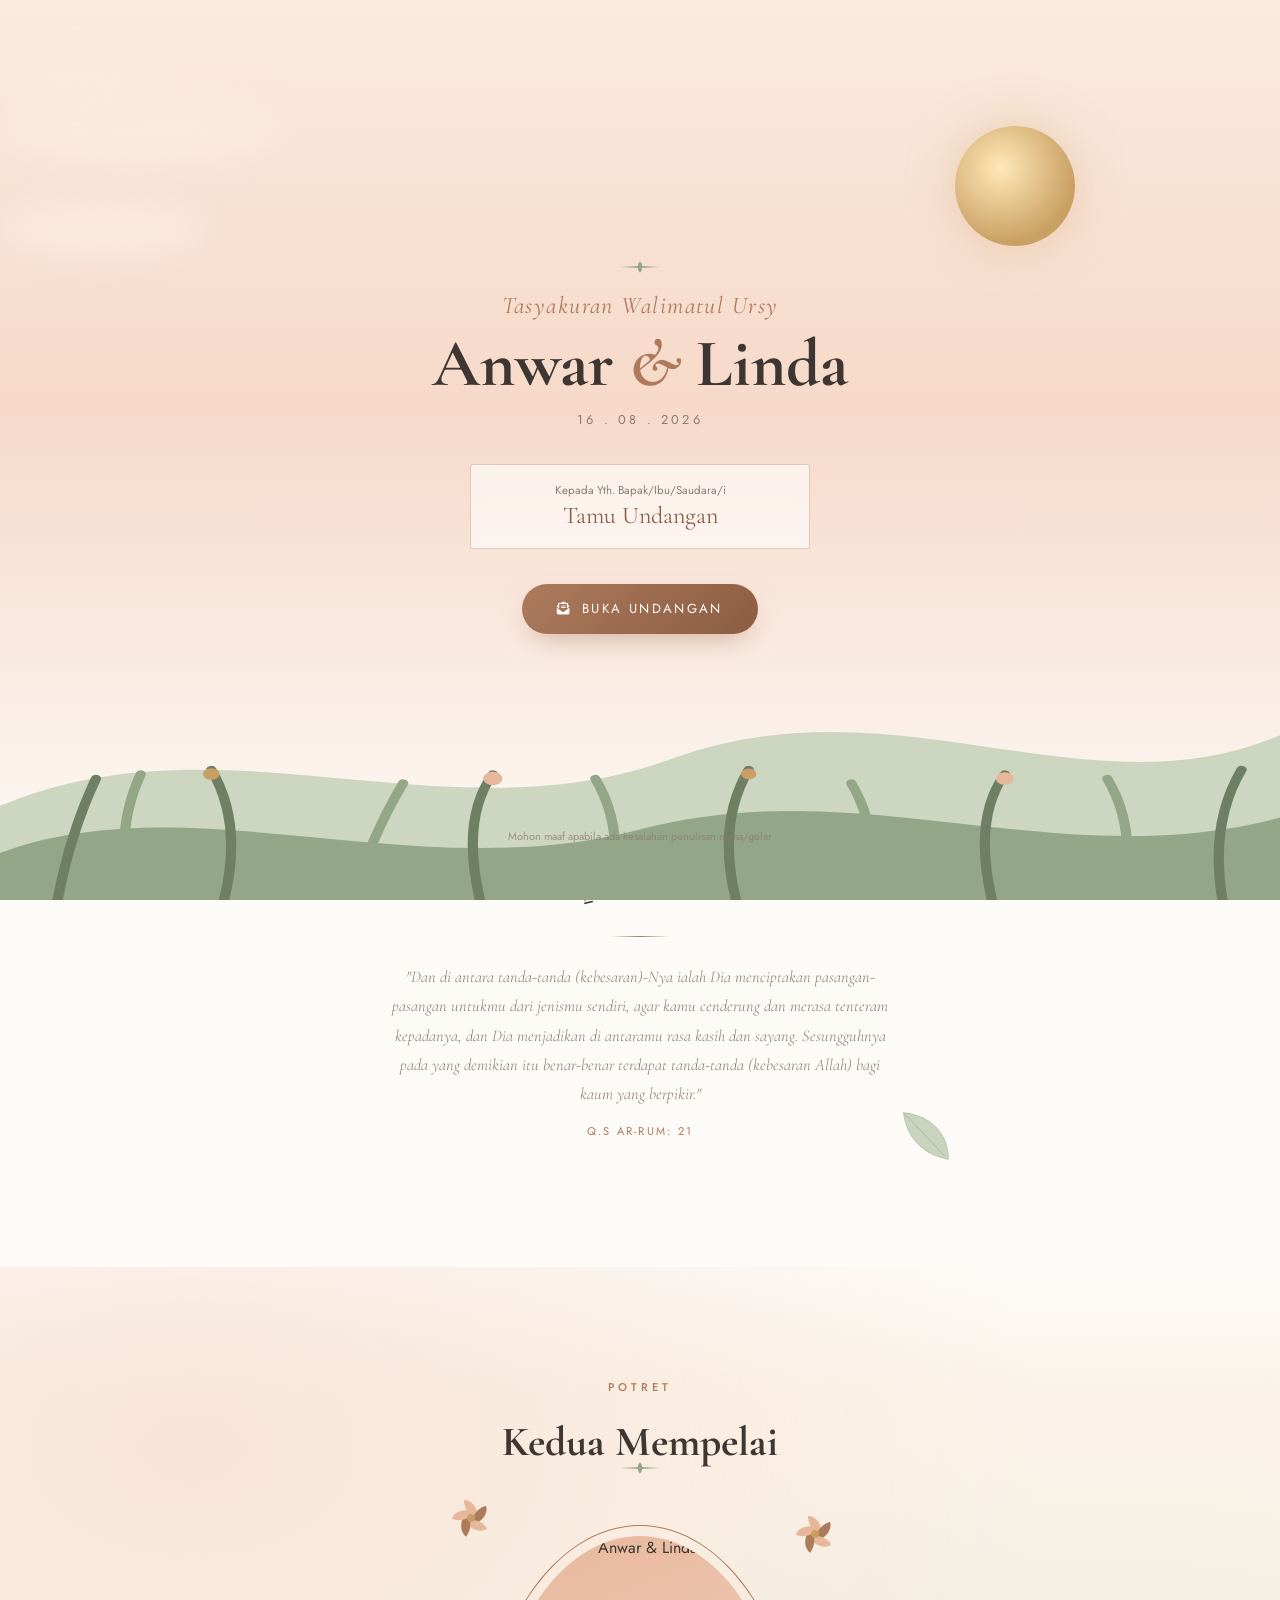
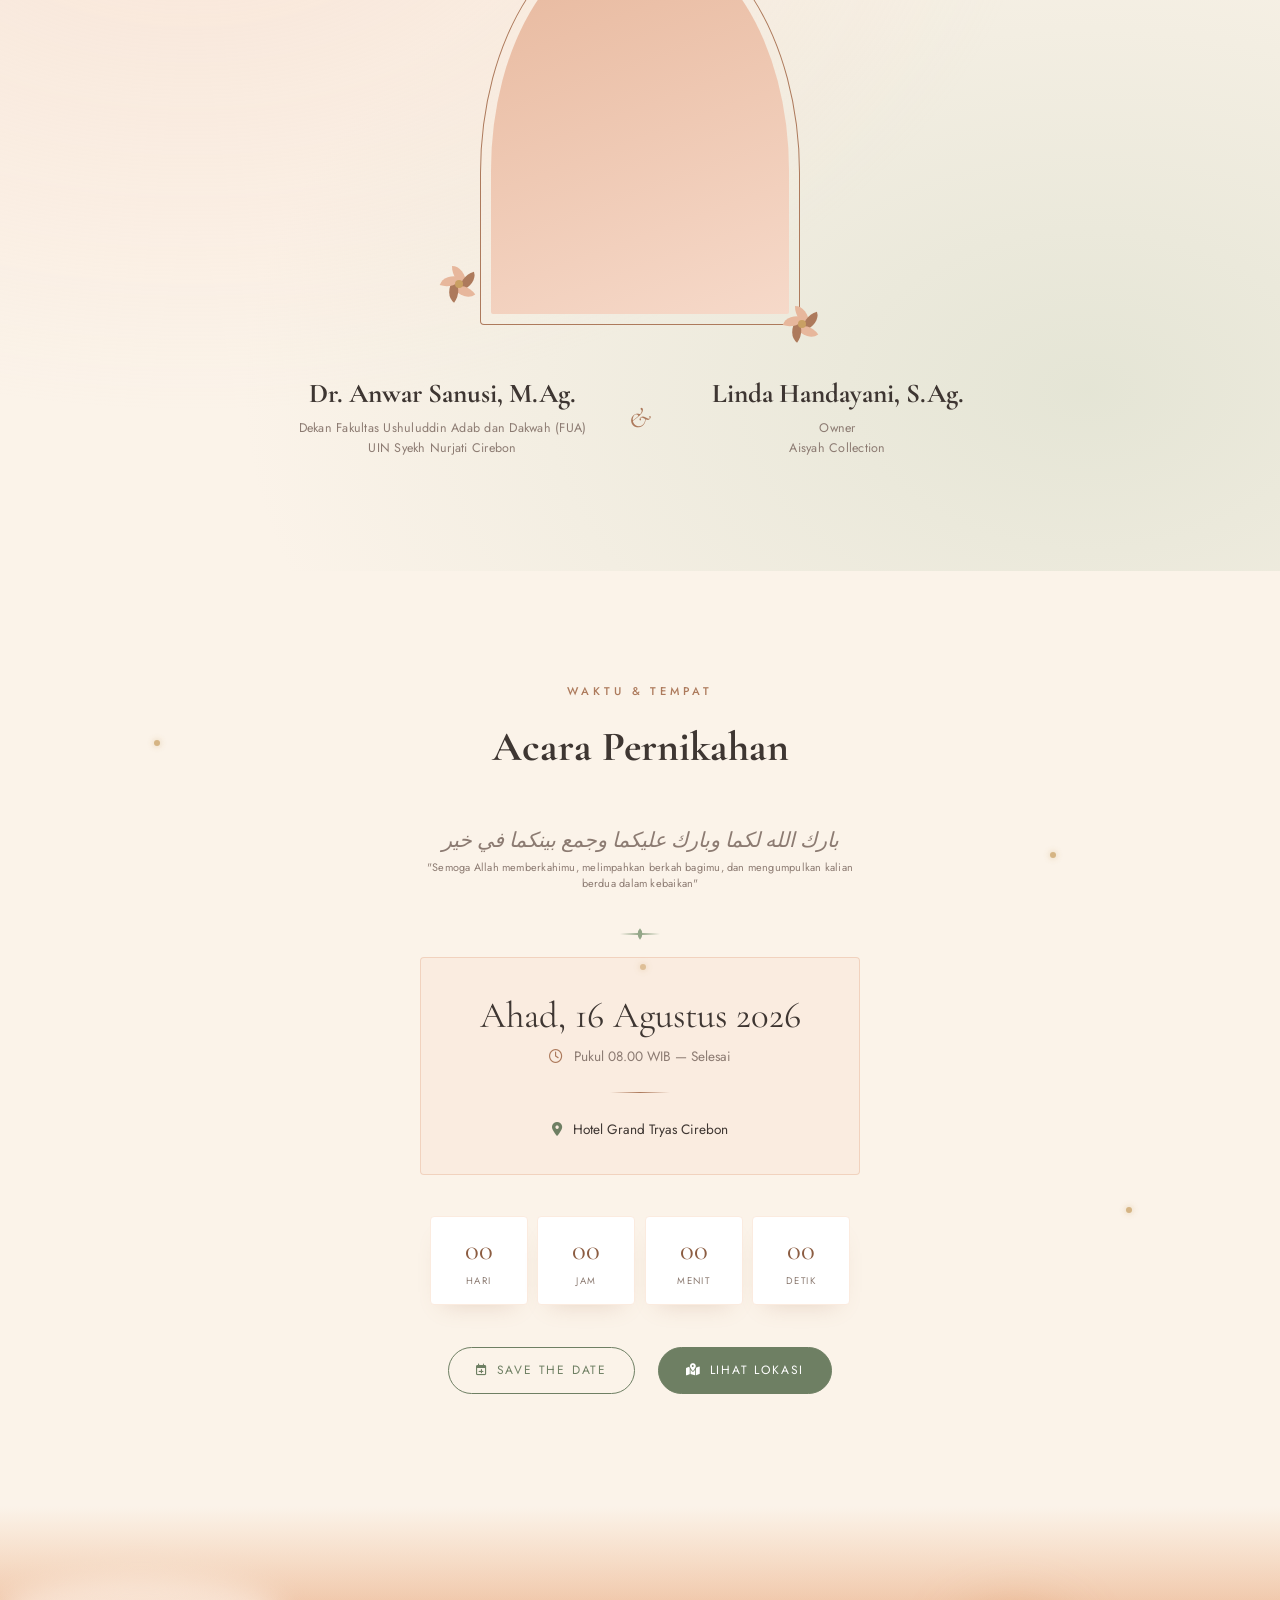
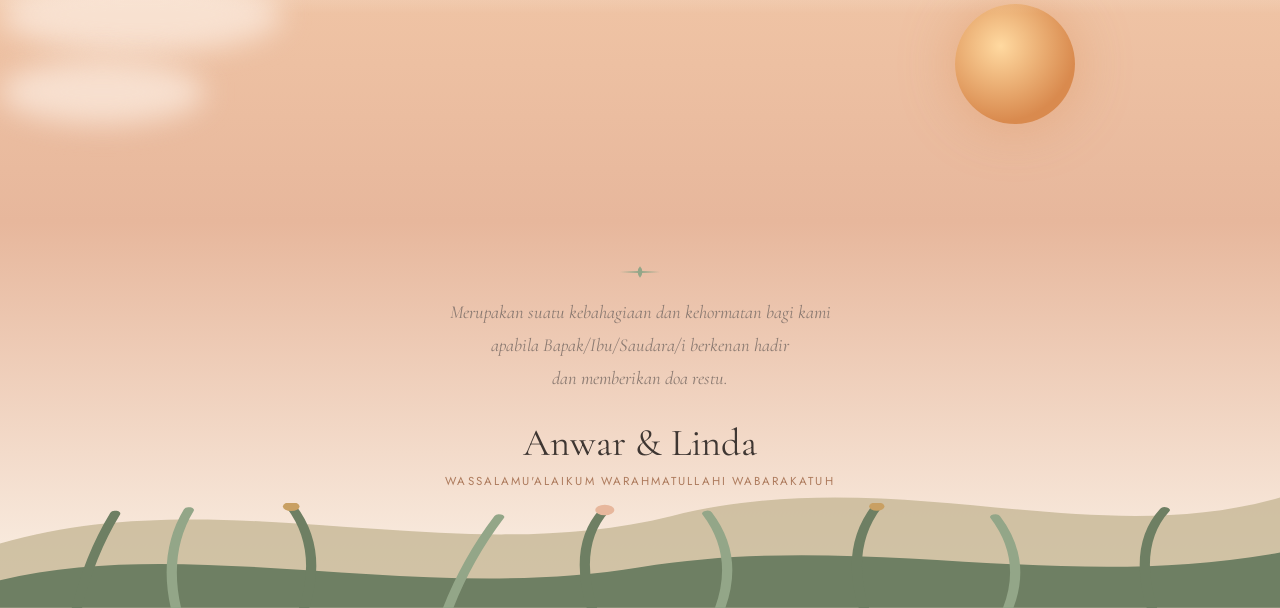
==== index.html @ a3f2a39c "Update footer credit text for copyright notice" ====
<!DOCTYPE html>
<html lang="id">

<head>
  <meta charset="UTF-8">
  <meta name="viewport" content="width=device-width, initial-scale=1.0, maximum-scale=1.0, user-scalable=no">
  <meta name="description" content="Undangan Tasyakuran Walimatul Ursy Anwar & Linda — A Living Watercolor Storybook">
  <title>Tasyakuran Walimatul Ursy — Anwar & Linda</title>

  <!-- FontAwesome -->
  <link rel="stylesheet" href="https://cdnjs.cloudflare.com/ajax/libs/font-awesome/6.5.1/css/all.min.css">
  <link rel="stylesheet" href="/src/style.css">
</head>

<body class="locked">

  <!-- Layer 0 — fixed watercolor paper texture, sits above everything as a soft grain -->
  <div class="paper-texture" aria-hidden="true"></div>

  <!-- Floating petals / leaves / pollen — populated by JS -->
  <div id="particleField" class="particle-field" aria-hidden="true"></div>

  <!-- Background music: ganti src dengan file musik milik Anda sendiri (bebas royalti) -->
  <audio id="bgMusic" loop preload="none">
    <source src="song.mp3" type="audio/mpeg">
  </audio>

  <!-- =============================== -->
  <!-- COVER — The Cinematic Entry      -->
  <!-- =============================== -->
  <div id="cover" class="cover">

    <div class="meadow meadow--cover" aria-hidden="true">
      <div class="sky"></div>
      <div class="cloud cloud-1"></div>
      <div class="cloud cloud-2"></div>
      <div class="cloud cloud-3"></div>
      <div class="sun"></div>

      <svg class="hills" viewBox="0 0 400 130" preserveAspectRatio="none">
        <path class="hill hill-back" d="M0,90 C70,50 140,105 210,70 C280,35 340,95 400,60 L400,130 L0,130 Z" />
        <path class="hill hill-front" d="M0,110 C60,80 130,125 200,100 C270,75 330,120 400,95 L400,130 L0,130 Z" />
      </svg>

      <svg class="grass" viewBox="0 0 400 60" preserveAspectRatio="none">
        <path class="blade blade-a" d="M18,60 Q22,30 30,6" />
        <path class="blade blade-b" d="M40,60 Q36,28 44,4" />
        <path class="blade blade-a" d="M70,60 Q76,26 66,2" />
        <path class="blade blade-b" d="M110,60 Q116,32 126,8" />
        <path class="blade blade-a" d="M150,60 Q144,24 154,4" />
        <path class="blade blade-b" d="M190,60 Q196,30 186,6" />
        <path class="blade blade-a" d="M230,60 Q224,26 234,2" />
        <path class="blade blade-b" d="M270,60 Q276,32 266,8" />
        <path class="blade blade-a" d="M310,60 Q304,24 314,4" />
        <path class="blade blade-b" d="M350,60 Q356,30 346,6" />
        <path class="blade blade-a" d="M382,60 Q378,26 388,2" />
        <circle class="bud bud-gold" cx="66" cy="4" r="2.6" />
        <circle class="bud bud-peach" cx="154" cy="6" r="3" />
        <circle class="bud bud-gold" cx="234" cy="4" r="2.4" />
        <circle class="bud bud-peach" cx="314" cy="6" r="2.8" />
      </svg>
    </div>

    <div class="cover-content">
      <div class="leaf-divider" data-reveal="fade"></div>
      <p class="pre-title pre-title--hero" data-reveal="fade">Tasyakuran Walimatul Ursy</p>

      <h1 class="cover-title" data-reveal="fade">Anwar <span>&amp;</span> Linda</h1>
      <p class="cover-date" data-reveal="fade">16 . 08 . 2026</p>

      <div class="guest-card" data-reveal="fade">
        <p class="guest-label">Kepada Yth. Bapak/Ibu/Saudara/i</p>
        <p id="guestName" class="guest-name">Tamu Undangan</p>
      </div>

      <button id="openBtn" class="btn-open" data-reveal="fade">
        <i class="fa-solid fa-envelope-open-text"></i> Buka Undangan
      </button>
    </div>

    <p class="cover-footnote">Mohon maaf apabila ada kesalahan penulisan nama/gelar</p>
  </div>

  <!-- =============================== -->
  <!-- MAIN CONTENT                    -->
  <!-- =============================== -->
  <main id="mainContent">

    <!-- Small re-intro hero once opened -->
    <section class="hero-intro">
      <div class="hero-intro__inner">
        <p class="greeting" data-reveal="fade">Assalamu'alaikum Warahmatullahi Wabarakatuh</p>
        <h2 class="hero-intro__title" data-reveal="fade" style="transition-delay:.15s">Dengan penuh syukur kepada
          Allah SWT, kami mengundang Anda</h2>
      </div>
    </section>

    <!-- =============================== -->
    <!-- QUOTE SECTION                   -->
    <!-- =============================== -->
    <section class="section section--quote">

      <div class="quote-frame">
        <svg class="leaf-corner leaf-corner--left" data-reveal="leaf" viewBox="0 0 60 60">
          <path d="M4,56 C4,30 20,8 54,4 C50,32 34,50 4,56 Z" />
          <path class="leaf-vein" d="M8,52 C24,36 38,20 52,6" />
        </svg>

        <i class="fa-solid fa-mosque quote-icon" data-reveal="fade"></i>

        <p class="quote-arabic" data-reveal="fade" dir="rtl" lang="ar">
          وَمِنْ اٰيٰتِهٖ اَنْ خَلَقَ لَكُمْ مِّنْ اَنْفُسِكُمْ اَزْوَاجًا لِّتَسْكُنُوْا اِلَيْهَا وَجَعَلَ بَيْنَكُمْ
          مَّوَدَّةً وَرَحْمَةً ۗ اِنَّ فِيْ ذٰلِكَ لَاٰيٰتٍ لِّقَوْمٍ يَّتَفَكَّرُوْنَ
        </p>

        <div class="hairline" data-reveal="fade" style="transition-delay:.1s"></div>

        <p class="quote-translation" data-reveal="fade" style="transition-delay:.2s">
          "Dan di antara tanda-tanda (kebesaran)-Nya ialah Dia menciptakan pasangan-pasangan untukmu dari jenismu
          sendiri, agar kamu cenderung dan merasa tenteram kepadanya, dan Dia menjadikan di antaramu rasa kasih dan
          sayang. Sesungguhnya pada yang demikian itu benar-benar terdapat tanda-tanda (kebesaran Allah) bagi kaum yang
          berpikir."
        </p>
        <p class="quote-ref" data-reveal="fade" style="transition-delay:.3s">Q.S Ar-Rum: 21</p>

        <svg class="leaf-corner leaf-corner--right" data-reveal="leaf" viewBox="0 0 60 60">
          <path d="M56,56 C56,30 40,8 6,4 C10,32 26,50 56,56 Z" />
          <path class="leaf-vein" d="M52,52 C36,36 22,20 8,6" />
        </svg>
      </div>
    </section>

    <!-- =============================== -->
    <!-- COUPLE SECTION                  -->
    <!-- =============================== -->
    <section class="section section--couple">
      <div class="watercolor-wash" aria-hidden="true"></div>

      <div class="section-head" data-reveal="fade">
        <p class="eyebrow eyebrow--dark">POTRET</p>
        <h2 class="section-title">Kedua Mempelai</h2>
        <div class="leaf-divider" data-reveal="fade"></div>
      </div>

      <div class="arch-photo-wrap">
        <div class="flower flower--tl" data-reveal="bloom" style="transition-delay:.05s">
          <span class="petal p1"></span><span class="petal p2"></span><span class="petal p3"></span><span
            class="petal p4"></span><span class="petal p5"></span><span class="flower-core"></span>
        </div>
        <div class="flower flower--tr" data-reveal="bloom" style="transition-delay:.2s">
          <span class="petal p1"></span><span class="petal p2"></span><span class="petal p3"></span><span
            class="petal p4"></span><span class="petal p5"></span><span class="flower-core"></span>
        </div>
        <div class="flower flower--bl" data-reveal="bloom" style="transition-delay:.35s">
          <span class="petal p1"></span><span class="petal p2"></span><span class="petal p3"></span><span
            class="petal p4"></span><span class="petal p5"></span><span class="flower-core"></span>
        </div>
        <div class="flower flower--br" data-reveal="bloom" style="transition-delay:.5s">
          <span class="petal p1"></span><span class="petal p2"></span><span class="petal p3"></span><span
            class="petal p4"></span><span class="petal p5"></span><span class="flower-core"></span>
        </div>

        <div class="arch-frame" data-reveal="photo">
          <div class="arch-photo"> <img src="/couple.jpg" alt="Anwar & Linda"> </div>
        </div>
      </div>

      <div class="couple-names">
        <div class="couple-names__person" data-reveal="slide-left">
          <h3>Dr. Anwar Sanusi, M.Ag.</h3>
          <p>Dekan Fakultas Ushuluddin Adab dan Dakwah (FUA)<br>UIN Syekh Nurjati Cirebon</p>
        </div>
        <div class="couple-names__and" data-reveal="fade" style="transition-delay:.15s">&amp;</div>
        <div class="couple-names__person" data-reveal="slide-right">
          <h3>Linda Handayani, S.Ag.</h3>
          <p>Owner<br>Aisyah Collection</p>
        </div>
      </div>
    </section>

    <!-- =============================== -->
    <!-- EVENT SECTION                   -->
    <!-- =============================== -->
    <section class="section section--event">
      <div class="pollen-field" aria-hidden="true">
        <span class="pollen-dot pd-1" data-reveal="pollen" style="transition-delay:.05s"></span>
        <span class="pollen-dot pd-2" data-reveal="pollen" style="transition-delay:.2s"></span>
        <span class="pollen-dot pd-3" data-reveal="pollen" style="transition-delay:.35s"></span>
        <span class="pollen-dot pd-4" data-reveal="pollen" style="transition-delay:.5s"></span>
        <span class="pollen-dot pd-5" data-reveal="pollen" style="transition-delay:.65s"></span>
      </div>

      <div class="section-head" data-reveal="fade">
        <p class="eyebrow eyebrow--dark">Waktu &amp; Tempat</p>
        <h2 class="section-title">Acara Pernikahan</h2>
      </div>

      <p class="doa" data-reveal="fade" dir="rtl" lang="ar">بارك الله لكما وبارك عليكما وجمع بينكما في خير</p>
      <p class="doa-translation" data-reveal="fade" style="transition-delay:.1s">"Semoga Allah memberkahimu,
        melimpahkan berkah bagimu, dan mengumpulkan kalian berdua dalam kebaikan"</p>

      <div class="leaf-divider" data-reveal="fade"></div>

      <div class="event-card" data-reveal="fade">
        <p class="event-date">Ahad, 16 Agustus 2026</p>
        <p class="event-day"><i class="fa-regular fa-clock"></i> Pukul 08.00 WIB — Selesai</p>
        <div class="hairline"></div>
        <p class="event-location"><i class="fa-solid fa-location-dot"></i> Hotel Grand Tryas Cirebon</p>
      </div>

      <div class="countdown">
        <div class="count-box" data-reveal="fade" style="transition-delay:0s">
          <p id="cd-days">00</p><span>Hari</span>
        </div>
        <div class="count-box" data-reveal="fade" style="transition-delay:.15s">
          <p id="cd-hours">00</p><span>Jam</span>
        </div>
        <div class="count-box" data-reveal="fade" style="transition-delay:.3s">
          <p id="cd-minutes">00</p><span>Menit</span>
        </div>
        <div class="count-box" data-reveal="fade" style="transition-delay:.45s">
          <p id="cd-seconds">00</p><span>Detik</span>
        </div>
      </div>

      <div class="event-actions">
        <a id="calendarBtn" href="#" target="_blank" rel="noopener" class="btn btn--outline" data-reveal="fade">
          <i class="fa-regular fa-calendar-plus"></i> Save the Date
        </a>
        <a id="mapsBtn" href="#" target="_blank" rel="noopener" class="btn btn--solid" data-reveal="fade"
          style="transition-delay:.15s">
          <i class="fa-solid fa-map-location-dot"></i> Lihat Lokasi
        </a>
      </div>
    </section>

  </main>

  <!-- =============================== -->
  <!-- FOOTER — Closing Meadow          -->
  <!-- =============================== -->
  <footer id="footerMeadow" class="footer-meadow">
    <div class="footer-blend" aria-hidden="true"></div>
    <div class="meadow meadow--footer" aria-hidden="true">
      <div class="sky"></div>
      <div class="cloud cloud-1"></div>
      <div class="cloud cloud-2"></div>
      <div class="sun"></div>

      <svg class="hills" viewBox="0 0 400 130" preserveAspectRatio="none">
        <path class="hill hill-back" d="M0,95 C70,60 140,110 210,80 C280,50 340,100 400,70 L400,130 L0,130 Z" />
        <path class="hill hill-front" d="M0,115 C60,90 130,128 200,108 C270,88 330,122 400,100 L400,130 L0,130 Z" />
      </svg>

      <svg class="grass" viewBox="0 0 400 60" preserveAspectRatio="none">
        <path class="blade blade-a" d="M24,60 Q28,30 36,6" />
        <path class="blade blade-b" d="M55,60 Q51,28 59,4" />
        <path class="blade blade-a" d="M95,60 Q101,26 91,2" />
        <path class="blade blade-b" d="M140,60 Q146,32 156,8" />
        <path class="blade blade-a" d="M185,60 Q179,24 189,4" />
        <path class="blade blade-b" d="M225,60 Q231,30 221,6" />
        <path class="blade blade-a" d="M270,60 Q264,26 274,2" />
        <path class="blade blade-b" d="M315,60 Q321,32 311,8" />
        <path class="blade blade-a" d="M360,60 Q354,24 364,4" />
        <circle class="bud bud-gold" cx="91" cy="2" r="2.6" />
        <circle class="bud bud-peach" cx="189" cy="4" r="3" />
        <circle class="bud bud-gold" cx="274" cy="2" r="2.4" />
      </svg>
    </div>

    <div class="footer-content">
      <div class="leaf-divider" data-reveal="fade"></div>
      <p class="footer-blessing" data-reveal="fade" style="transition-delay:.1s">
        Merupakan suatu kebahagiaan dan kehormatan bagi kami<br class="br-desktop">apabila Bapak/Ibu/Saudara/i
        berkenan hadir<br class="br-desktop">dan memberikan doa restu.
      </p>
      <p class="footer-names" data-reveal="fade" style="transition-delay:.2s">Anwar &amp; Linda</p>
      <p class="footer-salam" data-reveal="fade" style="transition-delay:.3s">Wassalamu'alaikum Warahmatullahi
        Wabarakatuh</p>
      <p class="footer-credit" data-reveal="fade" style="transition-delay:.4s">Copyright © 2026 de Giverny. All Right Reserved</p>
    </div>
  </footer>

  <script type="module" src="/src/main.js"></script>
</body>

</html>
---- src/style.css ----
@import url("https://fonts.googleapis.com/css2?family=Cormorant+Garamond:ital,wght@0,400;0,500;0,600;1,400&family=Jost:wght@300;400;500;600&display=swap");

:root {
  --color-offwhite: #FDFBF8;
  --color-cream: #FBF3E9;
  --color-peach: #F6D9C9;
  --color-peachlight: #FBEBDF;
  --color-peachdark: #E7B79C;
  --color-sage: #93A688;
  --color-sagelight: #C3D0B8;
  --color-sagedark: #6E7F63;
  --color-charcoal: #3E3632;
  --color-warmgrey: #8C7B72;
  --color-gold: #C9A063;
  --color-rosegold: #AD7A5C;
  --color-rosegolddark: #8C5D42;
  --font-serif: "Cormorant Garamond", serif;
  --font-sans: "Jost", sans-serif;
}

/* =========================================================
   BASE
   ========================================================= */
*, *::before, *::after { box-sizing: border-box; }
html { scroll-behavior: smooth; }
body {
  margin: 0;
  background: var(--color-offwhite);
  color: var(--color-charcoal);
  font-family: 'Jost', sans-serif;
  overflow-x: hidden;
  width: 100%;
}
img, svg { max-width: 100%; }
body.locked { height: 100vh; overflow: hidden; }
::selection { background: var(--color-peachdark); color: var(--color-charcoal); }

.font-serif-title,
.cover-title, .section-title, .quote-translation, .couple-names h3,
.footer-blessing, .footer-names, .event-date {
  font-family: 'Cormorant Garamond', serif;
}

/* =========================================================
   LAYER 0 — fixed watercolor paper grain
   ========================================================= */
.paper-texture {
  position: fixed;
  inset: 0;
  z-index: 40;
  pointer-events: none;
  opacity: 0.045;
  mix-blend-mode: multiply;
  background-image: url("data:image/svg+xml,%3Csvg xmlns='http://www.w3.org/2000/svg' width='220' height='220'%3E%3Cfilter id='n'%3E%3CfeTurbulence type='fractalNoise' baseFrequency='0.85' numOctaves='3' stitchTiles='stitch'/%3E%3C/filter%3E%3Crect width='100%25' height='100%25' filter='url(%23n)'/%3E%3C/svg%3E");
}

/* =========================================================
   FLOATING PETALS / LEAVES / POLLEN
   ========================================================= */
.particle-field {
  position: fixed;
  inset: 0;
  z-index: 30;
  pointer-events: none;
  overflow: hidden;
}
.particle {
  position: absolute;
  top: 0;
  left: var(--start-x, 50vw);
  width: var(--particle-size, 10px);
  height: var(--particle-size, 10px);
  animation: fall-drift var(--fall-duration, 16s) linear forwards;
  will-change: transform, opacity;
}
.particle--petal {
  background: linear-gradient(135deg, var(--color-peach), var(--color-peachdark));
  border-radius: 0 100% 0 100%;
}
.particle--leaf {
  background: linear-gradient(135deg, var(--color-sagelight), var(--color-sage));
  border-radius: 0 100% 0 100%;
  transform: rotate(45deg);
}
.particle--pollen {
  background: var(--color-gold);
  border-radius: 50%;
  box-shadow: 0 0 4px rgba(201, 160, 99, 0.6);
}
@keyframes fall-drift {
  0%   { transform: translate(0, -8vh) rotate(0deg); opacity: 0; }
  12%  { opacity: var(--particle-opacity, 0.5); }
  50%  { transform: translate(var(--sway, 40px), 52vh) rotate(var(--rotate-mid, 90deg)); }
  88%  { opacity: var(--particle-opacity, 0.5); }
  100% { transform: translate(calc(var(--sway, 40px) * -1), 112vh) rotate(var(--rotate-end, 200deg)); opacity: 0; }
}

/* =========================================================
   MEADOW SCENE (shared by cover + footer)
   ========================================================= */
.meadow {
  position: absolute;
  inset: 0;
  overflow: hidden;
  z-index: 0;
}
.meadow .sky {
  position: absolute;
  inset: 0;
  background: linear-gradient(to bottom, var(--color-peachlight) 0%, var(--color-peach) 45%, var(--color-offwhite) 100%);
}
.meadow--footer .sky {
  background: linear-gradient(to bottom, #F3C9A8 0%, var(--color-peachdark) 45%, var(--color-cream) 100%);
}

.meadow .sun {
  position: absolute;
  top: 14%;
  right: 16%;
  width: clamp(64px, 12vw, 120px);
  height: clamp(64px, 12vw, 120px);
  border-radius: 50%;
  background: radial-gradient(circle at 38% 35%, #FFE9B8, var(--color-gold) 70%);
  box-shadow: 0 0 50px rgba(201, 160, 99, 0.35);
  animation: breathe 8s ease-in-out infinite;
}
.meadow--footer .sun {
  background: radial-gradient(circle at 38% 35%, #FFD9A0, #D98A4E 70%);
  box-shadow: 0 0 55px rgba(217, 138, 78, 0.4);
}
@keyframes breathe {
  0%, 100% { transform: scale(1); }
  50%      { transform: scale(1.03); }
}

.cloud {
  position: absolute;
  border-radius: 50%;
  background: rgba(251, 235, 223, 0.75);
  filter: blur(14px);
}
.cloud-1 { top: 10%;  width: 22vw; height: 6vw; min-width: 140px; min-height: 40px; animation: drift-cloud 75s linear infinite; }
.cloud-2 { top: 22%;  width: 16vw; height: 5vw; min-width: 110px; min-height: 32px; animation: drift-cloud 95s linear infinite; animation-delay: -25s; }
.cloud-3 { top: 6%;   width: 12vw; height: 4vw; min-width: 90px;  min-height: 26px; animation: drift-cloud 60s linear infinite; animation-delay: -12s; }
@keyframes drift-cloud {
  from { transform: translateX(-15vw); }
  to   { transform: translateX(115vw); }
}

.meadow .hills {
  position: absolute;
  bottom: 0;
  left: 0;
  width: 100%;
  height: 34%;
}
.hill-back  { fill: var(--color-sagelight); opacity: 0.85; }
.hill-front { fill: var(--color-sage); }
.meadow--footer .hill-back  { fill: #C7B896; opacity: 0.8; }
.meadow--footer .hill-front { fill: var(--color-sagedark); }

.meadow .grass {
  position: absolute;
  bottom: 0;
  left: 0;
  width: 100%;
  height: 15%;
}
.blade {
  fill: none;
  stroke-width: 3.2;
  stroke-linecap: round;
  transform-box: fill-box;
  transform-origin: bottom center;
  animation: sway 5.5s ease-in-out infinite;
}
.blade-a { stroke: var(--color-sagedark); animation-duration: 5.2s; }
.blade-b { stroke: var(--color-sage); animation-duration: 6.4s; animation-delay: -1.4s; }
.blade:nth-of-type(3n)  { animation-duration: 5.8s; animation-delay: -0.6s; }
.blade:nth-of-type(4n)  { animation-duration: 6.8s; animation-delay: -2.2s; }
@keyframes sway {
  0%, 100% { transform: rotate(-3deg); }
  50%      { transform: rotate(3deg); }
}
.bud { transform-box: fill-box; transform-origin: center; animation: breathe 6s ease-in-out infinite; }
.bud-gold  { fill: var(--color-gold); }
.bud-peach { fill: var(--color-peachdark); }

/* =========================================================
   COVER — cinematic entry
   ========================================================= */
.cover {
  position: fixed;
  inset: 0;
  z-index: 60;
  display: flex;
  flex-direction: column;
  align-items: center;
  justify-content: center;
  text-align: center;
  padding: 6vh 6vw;
  transition: opacity 1.6s cubic-bezier(.22,.61,.36,1);
  overflow: hidden;
}
.cover--closing { opacity: 0; }
.cover--hidden  { display: none; }

.cover-content {
  position: relative;
  z-index: 1;
  max-width: 440px;
  width: 100%;
}
.eyebrow {
  letter-spacing: 0.35em;
  font-size: 0.7rem;
  text-transform: uppercase;
  color: var(--color-rosegold);
  margin: 0 0 1.4rem;
  font-weight: 500;
}
.eyebrow--dark { color: var(--color-rosegold); }

.leaf-divider {
  width: 40px;
  height: 2px;
  margin: 0 auto 1.4rem;
  background: linear-gradient(to right, transparent, var(--color-sage), transparent);
  position: relative;
}
.leaf-divider::before {
  content: '';
  position: absolute;
  left: 50%;
  top: 50%;
  width: 8px;
  height: 8px;
  transform: translate(-50%, -50%) rotate(45deg);
  background: var(--color-sage);
  border-radius: 0 100% 0 100%;
}

.pre-title {
  font-family: 'Cormorant Garamond', serif;
  font-style: italic;
  color: var(--color-warmgrey);
  font-size: clamp(1rem, 2.4vw, 1.15rem);
  margin: 0 0 0.4rem;
}
.pre-title--hero {
  font-size: clamp(1.15rem, 4vw, 1.5rem);
  letter-spacing: 0.06em;
  color: var(--color-rosegold);
  margin: 0 0 0.6rem;
}
.cover-title {
  font-size: clamp(2.6rem, 9vw, 4.2rem);
  line-height: 1.05;
  color: var(--color-charcoal);
  margin: 0 0 0.3rem;
}
.cover-title span { color: var(--color-rosegold); font-style: italic; }
.cover-date {
  color: var(--color-warmgrey);
  font-size: 0.8rem;
  letter-spacing: 0.25em;
  margin: 0.6rem 0 2.2rem;
}

.guest-card {
  background: rgba(255, 255, 255, 0.6);
  backdrop-filter: blur(6px);
  border: 1px solid rgba(173, 122, 92, 0.35);
  border-radius: 3px;
  padding: 1.1rem 1.4rem;
  margin: 0 auto 2.2rem;
  max-width: 340px;
}
.guest-label { font-size: 0.72rem; color: var(--color-warmgrey); margin: 0 0 0.2rem; }
.guest-name  { font-family: 'Cormorant Garamond', serif; font-size: 1.5rem; color: var(--color-rosegolddark); margin: 0; word-break: break-word; }

.btn-open {
  font-family: 'Jost', sans-serif;
  display: inline-flex;
  align-items: center;
  gap: 0.6rem;
  background: linear-gradient(135deg, var(--color-rosegold), var(--color-rosegolddark));
  color: #fff;
  border: none;
  border-radius: 999px;
  font-size: 0.82rem;
  letter-spacing: 0.18em;
  text-transform: uppercase;
  padding: 0.95rem 2.2rem;
  cursor: pointer;
  box-shadow: 0 12px 28px -10px rgba(173, 122, 92, 0.55);
  transition: letter-spacing 0.4s ease, transform 0.4s ease, box-shadow 0.4s ease;
}
.btn-open:hover { letter-spacing: 0.26em; transform: translateY(-2px); box-shadow: 0 16px 32px -10px rgba(173, 122, 92, 0.6); }

.cover-footnote {
  position: absolute;
  bottom: 5%;
  left: 6vw;
  right: 6vw;
  font-size: 0.68rem;
  color: var(--color-warmgrey);
  opacity: 0.75;
  z-index: 1;
}

/* =========================================================
   HERO INTRO — bridges the cover meadow into the story below
   ========================================================= */
.hero-intro {
  position: relative;
  width: 100%;
  min-height: clamp(52vh, 60vh, 70vh);
  display: flex;
  align-items: center;
  justify-content: center;
  text-align: center;
  padding: clamp(3.5rem, 12vw, 6rem) 6vw;
  background: linear-gradient(to bottom, var(--color-peach) 0%, var(--color-peachlight) 35%, var(--color-offwhite) 100%);
}
.hero-intro__inner { max-width: 640px; width: 100%; }
.hero-intro__title {
  font-family: 'Cormorant Garamond', serif;
  font-size: clamp(1.6rem, 6vw, 2.8rem);
  line-height: 1.4;
  color: var(--color-charcoal);
  margin: 0;
}

/* =========================================================
   MAIN CONTENT / SHARED SECTION RULES
   ========================================================= */
.main-content { position: relative; z-index: 1; }
.section {
  position: relative;
  width: 100%;
  padding: clamp(3.5rem, 9vw, 7rem) 6vw;
  overflow: hidden;
}

.hairline {
  height: 1px;
  width: 60px;
  margin: 1.6rem auto;
  background: linear-gradient(to right, transparent, var(--color-rosegold), transparent);
}

.section-head { text-align: center; margin-bottom: clamp(2.5rem, 6vw, 3.5rem); }
.section-title { font-size: clamp(2rem, 5vw, 2.6rem); color: var(--color-charcoal); margin: 0.3rem 0 0; }

/* =========================================================
   QUOTE SECTION
   ========================================================= */
.section--quote { background: var(--color-offwhite); text-align: center; }
.greeting {
  letter-spacing: 0.3em;
  text-transform: uppercase;
  font-size: 0.7rem;
  color: var(--color-rosegold);
  margin-bottom: 2.4rem;
}
.quote-frame { position: relative; max-width: 620px; margin: 0 auto; padding: 1rem clamp(0.75rem, 5vw, 2.2rem); }
.leaf-corner { position: absolute; width: clamp(38px, 11vw, 54px); height: clamp(38px, 11vw, 54px); fill: var(--color-sagelight); stroke: var(--color-sage); stroke-width: 0.6; opacity: 0.9; }
.leaf-corner--left  { top: -8px;  left: -2px;  transform-origin: bottom left; }
.leaf-corner--right { bottom: -8px; right: -2px; transform-origin: top right; transform: rotate(180deg); }
.leaf-vein { fill: none; stroke: var(--color-sagedark); stroke-width: 0.8; opacity: 0.5; }

.quote-icon { color: var(--color-rosegold); font-size: 1.4rem; margin-bottom: 1.8rem; display: block; }
.quote-arabic { font-family: 'Cormorant Garamond', serif; font-size: clamp(1.3rem, 3.6vw, 1.9rem); line-height: 2.1; color: var(--color-charcoal); margin: 0 0 1.6rem; }
.quote-translation { font-style: italic; font-weight: 300; font-size: clamp(0.9rem, 2vw, 1.02rem); line-height: 1.8; color: var(--color-warmgrey); margin: 0 0 0.8rem; }
.quote-ref { font-size: 0.7rem; letter-spacing: 0.2em; text-transform: uppercase; color: var(--color-rosegold); margin: 0; }

/* =========================================================
   COUPLE SECTION
   ========================================================= */
.section--couple {
  background: linear-gradient(to bottom, var(--color-offwhite) 0%, var(--color-cream) 14%, var(--color-cream) 100%);
  text-align: center;
}
.watercolor-wash {
  position: absolute;
  inset: 0;
  background:
    radial-gradient(ellipse at 15% 20%, rgba(246, 217, 201, 0.55), transparent 55%),
    radial-gradient(ellipse at 85% 80%, rgba(195, 208, 184, 0.4), transparent 55%);
  pointer-events: none;
}

.arch-photo-wrap {
  position: relative;
  width: 100%;
  max-width: 320px;
  margin: 0 auto 3.2rem;
}
.arch-frame {
  position: relative;
  z-index: 1;
  width: 100%;
  aspect-ratio: 4 / 5;
  border: 1px solid var(--color-rosegold);
  border-radius: 50% 50% 4px 4px / 62% 62% 4px 4px;
  padding: 10px;
  opacity: 0;
  transform: scale(0.96);
  transition: opacity 1.7s ease, transform 2.1s cubic-bezier(.22,.61,.36,1);
}
.arch-frame.visible { opacity: 1; transform: scale(1); }
.arch-photo {
  width: 100%;
  height: 100%;
  border-radius: 50% 50% 2px 2px / 62% 62% 2px 2px;
  background: linear-gradient(160deg, var(--color-peachdark), var(--color-peach));
  display: flex;
  align-items: center;
  justify-content: center;
  overflow: hidden;
}
.arch-photo img { width: 100%; height: 100%; object-fit: cover; }
.arch-photo i { color: rgba(255,255,255,0.85); font-size: 2.6rem; }

/* Blooming flowers around the arch */
.flower { position: absolute; width: 34px; height: 34px; z-index: 2; opacity: 0; transform: scale(0) rotate(-20deg); transition: opacity 1.4s ease, transform 1.6s cubic-bezier(.34,1.2,.4,1); }
.flower.visible { opacity: 1; transform: scale(1) rotate(0deg); }
.flower--tl { top: -6%;  left: -8%; }
.flower--tr { top: -2%;  right: -10%; }
.flower--bl { bottom: 6%; left: -12%; }
.flower--br { bottom: -4%; right: -6%; }
.petal {
  position: absolute;
  top: 50%; left: 50%;
  width: 14px; height: 18px;
  margin: -9px 0 0 -7px;
  background: var(--color-peachdark);
  border-radius: 0 100% 0 100%;
  transform-origin: center;
}
.petal.p1 { transform: rotate(0deg)   translateY(-9px); }
.petal.p2 { transform: rotate(72deg)  translateY(-9px); background: var(--color-rosegold); }
.petal.p3 { transform: rotate(144deg) translateY(-9px); }
.petal.p4 { transform: rotate(216deg) translateY(-9px); background: var(--color-rosegold); }
.petal.p5 { transform: rotate(288deg) translateY(-9px); }
.flower-core { position: absolute; top: 50%; left: 50%; width: 8px; height: 8px; margin: -4px 0 0 -4px; background: var(--color-gold); border-radius: 50%; z-index: 1; }

.couple-names {
  display: grid;
  grid-template-columns: 1fr;
  gap: 1.4rem;
  max-width: 720px;
  margin: 0 auto;
  align-items: center;
}
.couple-names__and { font-family: 'Cormorant Garamond', serif; font-style: italic; font-size: 1.8rem; color: var(--color-rosegold); }
.couple-names__person h3 { font-size: clamp(1.25rem, 5vw, 1.7rem); color: var(--color-charcoal); margin: 0 0 0.5rem; line-height: 1.3; }
.couple-names__person p { font-size: 0.78rem; color: var(--color-warmgrey); line-height: 1.6; margin: 0; letter-spacing: 0.02em; }

/* =========================================================
   EVENT SECTION
   ========================================================= */
.section--event { background: var(--color-cream); text-align: center; }
.pollen-field { position: absolute; inset: 0; pointer-events: none; }
.pollen-dot {
  position: absolute;
  width: 6px; height: 6px;
  border-radius: 50%;
  background: var(--color-gold);
  box-shadow: 0 0 6px rgba(201,160,99,0.7);
  opacity: 0;
  transform: scale(0.4);
  transition: opacity 1.7s ease, transform 1.9s ease;
  animation: pollen-float 6s ease-in-out infinite;
}
.pollen-dot.visible { opacity: 0.75; transform: scale(1); }
.pd-1 { top: 18%; left: 12%; animation-duration: 7s; }
.pd-2 { top: 30%; left: 82%; animation-duration: 8.4s; animation-delay: -2s; }
.pd-3 { top: 55%; left: 20%; animation-duration: 6.6s; animation-delay: -1s; }
.pd-4 { top: 68%; left: 88%; animation-duration: 7.8s; animation-delay: -3s; }
.pd-5 { top: 42%; left: 50%; animation-duration: 9s; animation-delay: -4s; }
@keyframes pollen-float {
  0%, 100% { translate: 0 0; }
  50%      { translate: 0 -14px; }
}

.doa { font-family: 'Cormorant Garamond', serif; font-style: italic; font-size: clamp(1.1rem, 2.6vw, 1.3rem); color: var(--color-warmgrey); margin: 0 0 0.4rem; position: relative; z-index: 1; }
.doa-translation { font-size: 0.68rem; color: var(--color-warmgrey); opacity: 0.85; letter-spacing: 0.02em; max-width: 440px; margin: 0 auto 2.6rem; position: relative; z-index: 1; }

.event-card {
  position: relative;
  z-index: 1;
  max-width: 440px;
  margin: 0 auto 2.6rem;
  background: rgba(246, 217, 201, 0.28);
  border: 1px solid rgba(231, 183, 156, 0.5);
  border-radius: 4px;
  padding: 2.2rem 1.6rem;
}
.event-date { font-size: clamp(1.6rem, 6vw, 2.3rem); color: var(--color-charcoal); margin: 0 0 0.5rem; }
.event-day { font-size: 0.85rem; color: var(--color-warmgrey); margin: 0 0 1.2rem; }
.event-day i { color: var(--color-rosegold); margin-right: 0.4rem; }
.event-location { font-size: 0.85rem; color: var(--color-charcoal); margin: 1.2rem 0 0; }
.event-location i { color: var(--color-sagedark); margin-right: 0.4rem; }

.countdown {
  position: relative;
  z-index: 1;
  display: grid;
  grid-template-columns: repeat(4, 1fr);
  gap: 0.6rem;
  max-width: 420px;
  margin: 0 auto 2.6rem;
}
.count-box {
  background: #fff;
  border: 1px solid var(--color-peachlight);
  border-radius: 4px;
  padding: 0.9rem 0.3rem;
  box-shadow: 0 12px 24px -14px rgba(173, 122, 92, 0.3);
}
.count-box p { font-family: 'Cormorant Garamond', serif; font-size: clamp(1.3rem, 4vw, 1.8rem); color: var(--color-rosegolddark); margin: 0; }
.count-box span { font-size: 0.6rem; letter-spacing: 0.15em; text-transform: uppercase; color: var(--color-warmgrey); }

.event-actions { position: relative; z-index: 1; display: flex; flex-wrap: wrap; justify-content: center; gap: 1rem; }
.btn {
  display: inline-flex;
  align-items: center;
  gap: 0.5rem;
  font-size: 0.75rem;
  letter-spacing: 0.15em;
  text-transform: uppercase;
  text-decoration: none;
  padding: 0.85rem 1.7rem;
  border-radius: 999px;
  transition: transform 0.35s ease, box-shadow 0.35s ease, background 0.35s ease, color 0.35s ease;
}
.btn--outline { border: 1px solid var(--color-sagedark); color: var(--color-sagedark); background: transparent; }
.btn--outline:hover { background: var(--color-sagedark); color: #fff; }
.btn--solid { background: var(--color-sagedark); color: #fff; border: 1px solid var(--color-sagedark); }
.btn--solid:hover { background: var(--color-sage); border-color: var(--color-sage); transform: translateY(-2px); }

/* =========================================================
   FOOTER — closing meadow (sunset tone)
   ========================================================= */
.footer-meadow {
  position: relative;
  min-height: clamp(64vh, 78vh, 82vh);
  display: flex;
  align-items: flex-end;
  justify-content: center;
  text-align: center;
  padding: 8vh 6vw 8vh;
  overflow: hidden;
}
.footer-blend {
  position: absolute;
  top: 0; left: 0; right: 0;
  height: clamp(50px, 12vh, 110px);
  background: linear-gradient(to bottom, var(--color-cream) 0%, rgba(251, 243, 233, 0) 100%);
  z-index: 1;
  pointer-events: none;
}
.footer-content { position: relative; z-index: 2; max-width: 480px; }
.footer-blessing { font-family: 'Cormorant Garamond', serif; font-style: italic; color: var(--color-warmgrey); font-size: clamp(1rem, 2.4vw, 1.15rem); line-height: 1.8; margin: 0 0 1.6rem; }
.footer-names { font-size: clamp(1.9rem, 5vw, 2.4rem); color: var(--color-charcoal); margin: 0 0 0.4rem; }
.footer-salam { font-size: 0.72rem; letter-spacing: 0.18em; text-transform: uppercase; color: var(--color-rosegold); margin: 0 0 2rem; }
.footer-credit { font-size: 0.65rem; color: var(--color-warmgrey); opacity: 0.7; margin: 0; }

.br-desktop { display: none; }

/* =========================================================
   SCROLL-REVEAL STATES (Intersection Observer driven)
   ========================================================= */
[data-reveal="fade"] {
  opacity: 0;
  transform: translateY(32px) scale(0.97);
  transition: opacity 1.5s cubic-bezier(.22,.61,.36,1), transform 1.6s cubic-bezier(.22,.61,.36,1);
}
[data-reveal="fade"].visible { opacity: 1; transform: translateY(0) scale(1); }

[data-reveal="leaf"] {
  opacity: 0;
  transform: scale(0.35) rotate(-10deg);
  transition: opacity 1.6s ease, transform 1.9s cubic-bezier(.16,.84,.44,1);
}
[data-reveal="leaf"].visible { opacity: 0.9; transform: scale(1) rotate(0deg); }

[data-reveal="slide-left"] {
  opacity: 0;
  transform: translateX(-42px);
  transition: opacity 1.6s cubic-bezier(.22,.61,.36,1), transform 1.7s cubic-bezier(.22,.61,.36,1);
}
[data-reveal="slide-left"].visible { opacity: 1; transform: translateX(0); }

[data-reveal="slide-right"] {
  opacity: 0;
  transform: translateX(42px);
  transition: opacity 1.6s cubic-bezier(.22,.61,.36,1), transform 1.7s cubic-bezier(.22,.61,.36,1);
}
[data-reveal="slide-right"].visible { opacity: 1; transform: translateX(0); }

[data-reveal="bloom"] { /* handled by .flower base + .visible above */ }
[data-reveal="photo"] { /* handled by .arch-frame base + .visible above */ }
[data-reveal="pollen"] { /* handled by .pollen-dot base + .visible above */ }

/* Inside the cover, content is visible immediately (no scroll needed) */
.cover [data-reveal="fade"] {
  opacity: 0;
  transform: translateY(16px);
  transition: opacity 1.2s ease, transform 1.2s ease;
  animation: cover-in 1.2s ease forwards;
}
.cover .leaf-divider[data-reveal]   { animation-delay: 0.15s; }
.cover .pre-title[data-reveal]      { animation-delay: 0.35s; }
.cover .cover-title[data-reveal]    { animation-delay: 0.55s; }
.cover .cover-date[data-reveal]     { animation-delay: 0.75s; }
.cover .guest-card[data-reveal]     { animation-delay: 0.95s; }
.cover .btn-open[data-reveal]       { animation-delay: 1.15s; }
@keyframes cover-in {
  from { opacity: 0; transform: translateY(16px); }
  to   { opacity: 1; transform: translateY(0); }
}

/* =========================================================
   REDUCED MOTION — turn the living scene into a calm still one
   ========================================================= */
.reduced-motion .particle-field,
.reduced-motion .cloud,
.reduced-motion .sun,
.reduced-motion .blade,
.reduced-motion .bud,
.reduced-motion .pollen-dot {
  animation: none !important;
}
.reduced-motion [data-reveal] { transition-duration: 0.3s !important; }

/* =========================================================
   RESPONSIVE — tablet & up
   ========================================================= */
@media (min-width: 640px) {
  .couple-names { grid-template-columns: 1fr auto 1fr; gap: 1.5rem; }
  .br-desktop { display: inline; }
  .event-actions { gap: 1.4rem; }
}

@media (min-width: 1024px) {
  .section { padding-left: 10vw; padding-right: 10vw; }
  .quote-frame { padding: 1rem 3.5rem; }
}

/* =========================================================
   SMALL PHONES — tighten spacing so every section fits cleanly
   ========================================================= */
@media (max-width: 420px) {
  .cover-content { max-width: 100%; }
  .guest-card { padding: 0.9rem 1.1rem; max-width: 300px; }
  .btn-open { padding: 0.85rem 1.7rem; font-size: 0.76rem; }

  .hero-intro { padding: 3rem 6vw; min-height: 50vh; }

  .section { padding-top: 3rem; padding-bottom: 3rem; }
  .quote-frame { padding: 0.5rem 0.4rem; }
  .quote-arabic { line-height: 1.9; }

  .arch-photo-wrap { max-width: 250px; }
  .flower { width: 26px; height: 26px; }
  .couple-names { gap: 1.1rem; }

  .event-card { padding: 1.7rem 1.2rem; }
  .countdown { gap: 0.4rem; }
  .count-box { padding: 0.7rem 0.15rem; }
  .event-actions { gap: 0.8rem; }
  .btn { padding: 0.75rem 1.3rem; font-size: 0.68rem; }

  .footer-meadow { min-height: 58vh; padding: 6vh 6vw 6vh; }
  .footer-blessing { font-size: 0.95rem; margin-bottom: 1.2rem; }
}

/* Guard against overlap on very short mobile viewports */
@media (max-height: 640px) {
  .cover-footnote { position: static; margin-top: 2rem; }
  .cover { padding-top: 4vh; padding-bottom: 4vh; }
}

@media (max-height: 560px) {
  .hero-intro { min-height: auto; padding: 3.5rem 6vw; }
  .footer-meadow { min-height: 60vh; }
}
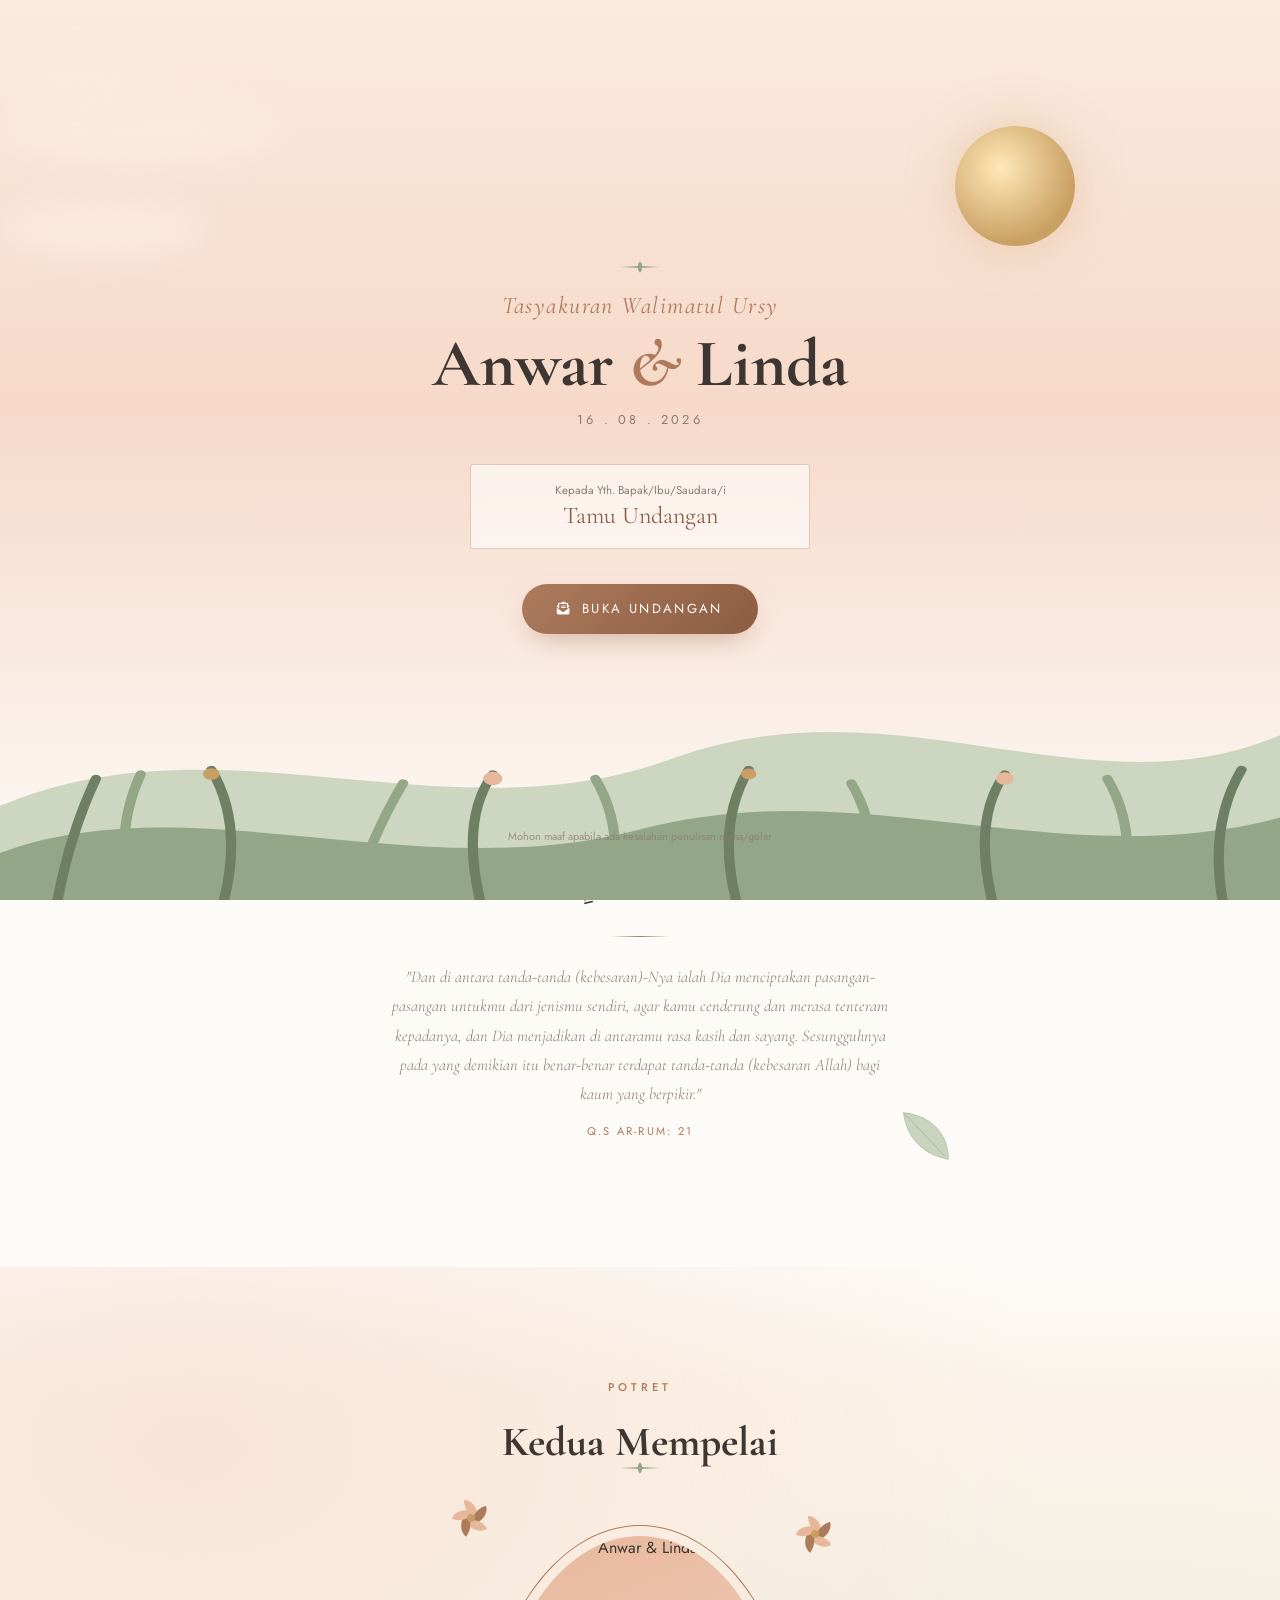
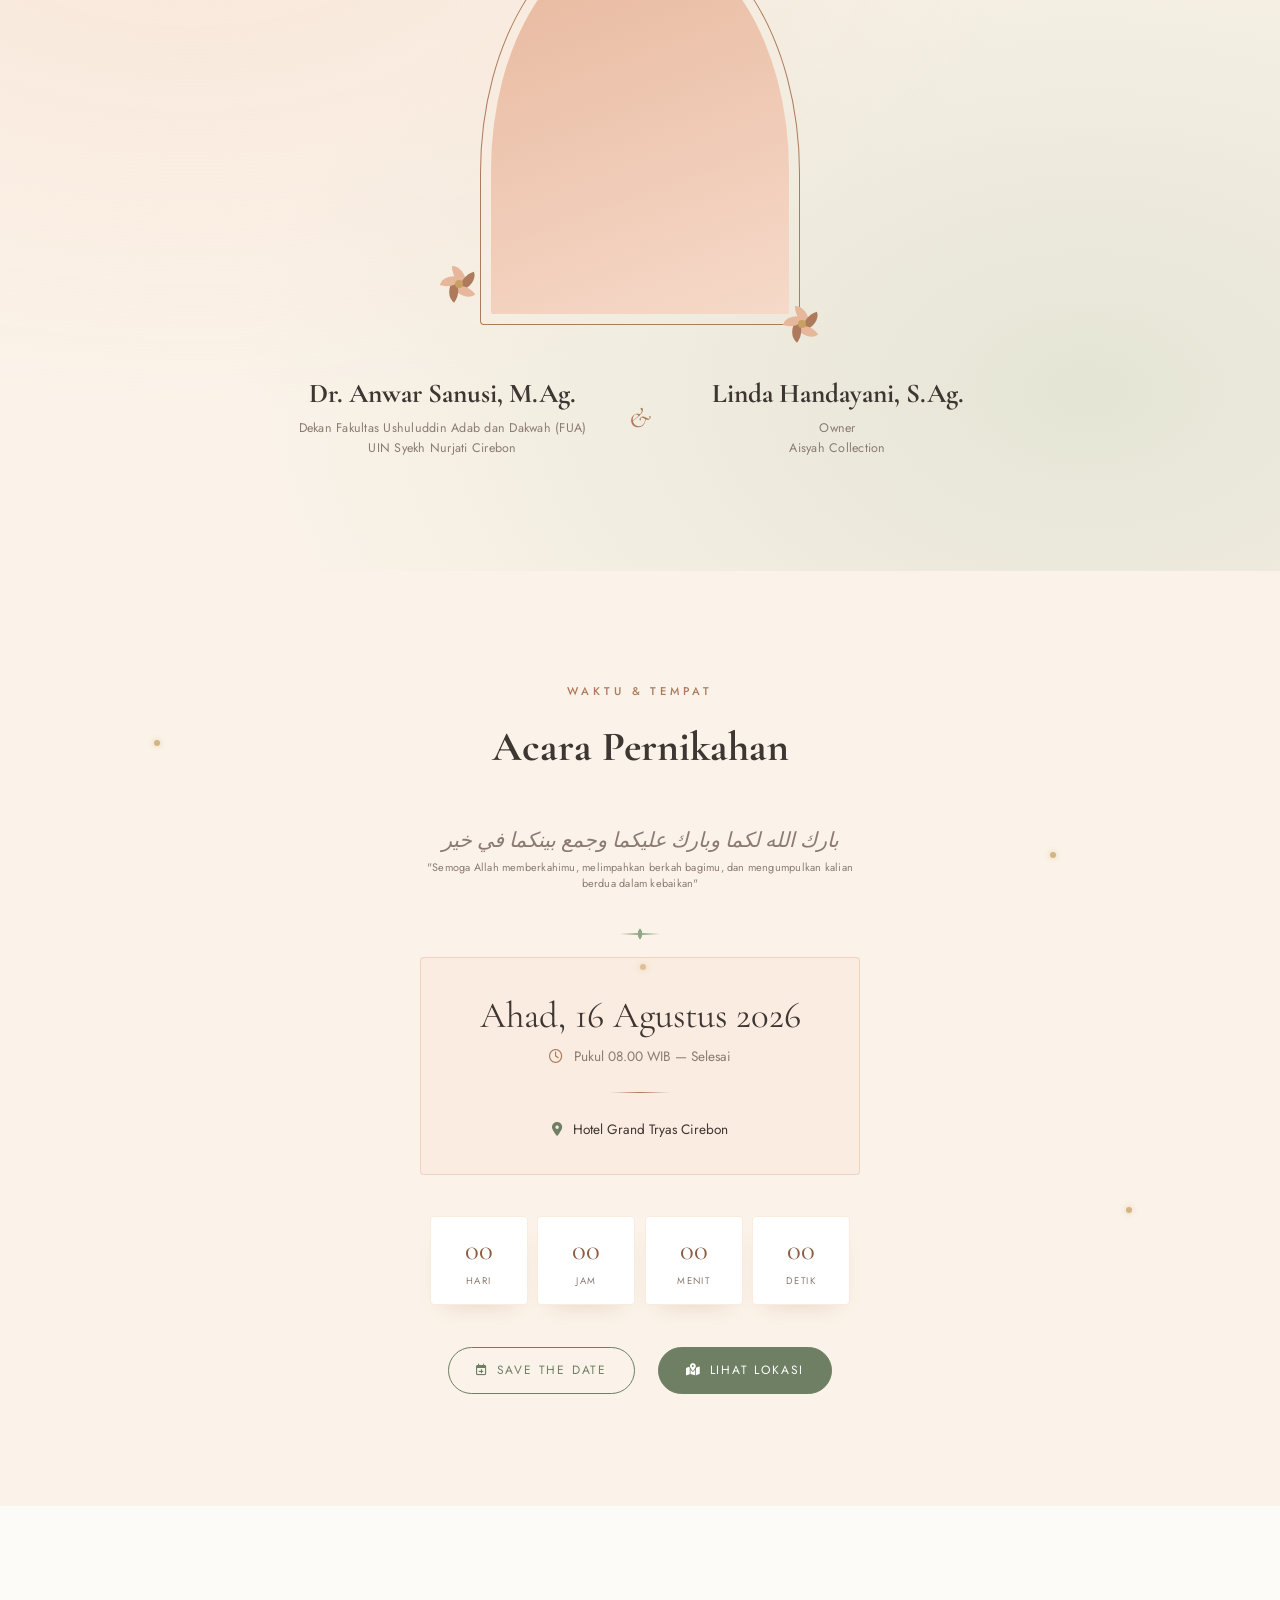
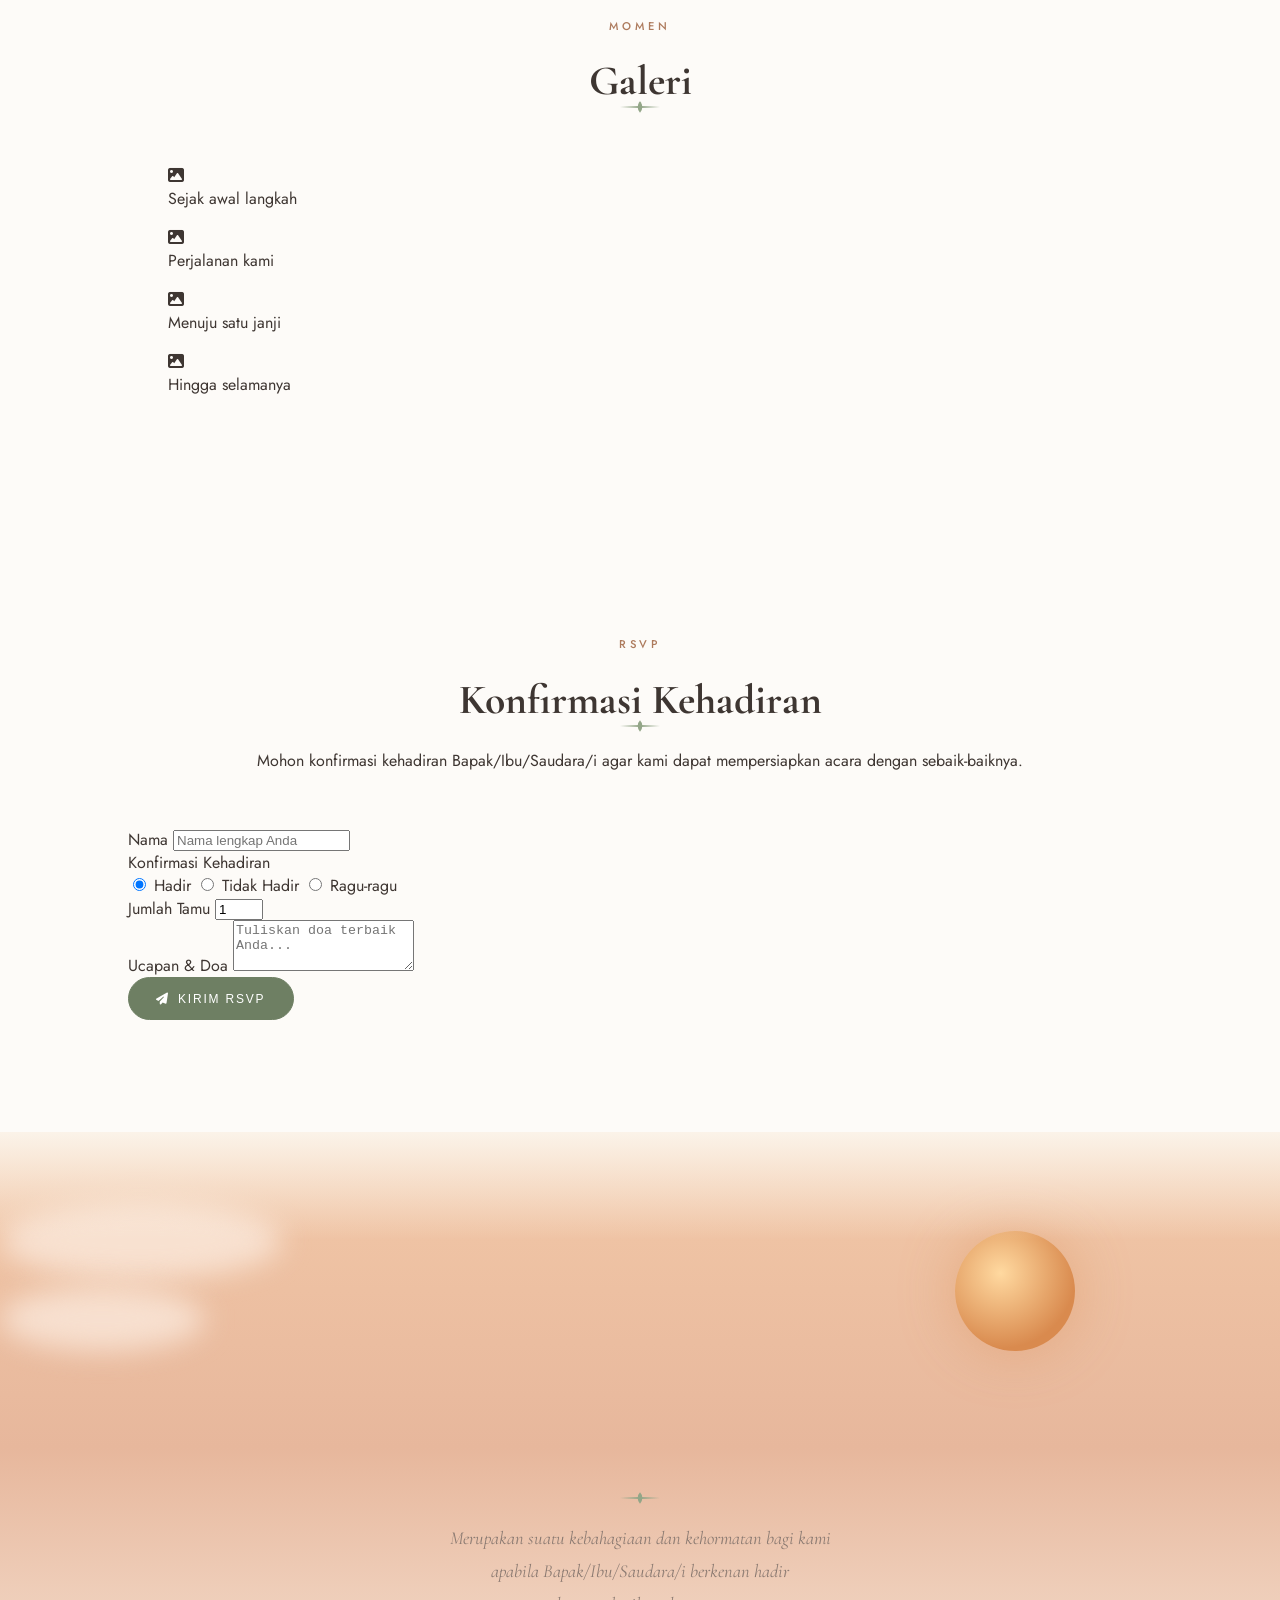
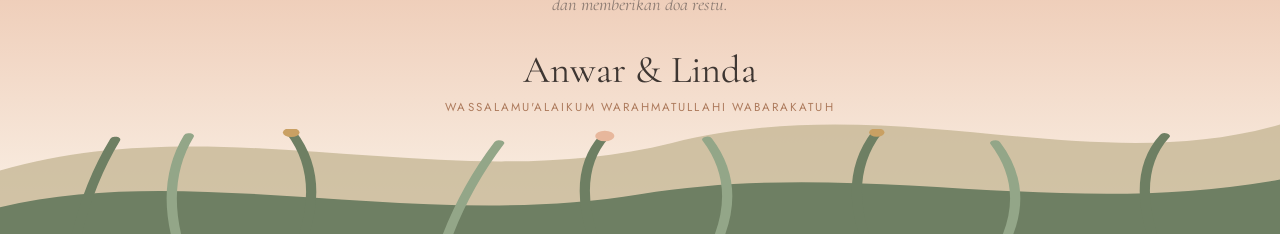
==== commit e4f4ccc1: "Add gallery and RSVP sections to index.html Added a gallery section with polaroid images and an RSVP" ====
--- a/index.html
+++ b/index.html
@@ -234,6 +234,97 @@
       </div>
     </section>
 
+    <!-- =============================== -->
+    <!-- GALLERY SECTION (Polaroid)      -->
+    <!-- =============================== -->
+    <section class="section section--gallery">
+      <div class="section-head" data-reveal="fade">
+        <p class="eyebrow eyebrow--dark">Momen</p>
+        <h2 class="section-title">Galeri</h2>
+        <div class="leaf-divider" data-reveal="fade"></div>
+      </div>
+
+      <div class="polaroid-grid">
+        <!-- Ganti <i class="fa-solid fa-image"></i> pada tiap .polaroid-photo dengan <img src="/galeri-1.jpg" alt="..."> -->
+        <figure class="polaroid" style="--rot:-5deg" data-reveal="polaroid">
+          <div class="polaroid-photo"><i class="fa-solid fa-image"></i></div>
+          <figcaption>Sejak awal langkah</figcaption>
+        </figure>
+        <figure class="polaroid" style="--rot:3deg" data-reveal="polaroid">
+          <div class="polaroid-photo"><i class="fa-solid fa-image"></i></div>
+          <figcaption>Perjalanan kami</figcaption>
+        </figure>
+        <figure class="polaroid" style="--rot:-2deg" data-reveal="polaroid">
+          <div class="polaroid-photo"><i class="fa-solid fa-image"></i></div>
+          <figcaption>Menuju satu janji</figcaption>
+        </figure>
+        <figure class="polaroid" style="--rot:5deg" data-reveal="polaroid">
+          <div class="polaroid-photo"><i class="fa-solid fa-image"></i></div>
+          <figcaption>Hingga selamanya</figcaption>
+        </figure>
+      </div>
+    </section>
+
+    <!-- =============================== -->
+    <!-- RSVP SECTION                    -->
+    <!-- =============================== -->
+    <section class="section section--rsvp">
+      <div class="rsvp-wash" aria-hidden="true"></div>
+
+      <div class="section-head" data-reveal="fade">
+        <p class="eyebrow eyebrow--dark">RSVP</p>
+        <h2 class="section-title">Konfirmasi Kehadiran</h2>
+        <div class="leaf-divider" data-reveal="fade"></div>
+        <p class="rsvp-intro" data-reveal="fade" style="transition-delay:.1s">
+          Mohon konfirmasi kehadiran Bapak/Ibu/Saudara/i agar kami dapat mempersiapkan acara dengan sebaik-baiknya.
+        </p>
+      </div>
+
+      <form id="rsvpForm" class="rsvp-form" data-reveal="fade" style="transition-delay:.15s">
+        <div class="form-row">
+          <label for="rsvpNama">Nama</label>
+          <input type="text" id="rsvpNama" name="nama" required placeholder="Nama lengkap Anda">
+        </div>
+
+        <div class="form-row">
+          <label>Konfirmasi Kehadiran</label>
+          <div class="radio-group">
+            <label class="radio-pill">
+              <input type="radio" name="kehadiran" value="Hadir" checked>
+              <span>Hadir</span>
+            </label>
+            <label class="radio-pill">
+              <input type="radio" name="kehadiran" value="Tidak Hadir">
+              <span>Tidak Hadir</span>
+            </label>
+            <label class="radio-pill">
+              <input type="radio" name="kehadiran" value="Ragu-ragu">
+              <span>Ragu-ragu</span>
+            </label>
+          </div>
+        </div>
+
+        <div class="form-row">
+          <label for="rsvpJumlah">Jumlah Tamu</label>
+          <input type="number" id="rsvpJumlah" name="jumlah" min="1" max="10" value="1">
+        </div>
+
+        <div class="form-row">
+          <label for="rsvpPesan">Ucapan &amp; Doa</label>
+          <textarea id="rsvpPesan" name="pesan" rows="3" placeholder="Tuliskan doa terbaik Anda..."></textarea>
+        </div>
+
+        <button type="submit" class="btn btn--solid btn--rsvp" id="rsvpSubmitBtn">
+          <i class="fa-solid fa-paper-plane"></i> <span class="btn-label">Kirim RSVP</span>
+        </button>
+      </form>
+
+      <div id="rsvpSuccess" class="rsvp-success" hidden data-reveal="fade">
+        <i class="fa-solid fa-circle-check"></i>
+        <p>Terima kasih, <strong id="rsvpSuccessName"></strong>! RSVP Anda telah kami terima dengan penuh syukur.</p>
+      </div>
+    </section>
+
   </main>
 
   <!-- =============================== -->
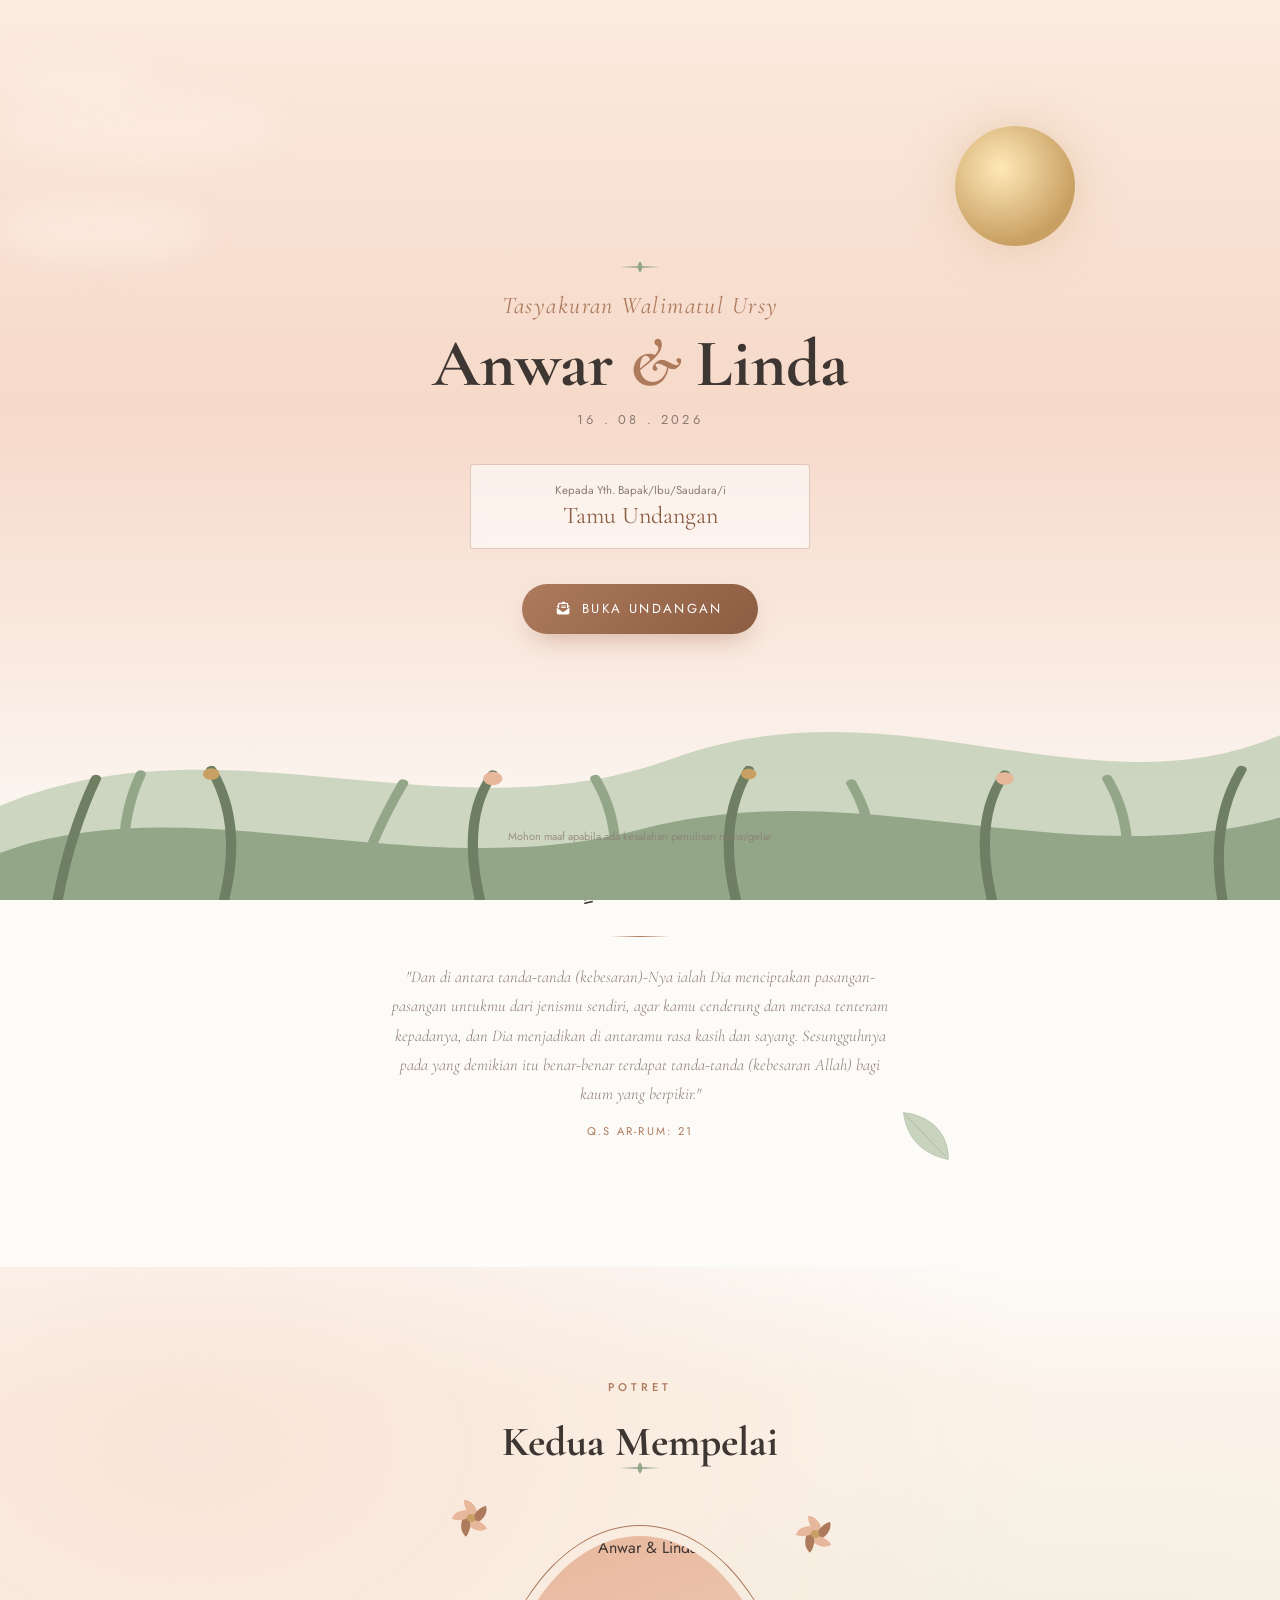
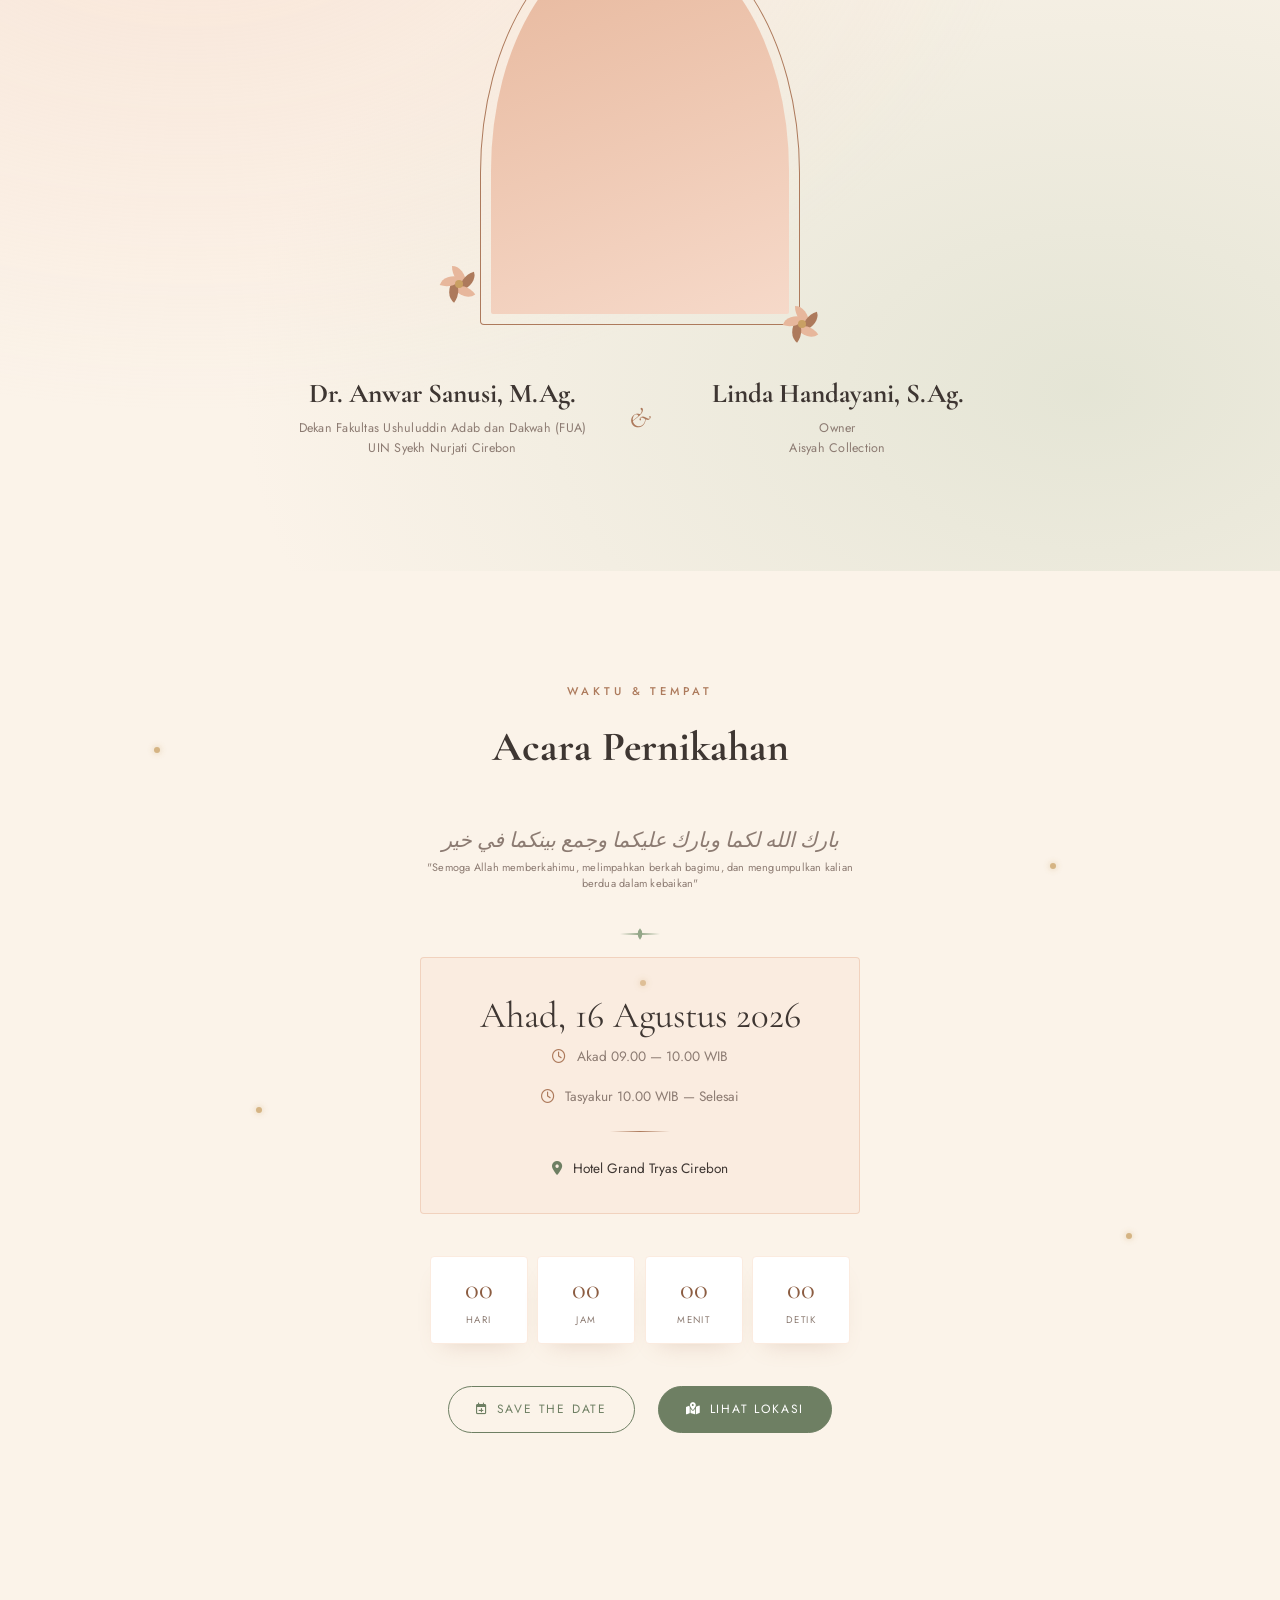
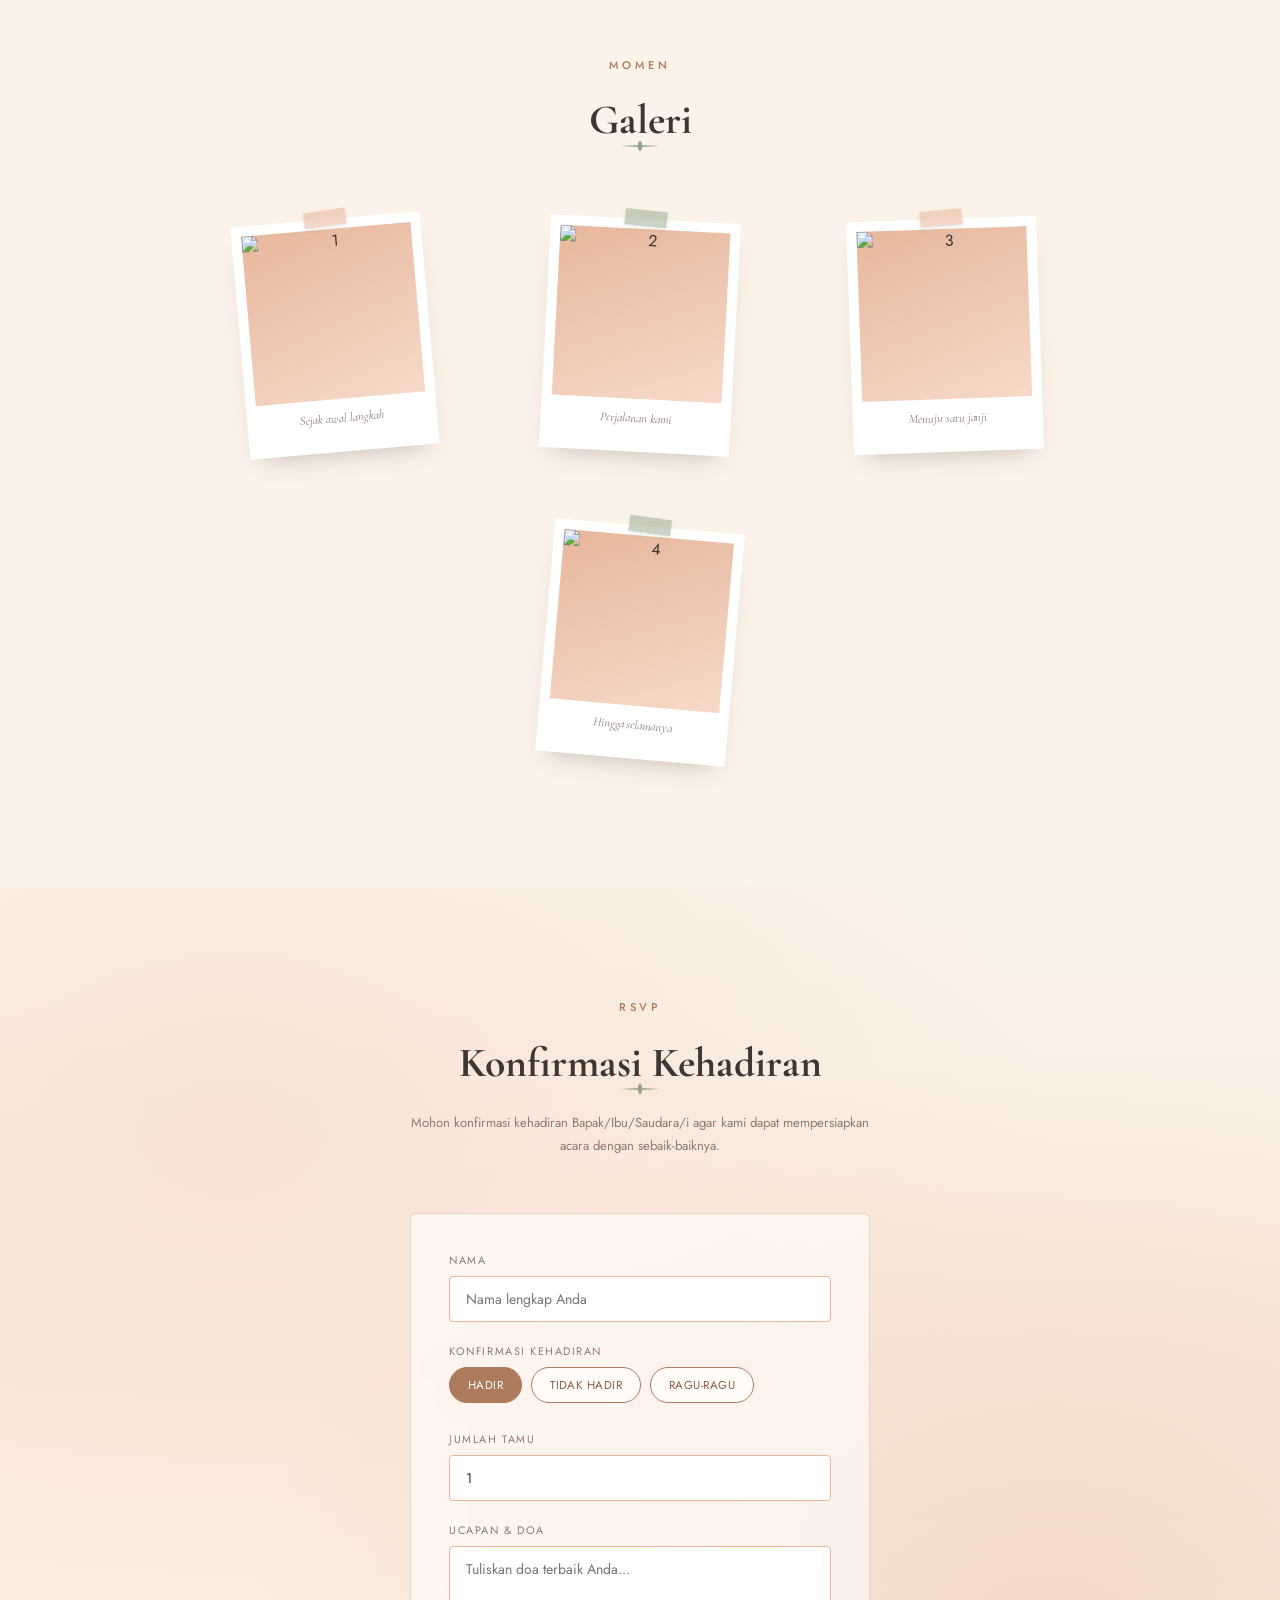
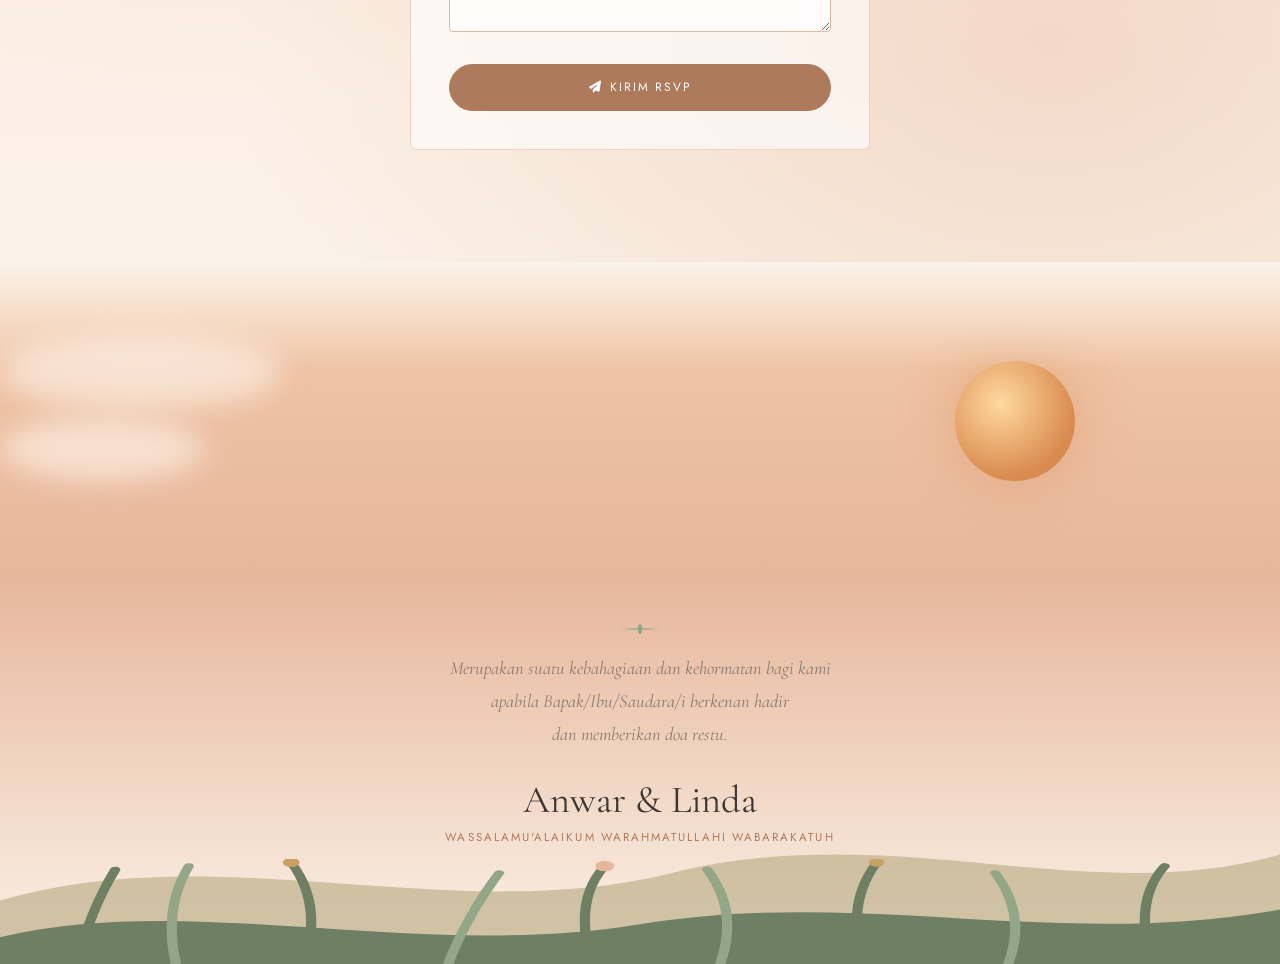
==== commit c097588e: "Update event details and meta information" ====
--- a/index.html
+++ b/index.html
@@ -4,8 +4,8 @@
 <head>
   <meta charset="UTF-8">
   <meta name="viewport" content="width=device-width, initial-scale=1.0, maximum-scale=1.0, user-scalable=no">
-  <meta name="description" content="Undangan Tasyakuran Walimatul Ursy Anwar & Linda — A Living Watercolor Storybook">
-  <title>Tasyakuran Walimatul Ursy — Anwar & Linda</title>
+  <meta name="description" content="Undangan Walimatul Ursy Anwar & Linda">
+  <title>Walimatul Ursy — Anwar & Linda</title>
 
   <!-- FontAwesome -->
   <link rel="stylesheet" href="https://cdnjs.cloudflare.com/ajax/libs/font-awesome/6.5.1/css/all.min.css">
@@ -91,7 +91,7 @@
       <div class="hero-intro__inner">
         <p class="greeting" data-reveal="fade">Assalamu'alaikum Warahmatullahi Wabarakatuh</p>
         <h2 class="hero-intro__title" data-reveal="fade" style="transition-delay:.15s">Dengan penuh syukur kepada
-          Allah SWT, kami mengundang Anda</h2>
+          Allah SWT, kami mengundang Anda pada Walimatul Ursy kami</h2>
       </div>
     </section>
 
@@ -203,7 +203,8 @@
 
       <div class="event-card" data-reveal="fade">
         <p class="event-date">Ahad, 16 Agustus 2026</p>
-        <p class="event-day"><i class="fa-regular fa-clock"></i> Pukul 08.00 WIB — Selesai</p>
+        <p class="event-day"><i class="fa-regular fa-clock"></i> Akad 09.00 — 10.00 WIB</p>
+        <p class="event-day"><i class="fa-regular fa-clock"></i> Tasyakur 10.00 WIB — Selesai</p>
         <div class="hairline"></div>
         <p class="event-location"><i class="fa-solid fa-location-dot"></i> Hotel Grand Tryas Cirebon</p>
       </div>
@@ -247,19 +248,19 @@
       <div class="polaroid-grid">
         <!-- Ganti <i class="fa-solid fa-image"></i> pada tiap .polaroid-photo dengan <img src="/galeri-1.jpg" alt="..."> -->
         <figure class="polaroid" style="--rot:-5deg" data-reveal="polaroid">
-          <div class="polaroid-photo"><i class="fa-solid fa-image"></i></div>
+          <div class="polaroid-photo"><img src="/galeri-1.jpg" alt="1"></i></div>
           <figcaption>Sejak awal langkah</figcaption>
         </figure>
         <figure class="polaroid" style="--rot:3deg" data-reveal="polaroid">
-          <div class="polaroid-photo"><i class="fa-solid fa-image"></i></div>
+          <div class="polaroid-photo"><img src="/galeri-2.jpg" alt="2"></i></div>
           <figcaption>Perjalanan kami</figcaption>
         </figure>
         <figure class="polaroid" style="--rot:-2deg" data-reveal="polaroid">
-          <div class="polaroid-photo"><i class="fa-solid fa-image"></i></div>
+          <div class="polaroid-photo"><img src="/galeri-3.jpg" alt="3"></i></div>
           <figcaption>Menuju satu janji</figcaption>
         </figure>
         <figure class="polaroid" style="--rot:5deg" data-reveal="polaroid">
-          <div class="polaroid-photo"><i class="fa-solid fa-image"></i></div>
+          <div class="polaroid-photo"><img src="/galeri-4.jpg" alt="4"></i></div>
           <figcaption>Hingga selamanya</figcaption>
         </figure>
       </div>
@@ -362,7 +363,7 @@
     <div class="footer-content">
       <div class="leaf-divider" data-reveal="fade"></div>
       <p class="footer-blessing" data-reveal="fade" style="transition-delay:.1s">
-        Merupakan suatu kebahagiaan dan kehormatan bagi kami<br class="br-desktop">apabila Bapak/Ibu/Saudara/i
+        Merupakan suatu kebahagiaan dan kehormatan bagi kami<br class="br-desktop"> apabila Bapak/Ibu/Saudara/i
         berkenan hadir<br class="br-desktop">dan memberikan doa restu.
       </p>
       <p class="footer-names" data-reveal="fade" style="transition-delay:.2s">Anwar &amp; Linda</p>
--- a/src/style.css
+++ b/src/style.css
@@ -534,12 +534,198 @@
   text-decoration: none;
   padding: 0.85rem 1.7rem;
   border-radius: 999px;
+  border: none;
+  cursor: pointer;
+  font-family: 'Jost', sans-serif;
   transition: transform 0.35s ease, box-shadow 0.35s ease, background 0.35s ease, color 0.35s ease;
 }
 .btn--outline { border: 1px solid var(--color-sagedark); color: var(--color-sagedark); background: transparent; }
 .btn--outline:hover { background: var(--color-sagedark); color: #fff; }
 .btn--solid { background: var(--color-sagedark); color: #fff; border: 1px solid var(--color-sagedark); }
 .btn--solid:hover { background: var(--color-sage); border-color: var(--color-sage); transform: translateY(-2px); }
+.btn:disabled { opacity: 0.7; cursor: default; transform: none; }
+
+/* =========================================================
+   GALLERY SECTION — polaroid scatter
+   ========================================================= */
+.section--gallery { background: var(--color-cream); text-align: center; }
+
+.polaroid-grid {
+  display: flex;
+  flex-wrap: wrap;
+  justify-content: center;
+  align-items: flex-start;
+  gap: clamp(1.6rem, 5vw, 2.6rem) clamp(1.2rem, 4vw, 2.2rem);
+  max-width: 900px;
+  margin: 0 auto;
+  padding: 0 0.5rem;
+}
+
+.polaroid {
+  position: relative;
+  background: #fff;
+  padding: 10px 10px 26px;
+  width: clamp(130px, 30vw, 190px);
+  box-shadow: 0 14px 26px -14px rgba(62, 54, 50, 0.3);
+  transition: box-shadow 0.4s ease;
+}
+.polaroid::before {
+  content: '';
+  position: absolute;
+  top: -9px;
+  left: 50%;
+  width: 42px;
+  height: 16px;
+  background: rgba(231, 183, 156, 0.55);
+  box-shadow: 0 2px 4px rgba(62, 54, 50, 0.1);
+  transform: translateX(-50%) rotate(-3deg);
+}
+.polaroid:nth-child(even)::before {
+  background: rgba(147, 166, 136, 0.5);
+  transform: translateX(-50%) rotate(3deg);
+}
+.polaroid:hover { box-shadow: 0 20px 34px -16px rgba(62, 54, 50, 0.38); }
+
+.polaroid-photo {
+  width: 100%;
+  aspect-ratio: 1 / 1;
+  background: linear-gradient(160deg, var(--color-peachdark), var(--color-peach));
+  display: flex;
+  align-items: center;
+  justify-content: center;
+  overflow: hidden;
+  transition: transform 0.5s cubic-bezier(.22,.61,.36,1);
+}
+.polaroid:hover .polaroid-photo { transform: scale(1.045); }
+.polaroid-photo img { width: 100%; height: 100%; object-fit: cover; display: block; }
+.polaroid-photo i { color: rgba(255, 255, 255, 0.85); font-size: 1.8rem; }
+
+.polaroid figcaption {
+  font-family: 'Cormorant Garamond', serif;
+  font-style: italic;
+  font-size: 0.78rem;
+  text-align: center;
+  color: var(--color-warmgrey);
+  margin-top: 0.7rem;
+}
+
+/* =========================================================
+   RSVP SECTION
+   ========================================================= */
+.section--rsvp {
+  background: linear-gradient(to bottom, var(--color-cream) 0%, var(--color-peachlight) 50%, var(--color-cream) 100%);
+  text-align: center;
+}
+.rsvp-wash {
+  position: absolute;
+  inset: 0;
+  pointer-events: none;
+  background:
+    radial-gradient(ellipse at 18% 25%, rgba(246, 217, 201, 0.55), transparent 55%),
+    radial-gradient(ellipse at 82% 78%, rgba(231, 183, 156, 0.4), transparent 55%);
+}
+.rsvp-intro {
+  position: relative;
+  z-index: 1;
+  max-width: 460px;
+  margin: 1rem auto 0;
+  font-size: 0.82rem;
+  color: var(--color-warmgrey);
+  line-height: 1.7;
+}
+
+.rsvp-form {
+  position: relative;
+  z-index: 1;
+  max-width: 460px;
+  margin: 0 auto;
+  background: rgba(255, 255, 255, 0.6);
+  backdrop-filter: blur(4px);
+  border: 1px solid rgba(231, 183, 156, 0.55);
+  border-radius: 6px;
+  padding: clamp(1.6rem, 5vw, 2.4rem);
+  text-align: left;
+}
+.form-row { margin-bottom: 1.3rem; }
+.form-row:last-of-type { margin-bottom: 1.6rem; }
+.form-row label {
+  display: block;
+  font-size: 0.68rem;
+  letter-spacing: 0.14em;
+  text-transform: uppercase;
+  color: var(--color-warmgrey);
+  margin-bottom: 0.5rem;
+}
+.rsvp-form input[type="text"],
+.rsvp-form input[type="number"],
+.rsvp-form textarea {
+  width: 100%;
+  font-family: 'Jost', sans-serif;
+  font-size: 0.88rem;
+  color: var(--color-charcoal);
+  background: rgba(255, 255, 255, 0.85);
+  border: 1px solid var(--color-peachdark);
+  border-radius: 4px;
+  padding: 0.75rem 1rem;
+  transition: border-color 0.3s ease, box-shadow 0.3s ease;
+}
+.rsvp-form textarea { resize: vertical; min-height: 84px; }
+.rsvp-form input:focus,
+.rsvp-form textarea:focus {
+  outline: none;
+  border-color: var(--color-rosegold);
+  box-shadow: 0 0 0 3px rgba(173, 122, 92, 0.14);
+}
+
+.radio-group { display: flex; flex-wrap: wrap; gap: 0.6rem; }
+.radio-pill { position: relative; display: inline-flex; cursor: pointer; }
+.radio-pill input {
+  position: absolute;
+  inset: 0;
+  opacity: 0;
+  margin: 0;
+  cursor: pointer;
+}
+.radio-pill span {
+  display: inline-block;
+  padding: 0.55rem 1.1rem;
+  border: 1px solid var(--color-rosegold);
+  border-radius: 999px;
+  font-size: 0.72rem;
+  letter-spacing: 0.04em;
+  color: var(--color-rosegolddark);
+  background: rgba(255, 255, 255, 0.65);
+  transition: background 0.3s ease, color 0.3s ease, border-color 0.3s ease;
+}
+.radio-pill input:checked + span {
+  background: var(--color-rosegold);
+  color: #fff;
+  border-color: var(--color-rosegold);
+}
+.radio-pill input:focus-visible + span { box-shadow: 0 0 0 3px rgba(173, 122, 92, 0.25); }
+
+.btn--rsvp {
+  width: 100%;
+  justify-content: center;
+  background: var(--color-rosegold);
+  border-color: var(--color-rosegold);
+}
+.btn--rsvp:hover:not(:disabled) { background: var(--color-rosegolddark); border-color: var(--color-rosegolddark); transform: translateY(-2px); }
+.btn--rsvp.is-loading { opacity: 0.85; }
+
+.rsvp-success {
+  position: relative;
+  z-index: 1;
+  max-width: 420px;
+  margin: 0 auto;
+  padding: clamp(1.8rem, 5vw, 2.4rem);
+  background: rgba(255, 255, 255, 0.65);
+  border: 1px solid rgba(173, 122, 92, 0.35);
+  border-radius: 6px;
+}
+.rsvp-success i { color: var(--color-rosegold); font-size: 1.8rem; margin-bottom: 0.8rem; display: block; }
+.rsvp-success p { font-size: 0.9rem; color: var(--color-charcoal); line-height: 1.7; margin: 0; }
+.rsvp-success strong { color: var(--color-rosegolddark); }
 
 /* =========================================================
    FOOTER — closing meadow (sunset tone)
@@ -600,6 +786,13 @@
   transition: opacity 1.6s cubic-bezier(.22,.61,.36,1), transform 1.7s cubic-bezier(.22,.61,.36,1);
 }
 [data-reveal="slide-right"].visible { opacity: 1; transform: translateX(0); }
+
+[data-reveal="polaroid"] {
+  opacity: 0;
+  transform: translateY(34px) rotate(var(--rot, 0deg)) scale(0.88);
+  transition: opacity 1.4s cubic-bezier(.22,.61,.36,1), transform 1.6s cubic-bezier(.22,.61,.36,1);
+}
+[data-reveal="polaroid"].visible { opacity: 1; transform: translateY(0) rotate(var(--rot, 0deg)) scale(1); }
 
 [data-reveal="bloom"] { /* handled by .flower base + .visible above */ }
 [data-reveal="photo"] { /* handled by .arch-frame base + .visible above */ }
@@ -674,6 +867,13 @@
   .event-actions { gap: 0.8rem; }
   .btn { padding: 0.75rem 1.3rem; font-size: 0.68rem; }
 
+  .polaroid-grid { gap: 1.4rem 1rem; }
+  .polaroid { width: clamp(120px, 40vw, 160px); }
+
+  .rsvp-form { padding: 1.4rem; }
+  .radio-group { gap: 0.45rem; }
+  .radio-pill span { padding: 0.5rem 0.9rem; font-size: 0.68rem; }
+
   .footer-meadow { min-height: 58vh; padding: 6vh 6vw 6vh; }
   .footer-blessing { font-size: 0.95rem; margin-bottom: 1.2rem; }
 }
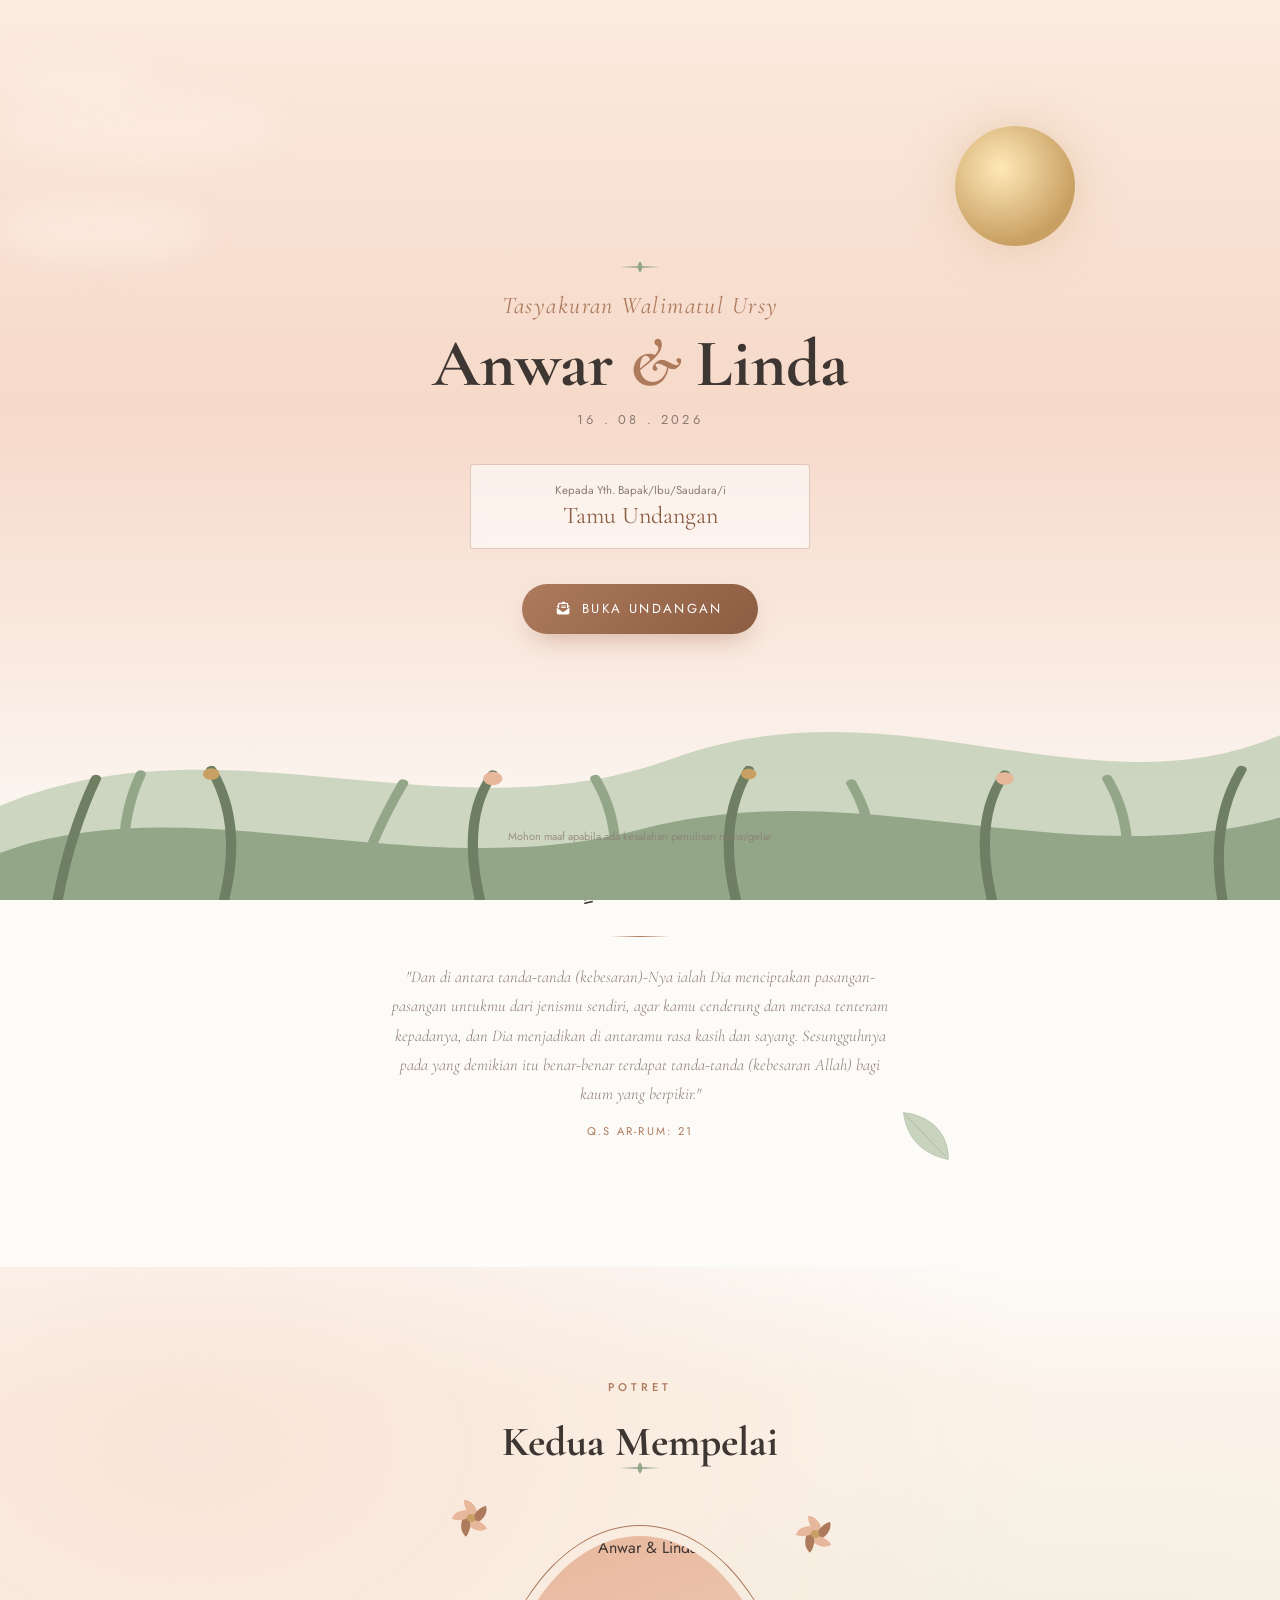
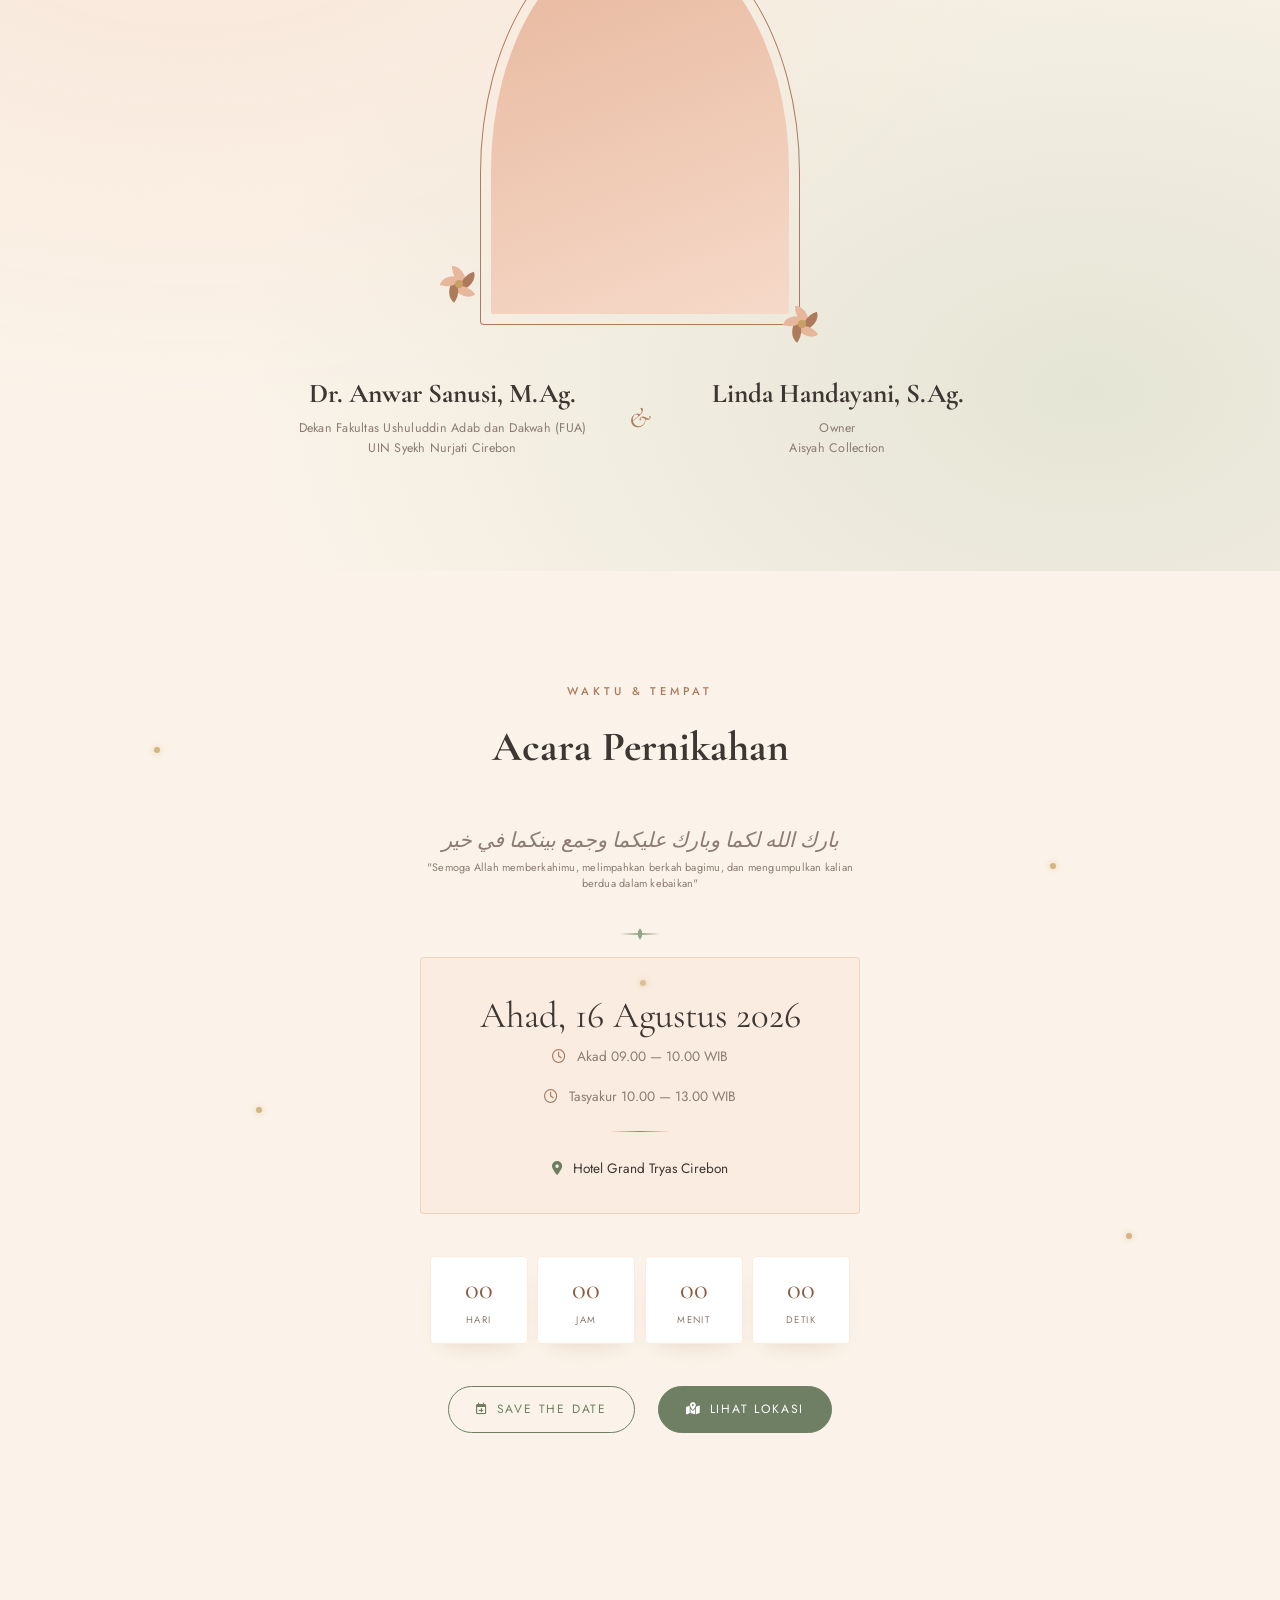
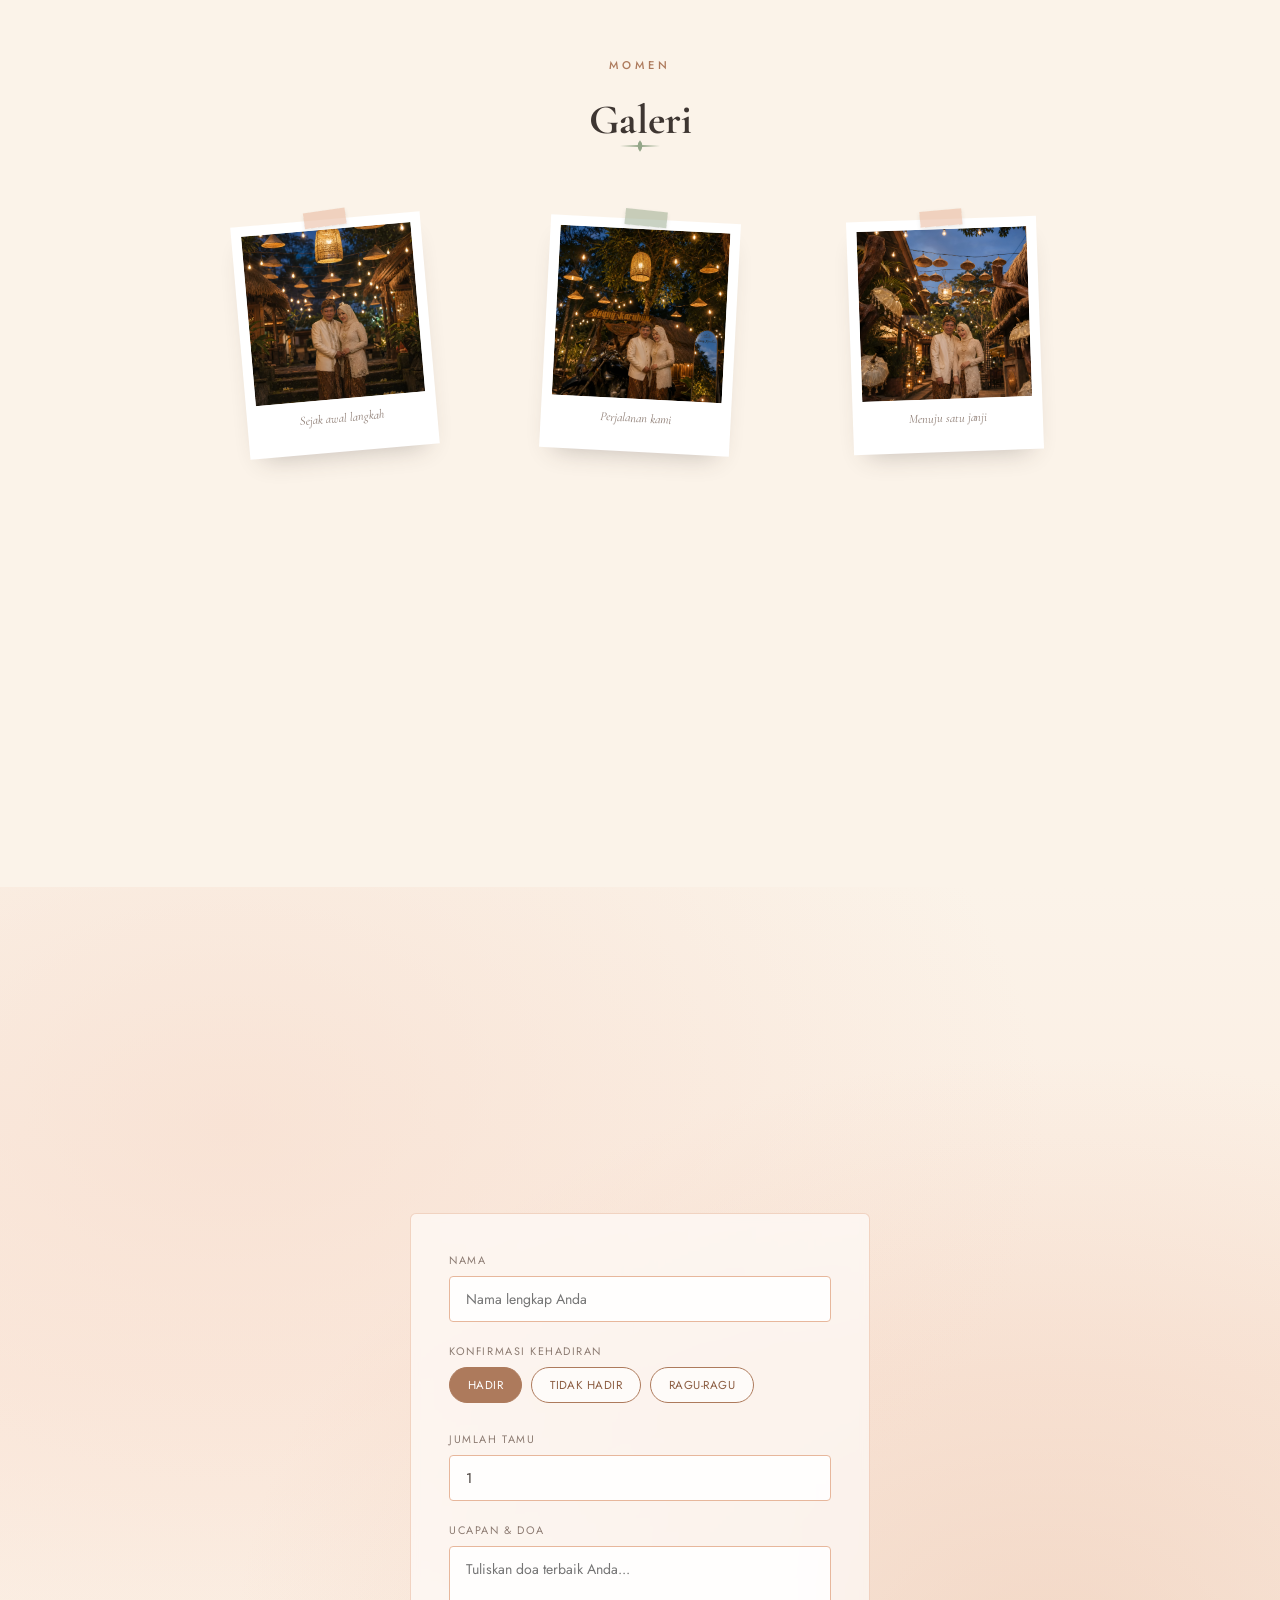
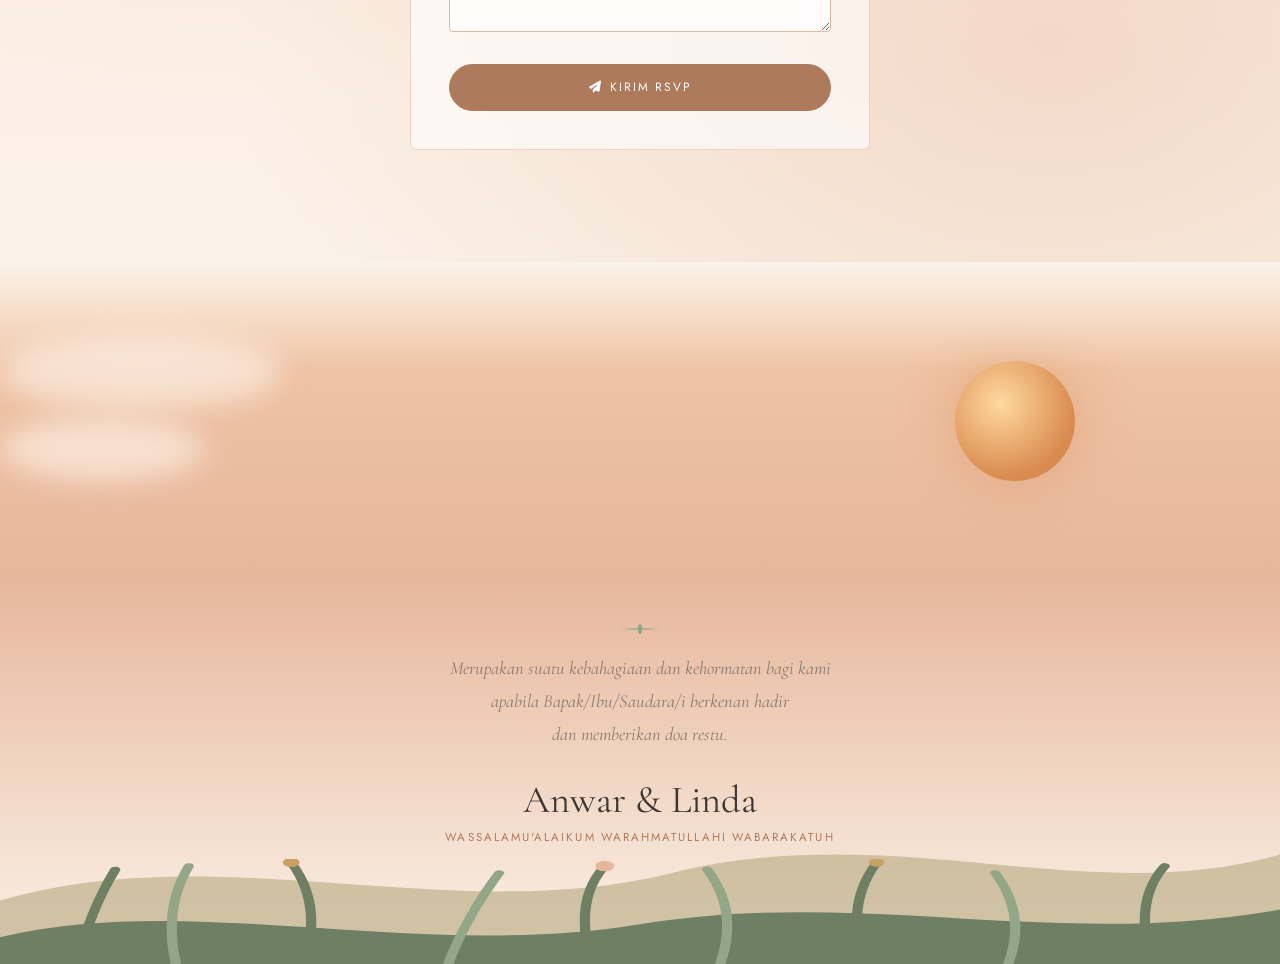
==== commit a795fcfa: "Update event time for Tasyakur" ====
--- a/index.html
+++ b/index.html
@@ -204,7 +204,7 @@
       <div class="event-card" data-reveal="fade">
         <p class="event-date">Ahad, 16 Agustus 2026</p>
         <p class="event-day"><i class="fa-regular fa-clock"></i> Akad 09.00 — 10.00 WIB</p>
-        <p class="event-day"><i class="fa-regular fa-clock"></i> Tasyakur 10.00 WIB — Selesai</p>
+        <p class="event-day"><i class="fa-regular fa-clock"></i> Tasyakur 10.00 — 13.00 WIB</p>
         <div class="hairline"></div>
         <p class="event-location"><i class="fa-solid fa-location-dot"></i> Hotel Grand Tryas Cirebon</p>
       </div>
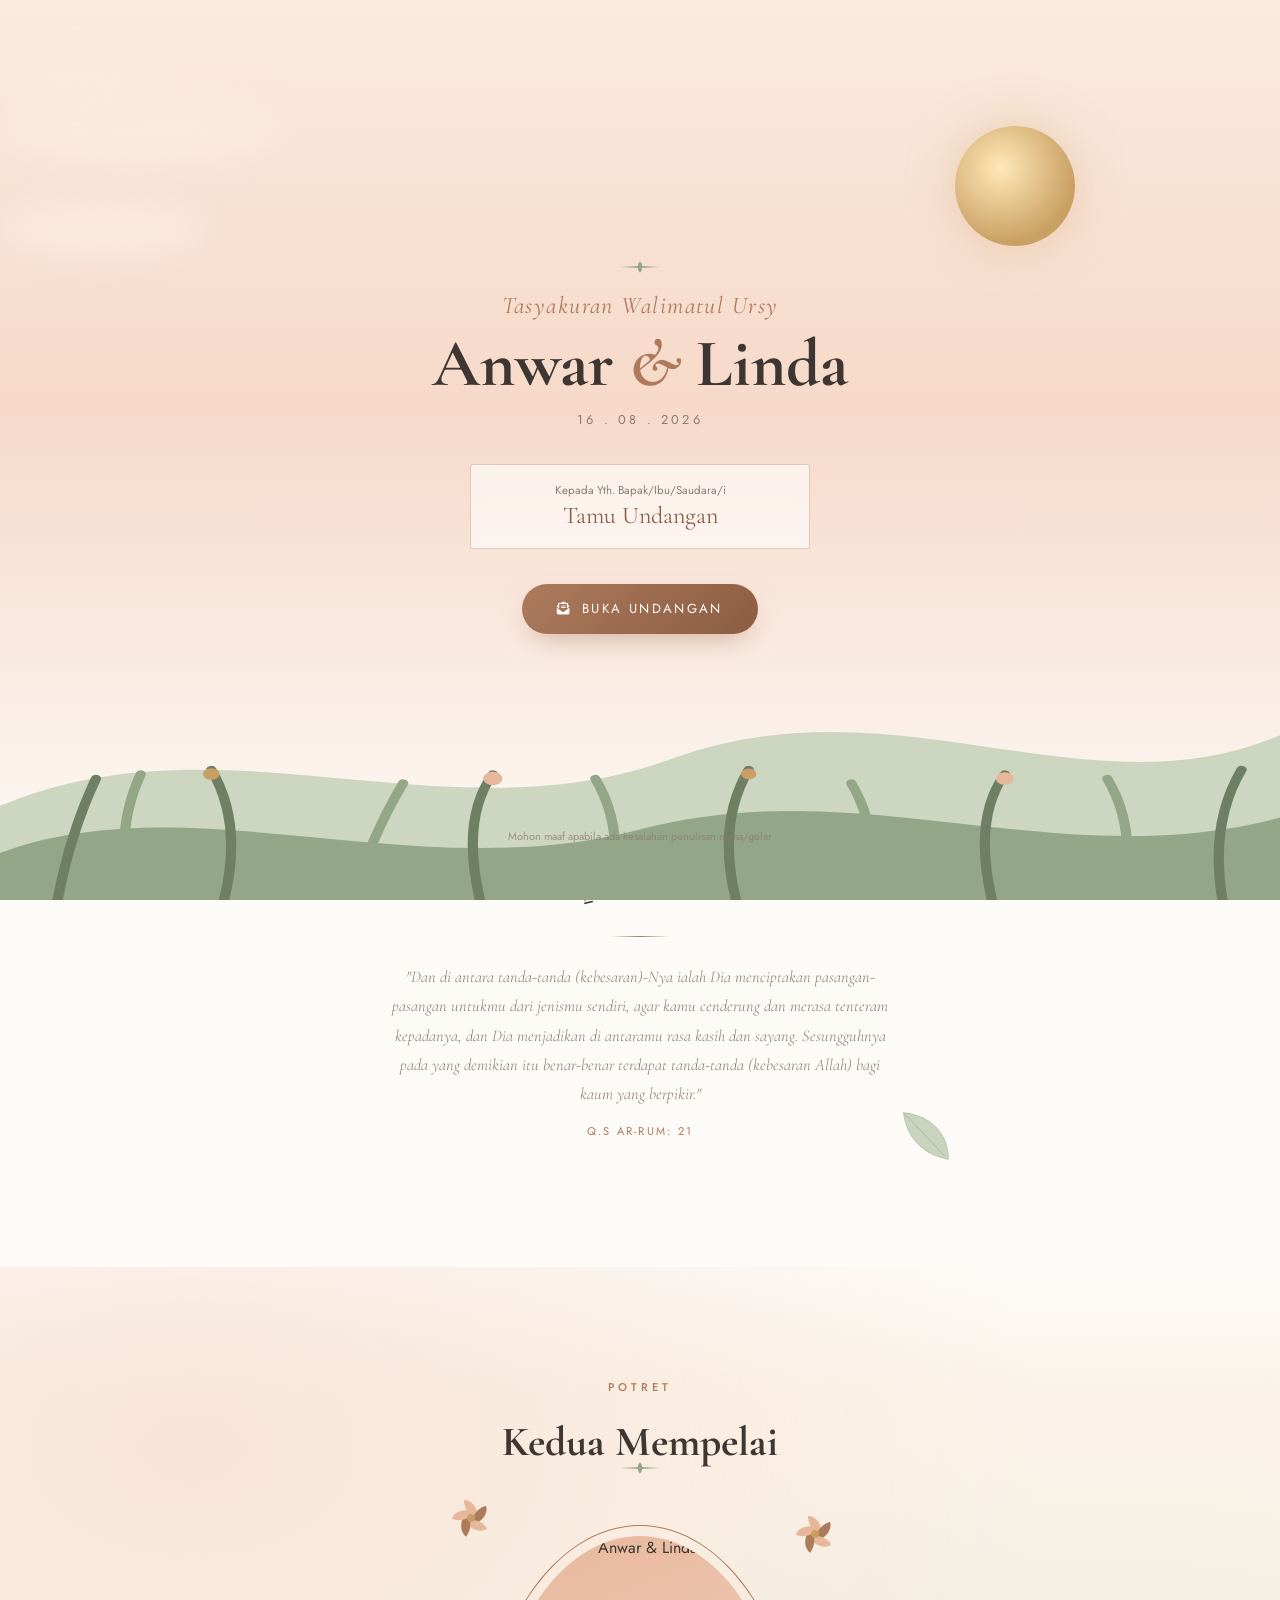
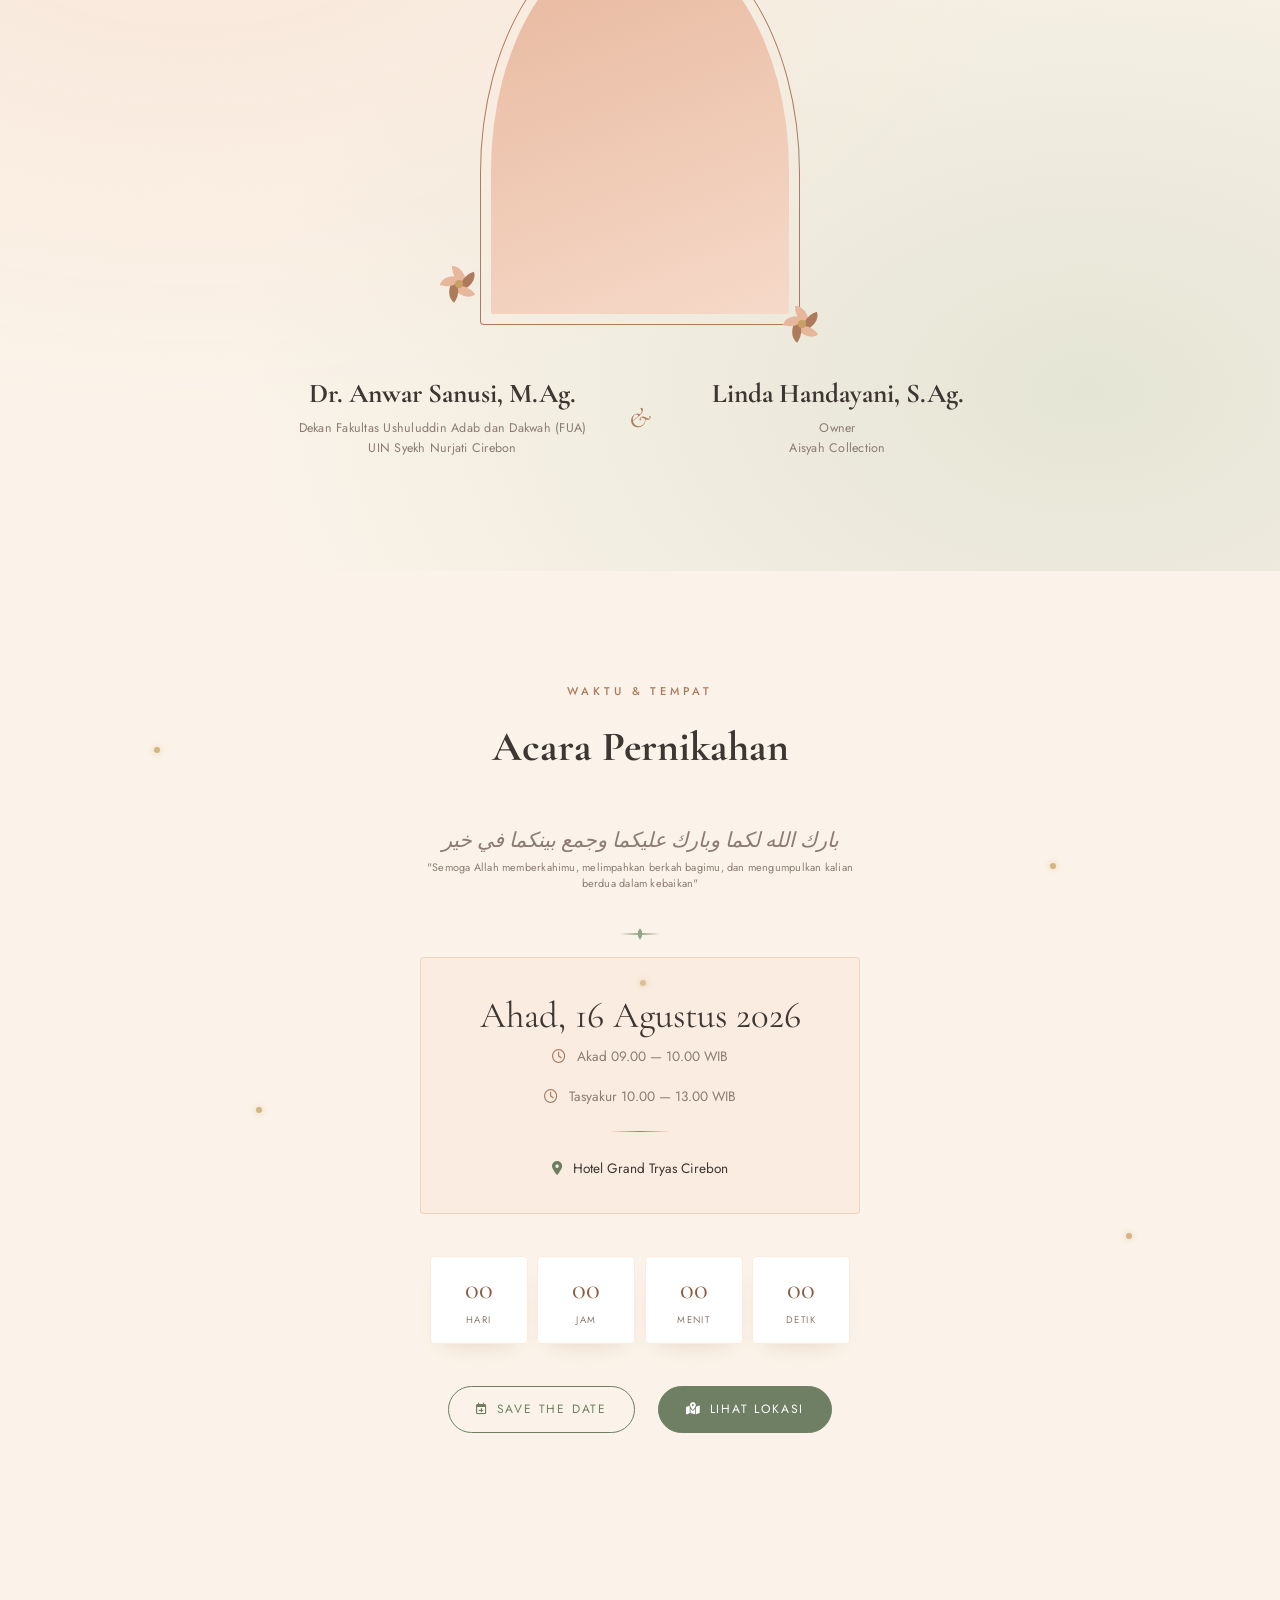
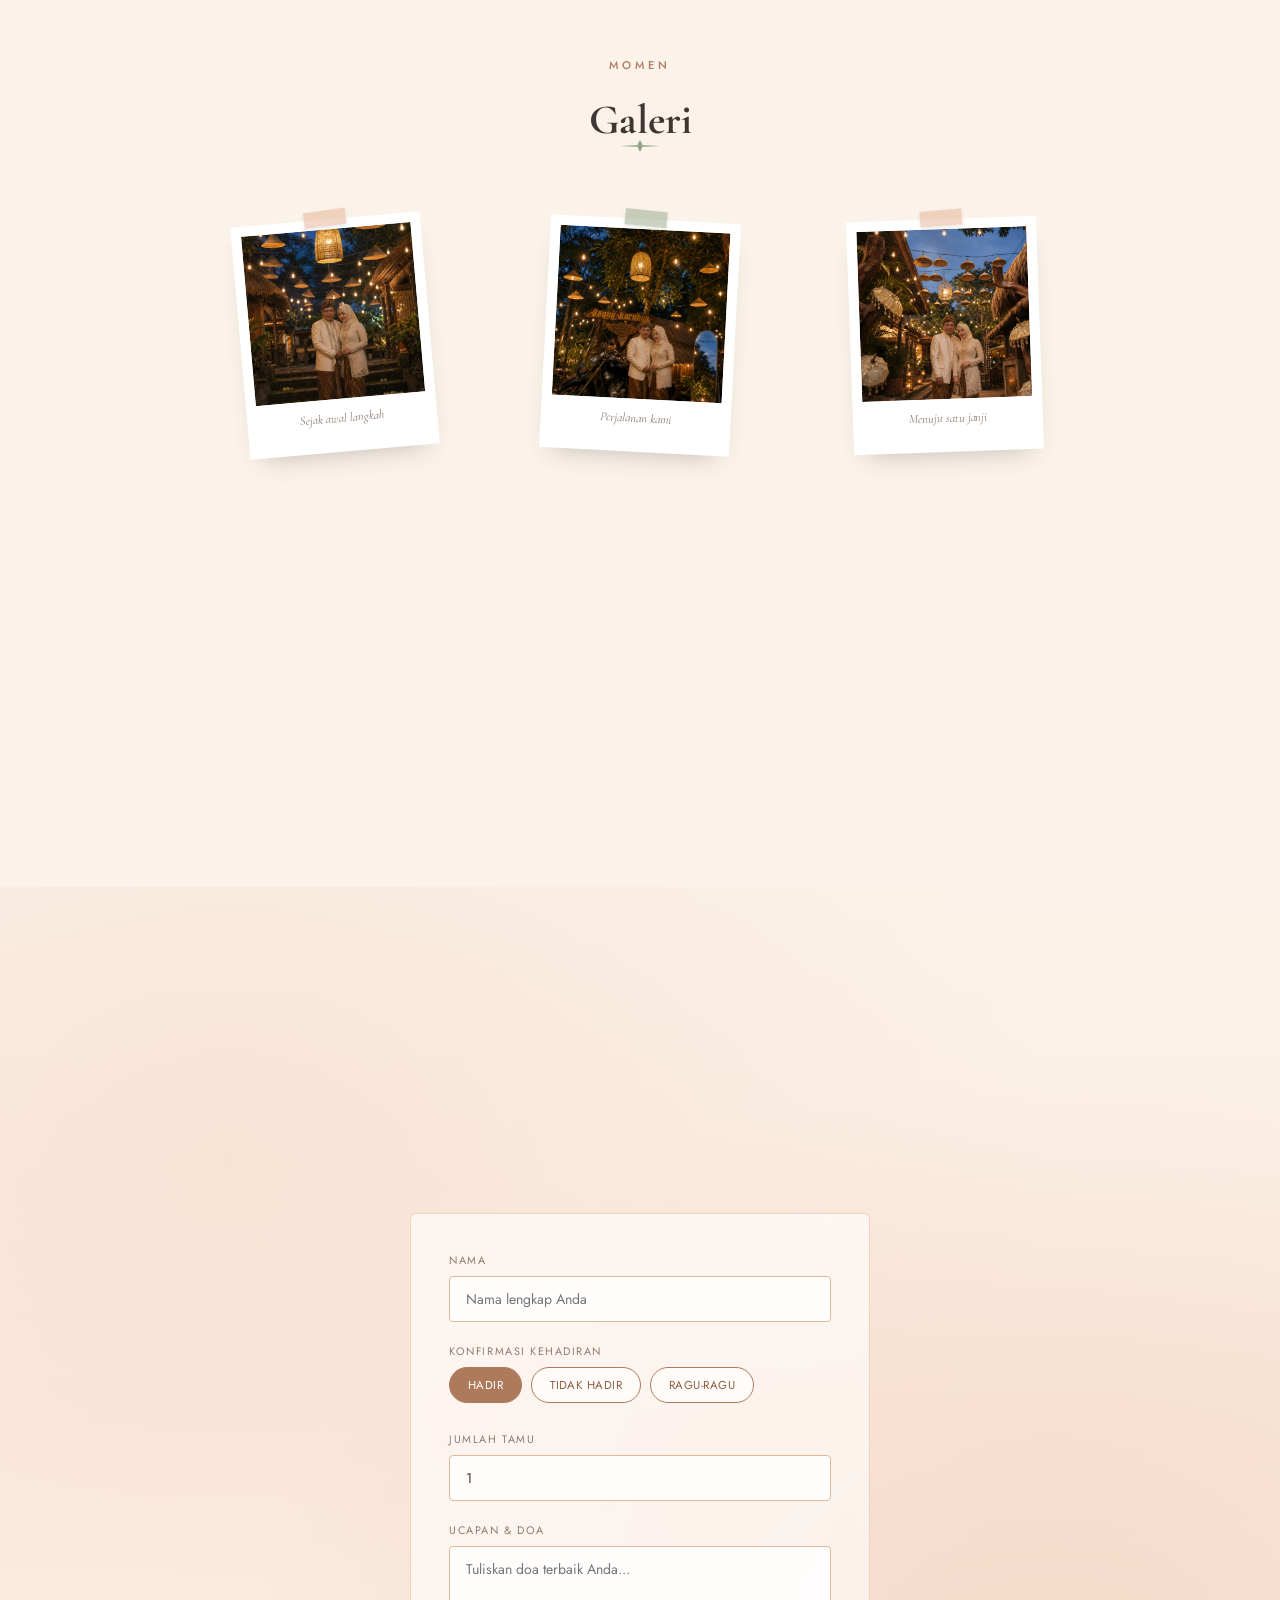
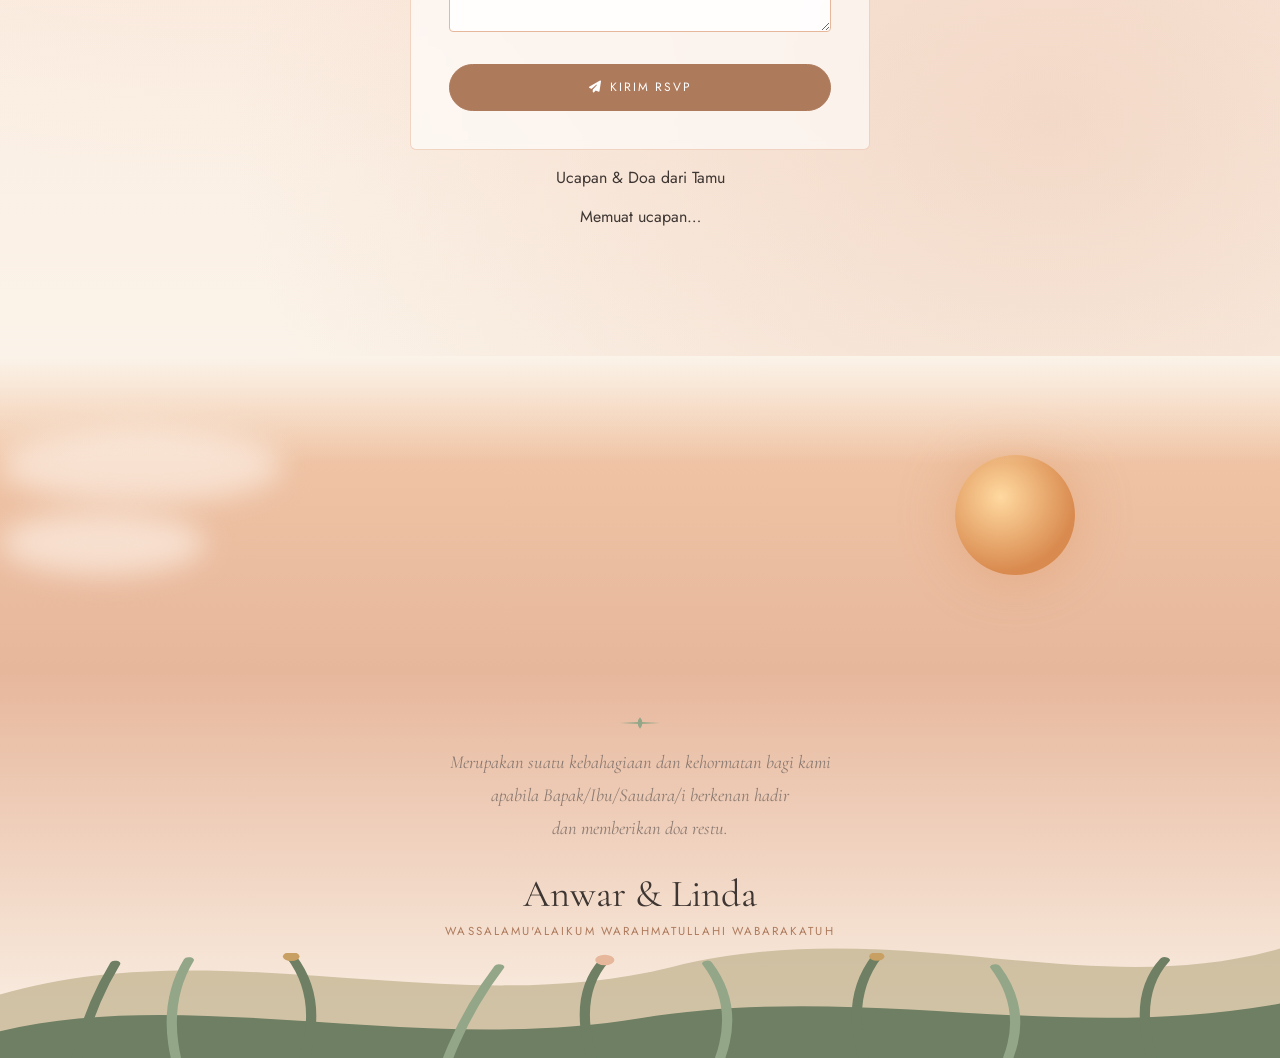
==== commit 9055ba85: "Update index.html" ====
--- a/index.html
+++ b/index.html
@@ -246,21 +246,20 @@
       </div>
 
       <div class="polaroid-grid">
-        <!-- Ganti <i class="fa-solid fa-image"></i> pada tiap .polaroid-photo dengan <img src="/galeri-1.jpg" alt="..."> -->
         <figure class="polaroid" style="--rot:-5deg" data-reveal="polaroid">
-          <div class="polaroid-photo"><img src="/galeri-1.jpg" alt="1"></i></div>
+          <div class="polaroid-photo"><img src="/galeri-1.jpg" alt="Momen 1"></div>
           <figcaption>Sejak awal langkah</figcaption>
         </figure>
         <figure class="polaroid" style="--rot:3deg" data-reveal="polaroid">
-          <div class="polaroid-photo"><img src="/galeri-2.jpg" alt="2"></i></div>
+          <div class="polaroid-photo"><img src="/galeri-2.jpg" alt="Momen 2"></div>
           <figcaption>Perjalanan kami</figcaption>
         </figure>
         <figure class="polaroid" style="--rot:-2deg" data-reveal="polaroid">
-          <div class="polaroid-photo"><img src="/galeri-3.jpg" alt="3"></i></div>
+          <div class="polaroid-photo"><img src="/galeri-3.jpg" alt="Momen 3"></div>
           <figcaption>Menuju satu janji</figcaption>
         </figure>
         <figure class="polaroid" style="--rot:5deg" data-reveal="polaroid">
-          <div class="polaroid-photo"><img src="/galeri-4.jpg" alt="4"></i></div>
+          <div class="polaroid-photo"><img src="/galeri-4.jpg" alt="Momen 4"></div>
           <figcaption>Hingga selamanya</figcaption>
         </figure>
       </div>
@@ -324,6 +323,14 @@
         <i class="fa-solid fa-circle-check"></i>
         <p>Terima kasih, <strong id="rsvpSuccessName"></strong>! RSVP Anda telah kami terima dengan penuh syukur.</p>
       </div>
+
+      <!-- Daftar ucapan & doa yang sudah masuk — kotak scrollable agar section tidak makin panjang -->
+      <div class="rsvp-list-wrap" data-reveal="fade" style="transition-delay:.25s">
+        <p class="rsvp-list-title">Ucapan &amp; Doa dari Tamu</p>
+        <div id="rsvpList" class="rsvp-list">
+          <p class="rsvp-list-empty" id="rsvpListEmpty">Memuat ucapan&hellip;</p>
+        </div>
+      </div>
     </section>
 
   </main>
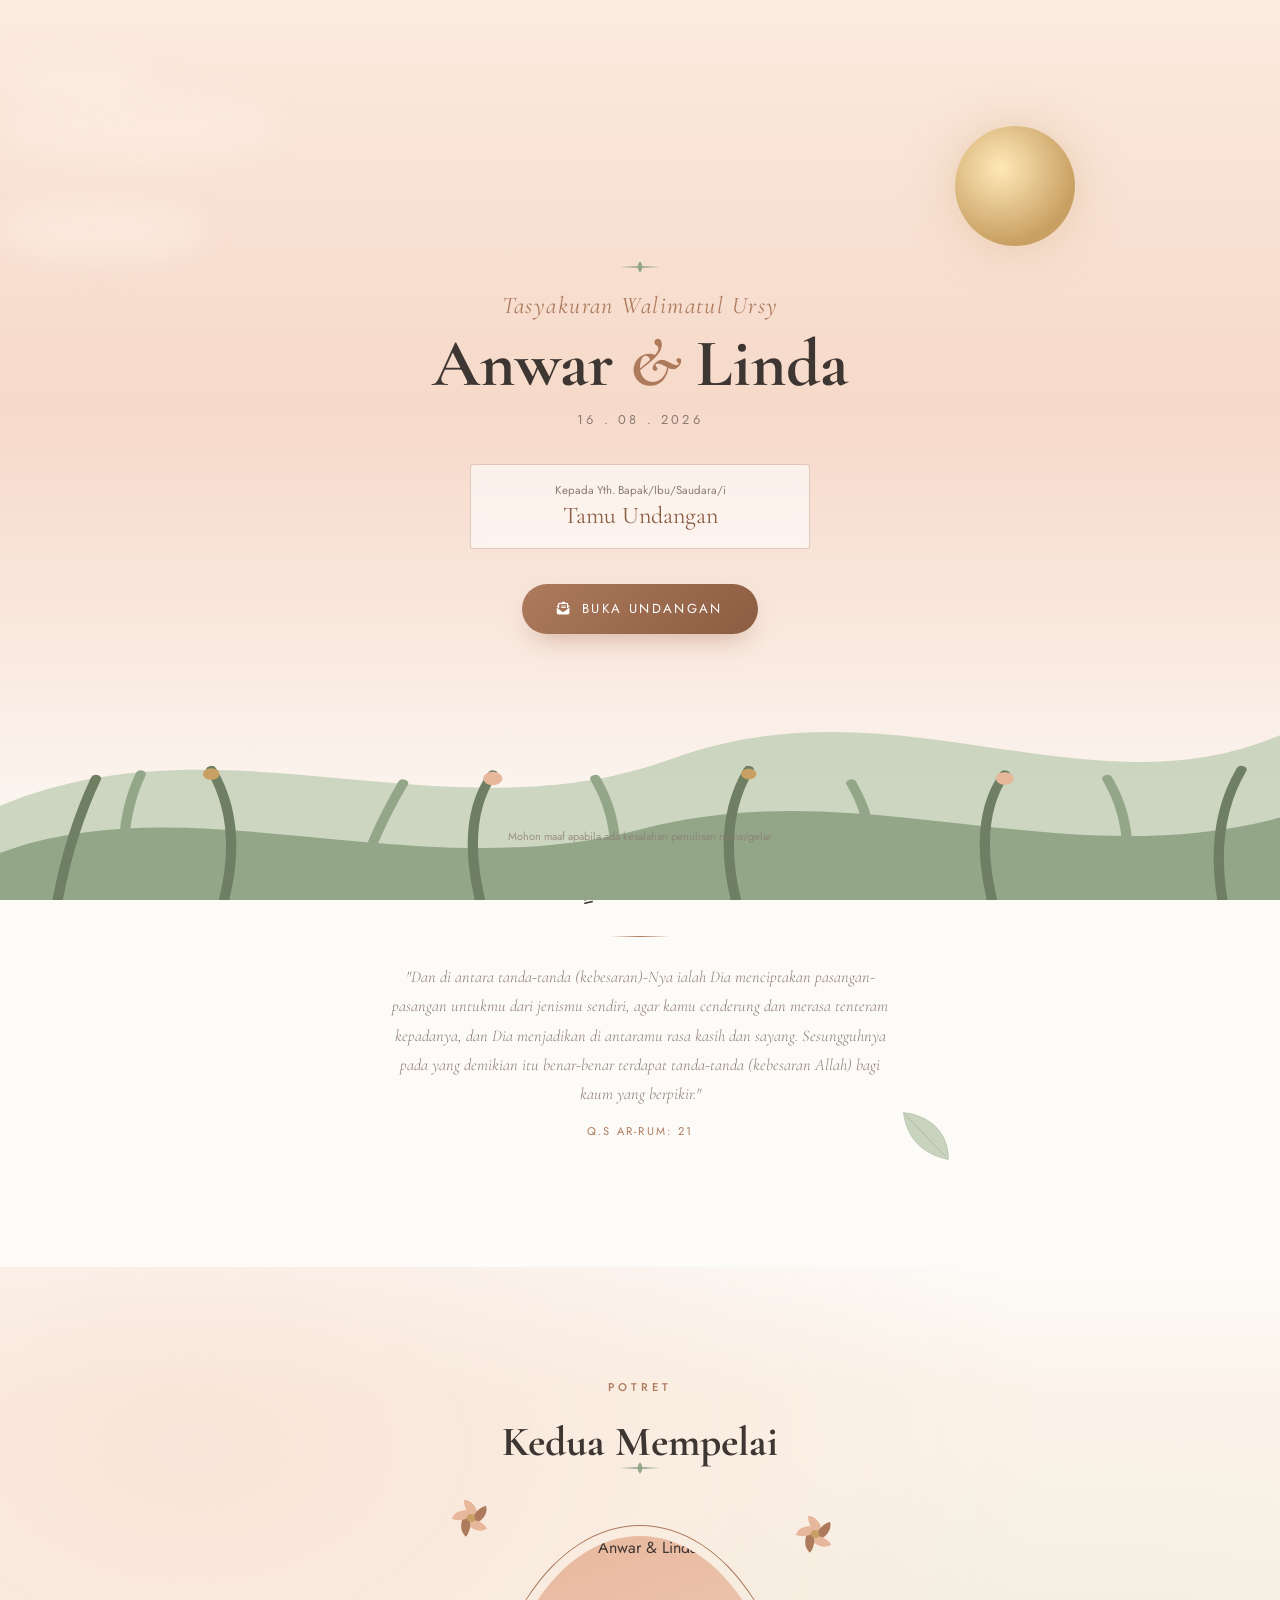
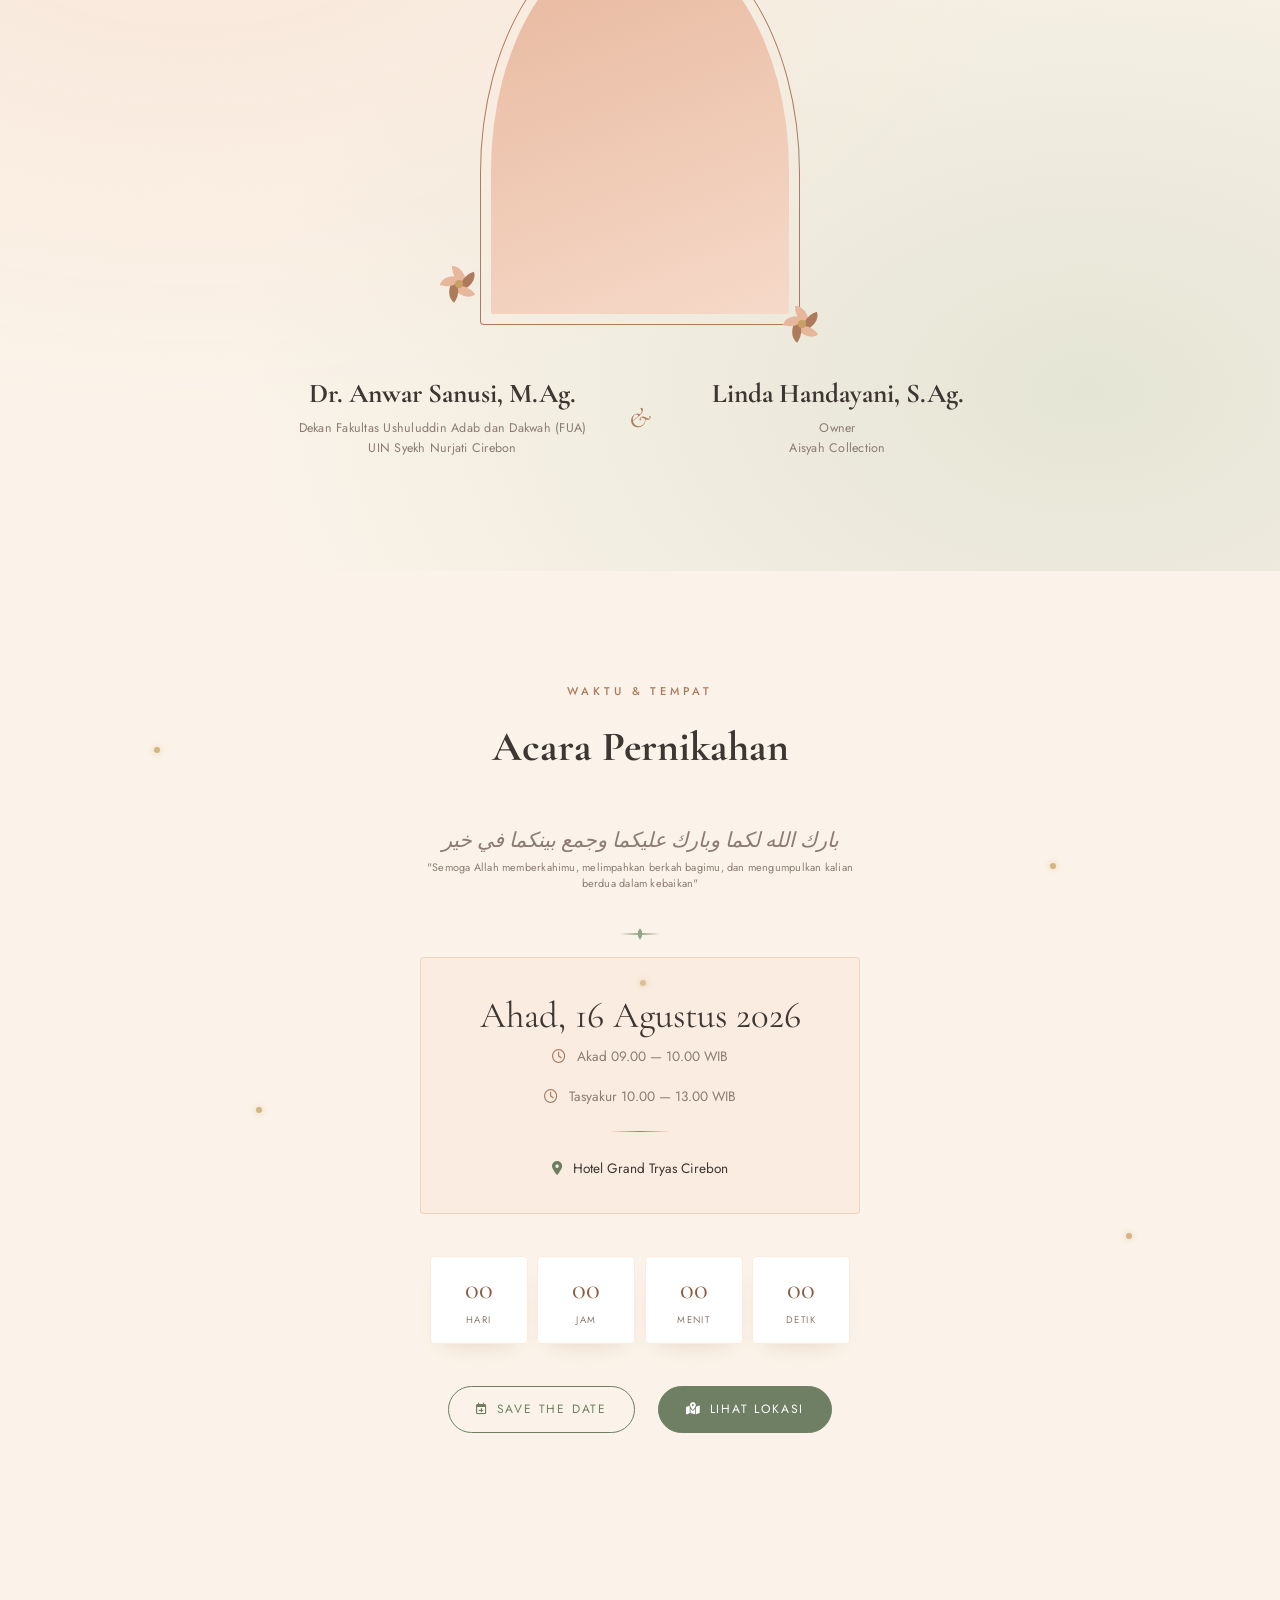
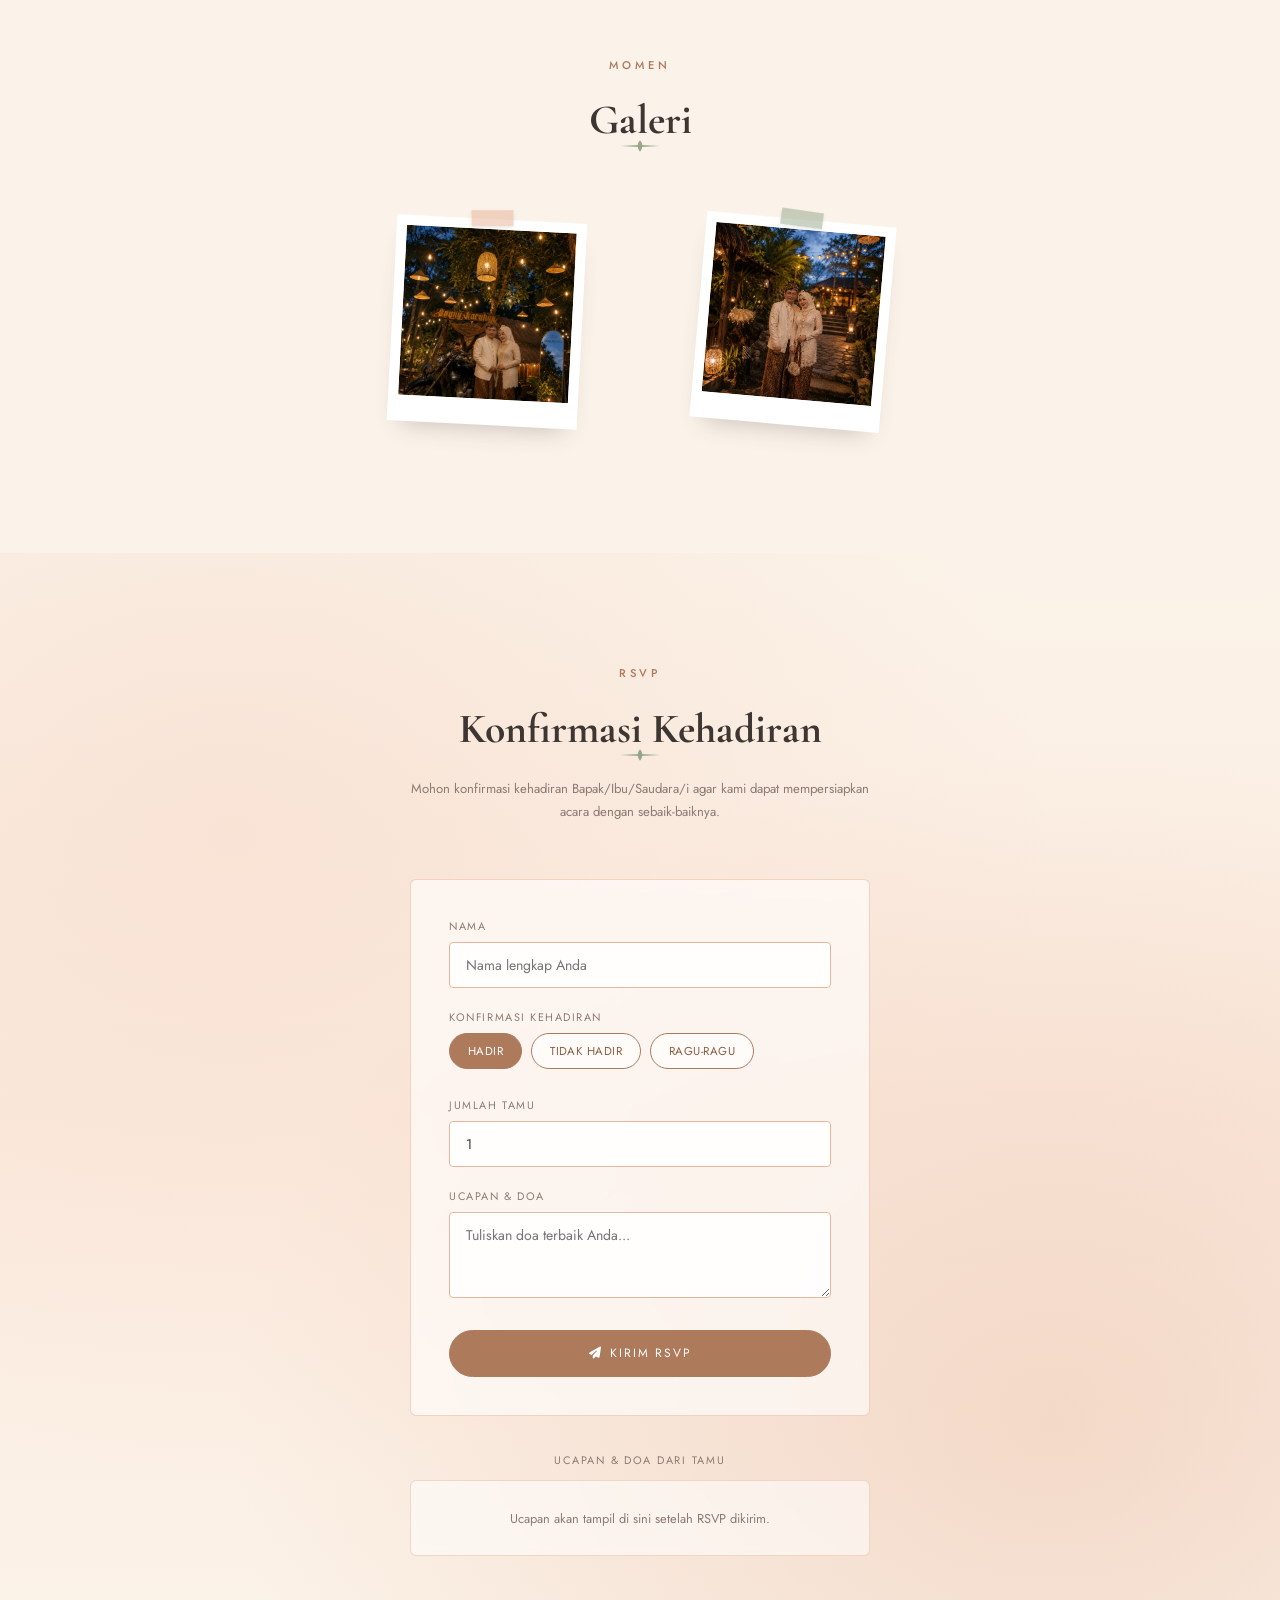
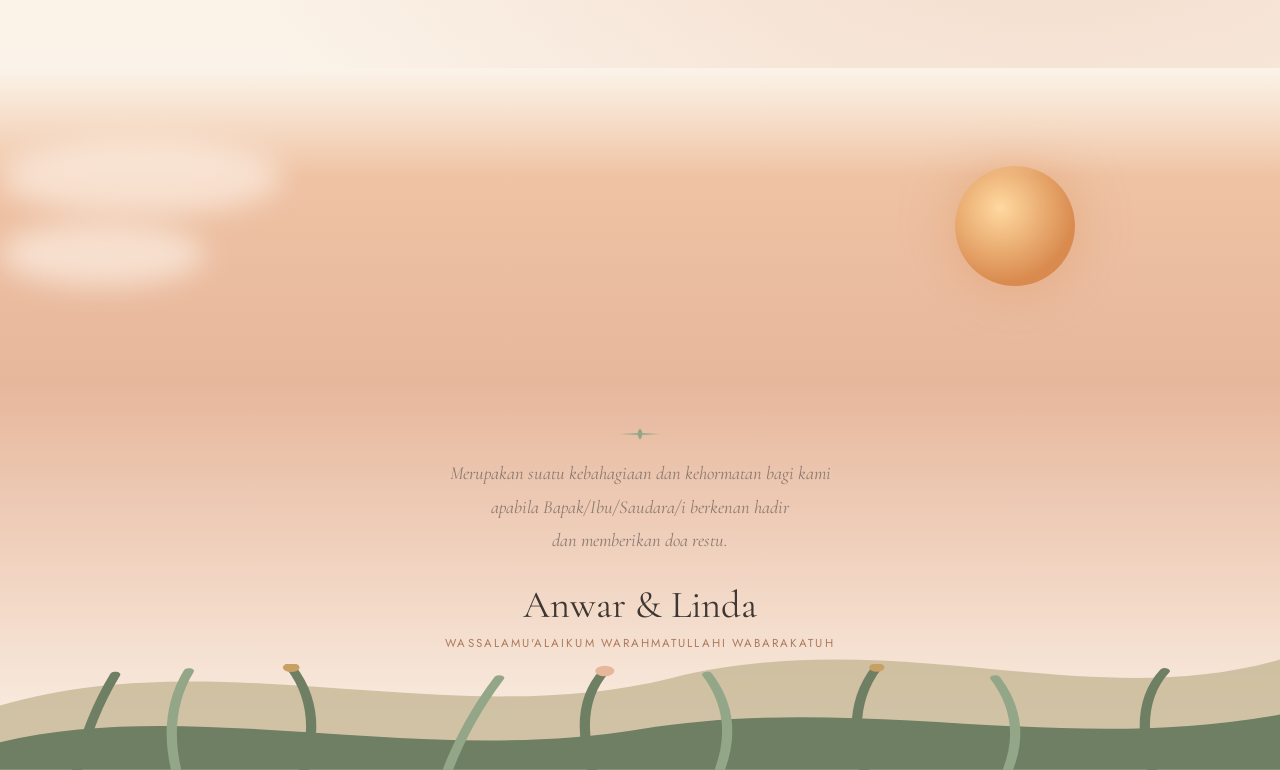
==== commit d9617269: "Update index.html" ====
--- a/index.html
+++ b/index.html
@@ -246,21 +246,11 @@
       </div>
 
       <div class="polaroid-grid">
-        <figure class="polaroid" style="--rot:-5deg" data-reveal="polaroid">
-          <div class="polaroid-photo"><img src="/galeri-1.jpg" alt="Momen 1"></div>
-          <figcaption>Sejak awal langkah</figcaption>
-        </figure>
         <figure class="polaroid" style="--rot:3deg" data-reveal="polaroid">
           <div class="polaroid-photo"><img src="/galeri-2.jpg" alt="Momen 2"></div>
-          <figcaption>Perjalanan kami</figcaption>
-        </figure>
-        <figure class="polaroid" style="--rot:-2deg" data-reveal="polaroid">
-          <div class="polaroid-photo"><img src="/galeri-3.jpg" alt="Momen 3"></div>
-          <figcaption>Menuju satu janji</figcaption>
         </figure>
         <figure class="polaroid" style="--rot:5deg" data-reveal="polaroid">
           <div class="polaroid-photo"><img src="/galeri-4.jpg" alt="Momen 4"></div>
-          <figcaption>Hingga selamanya</figcaption>
         </figure>
       </div>
     </section>
--- a/src/style.css
+++ b/src/style.css
@@ -727,6 +727,77 @@
 .rsvp-success p { font-size: 0.9rem; color: var(--color-charcoal); line-height: 1.7; margin: 0; }
 .rsvp-success strong { color: var(--color-rosegolddark); }
 
+/* Scrollable box of submitted wishes — keeps the section from growing
+   endlessly as more guests RSVP */
+.rsvp-list-wrap {
+  max-width: 460px;
+  margin: 2.2rem auto 0;
+  text-align: left;
+}
+.rsvp-list-title {
+  text-align: center;
+  font-size: 0.68rem;
+  letter-spacing: 0.16em;
+  text-transform: uppercase;
+  color: var(--color-warmgrey);
+  margin: 0 0 0.8rem;
+}
+.rsvp-list {
+  max-height: 300px;
+  overflow-y: auto;
+  overscroll-behavior: contain;
+  background: rgba(255, 255, 255, 0.55);
+  backdrop-filter: blur(4px);
+  border: 1px solid rgba(231, 183, 156, 0.5);
+  border-radius: 6px;
+  padding: 0.3rem 0.2rem;
+  scrollbar-width: thin;
+  scrollbar-color: var(--color-peachdark) transparent;
+}
+.rsvp-list::-webkit-scrollbar { width: 5px; }
+.rsvp-list::-webkit-scrollbar-track { background: transparent; }
+.rsvp-list::-webkit-scrollbar-thumb { background: var(--color-peachdark); border-radius: 10px; }
+
+.rsvp-list-empty {
+  text-align: center;
+  font-size: 0.8rem;
+  color: var(--color-warmgrey);
+  padding: 1.4rem 1rem;
+  margin: 0;
+}
+.rsvp-item {
+  padding: 0.9rem 1.1rem;
+  border-bottom: 1px solid rgba(231, 183, 156, 0.35);
+}
+.rsvp-item:last-child { border-bottom: none; }
+.rsvp-item__top {
+  display: flex;
+  align-items: baseline;
+  justify-content: space-between;
+  gap: 0.6rem;
+  margin-bottom: 0.3rem;
+}
+.rsvp-item__name {
+  font-family: 'Cormorant Garamond', serif;
+  font-size: 1.05rem;
+  color: var(--color-charcoal);
+}
+.rsvp-item__status {
+  flex-shrink: 0;
+  font-size: 0.6rem;
+  letter-spacing: 0.06em;
+  text-transform: uppercase;
+  color: var(--color-rosegold);
+  white-space: nowrap;
+}
+.rsvp-item__message {
+  font-size: 0.82rem;
+  font-style: italic;
+  color: var(--color-warmgrey);
+  line-height: 1.6;
+  margin: 0;
+}
+
 /* =========================================================
    FOOTER — closing meadow (sunset tone)
    ========================================================= */
@@ -873,6 +944,7 @@
   .rsvp-form { padding: 1.4rem; }
   .radio-group { gap: 0.45rem; }
   .radio-pill span { padding: 0.5rem 0.9rem; font-size: 0.68rem; }
+  .rsvp-list { max-height: 240px; }
 
   .footer-meadow { min-height: 58vh; padding: 6vh 6vw 6vh; }
   .footer-blessing { font-size: 0.95rem; margin-bottom: 1.2rem; }
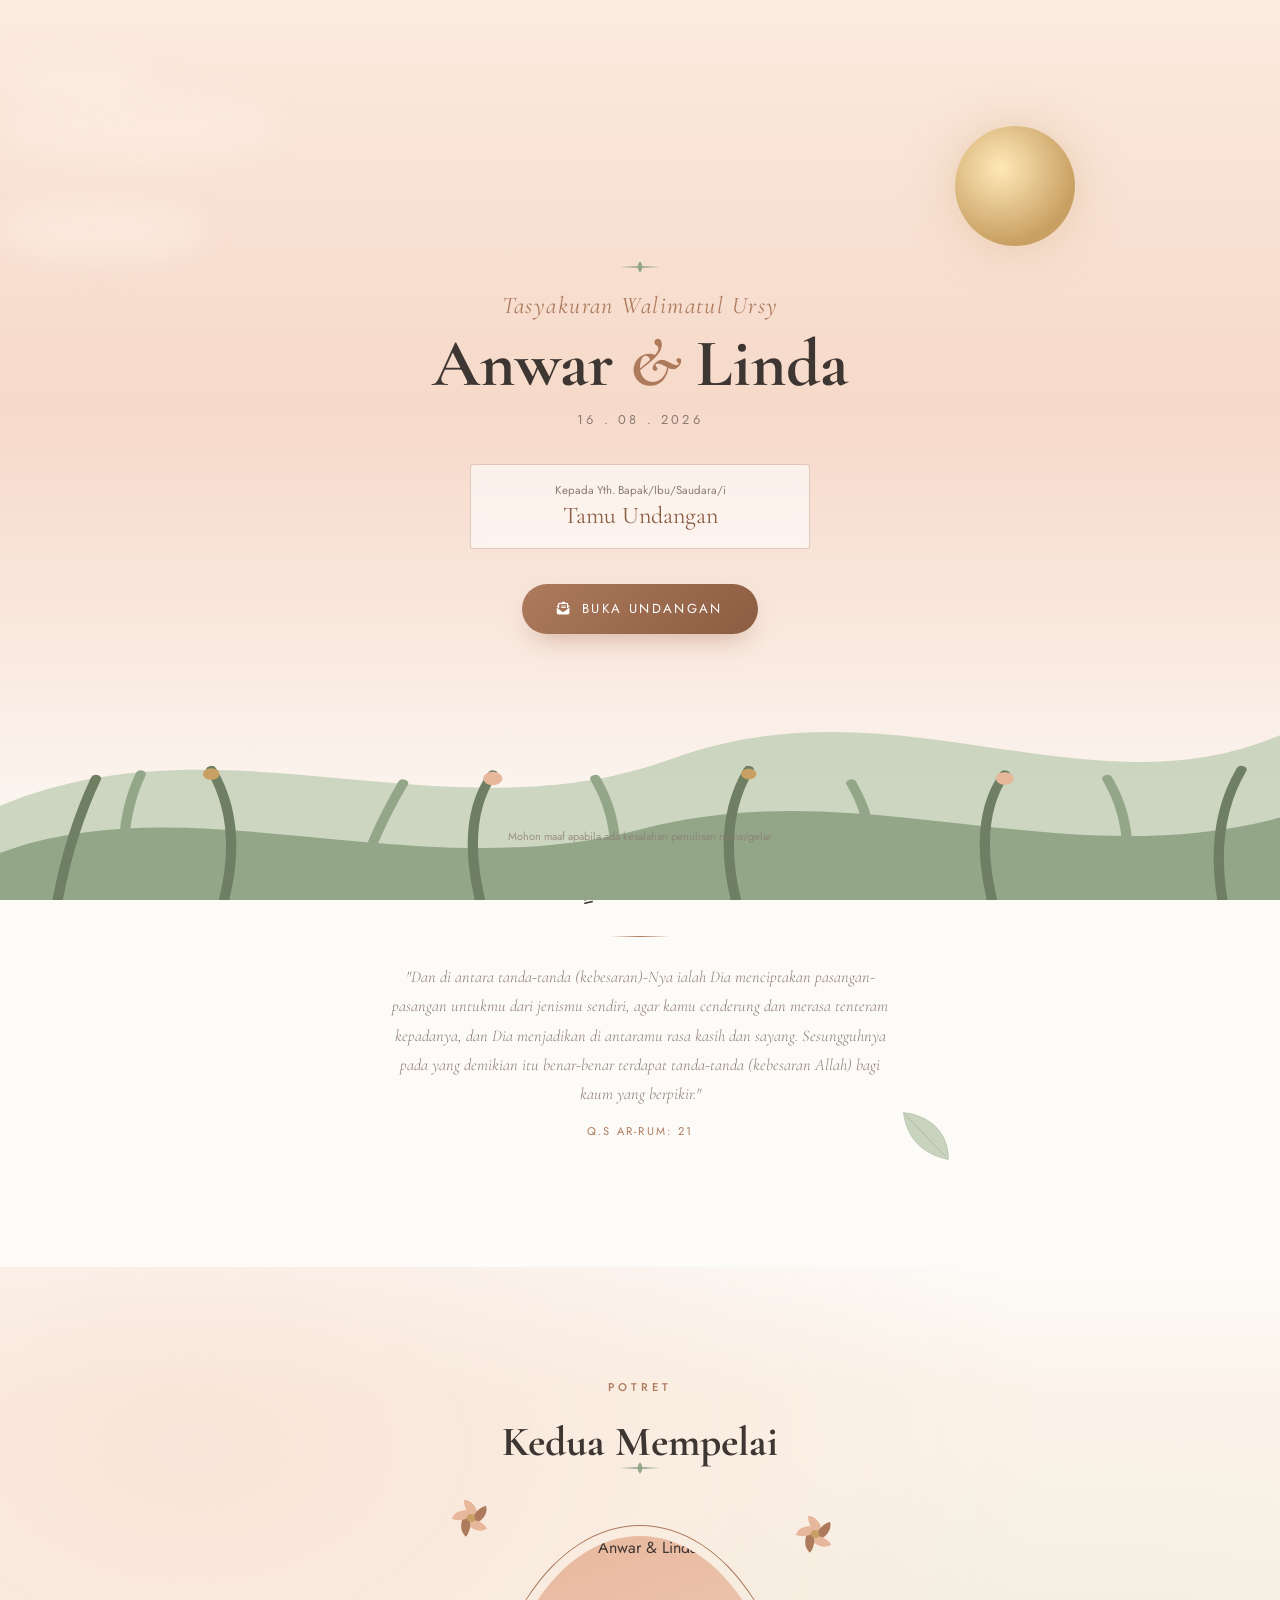
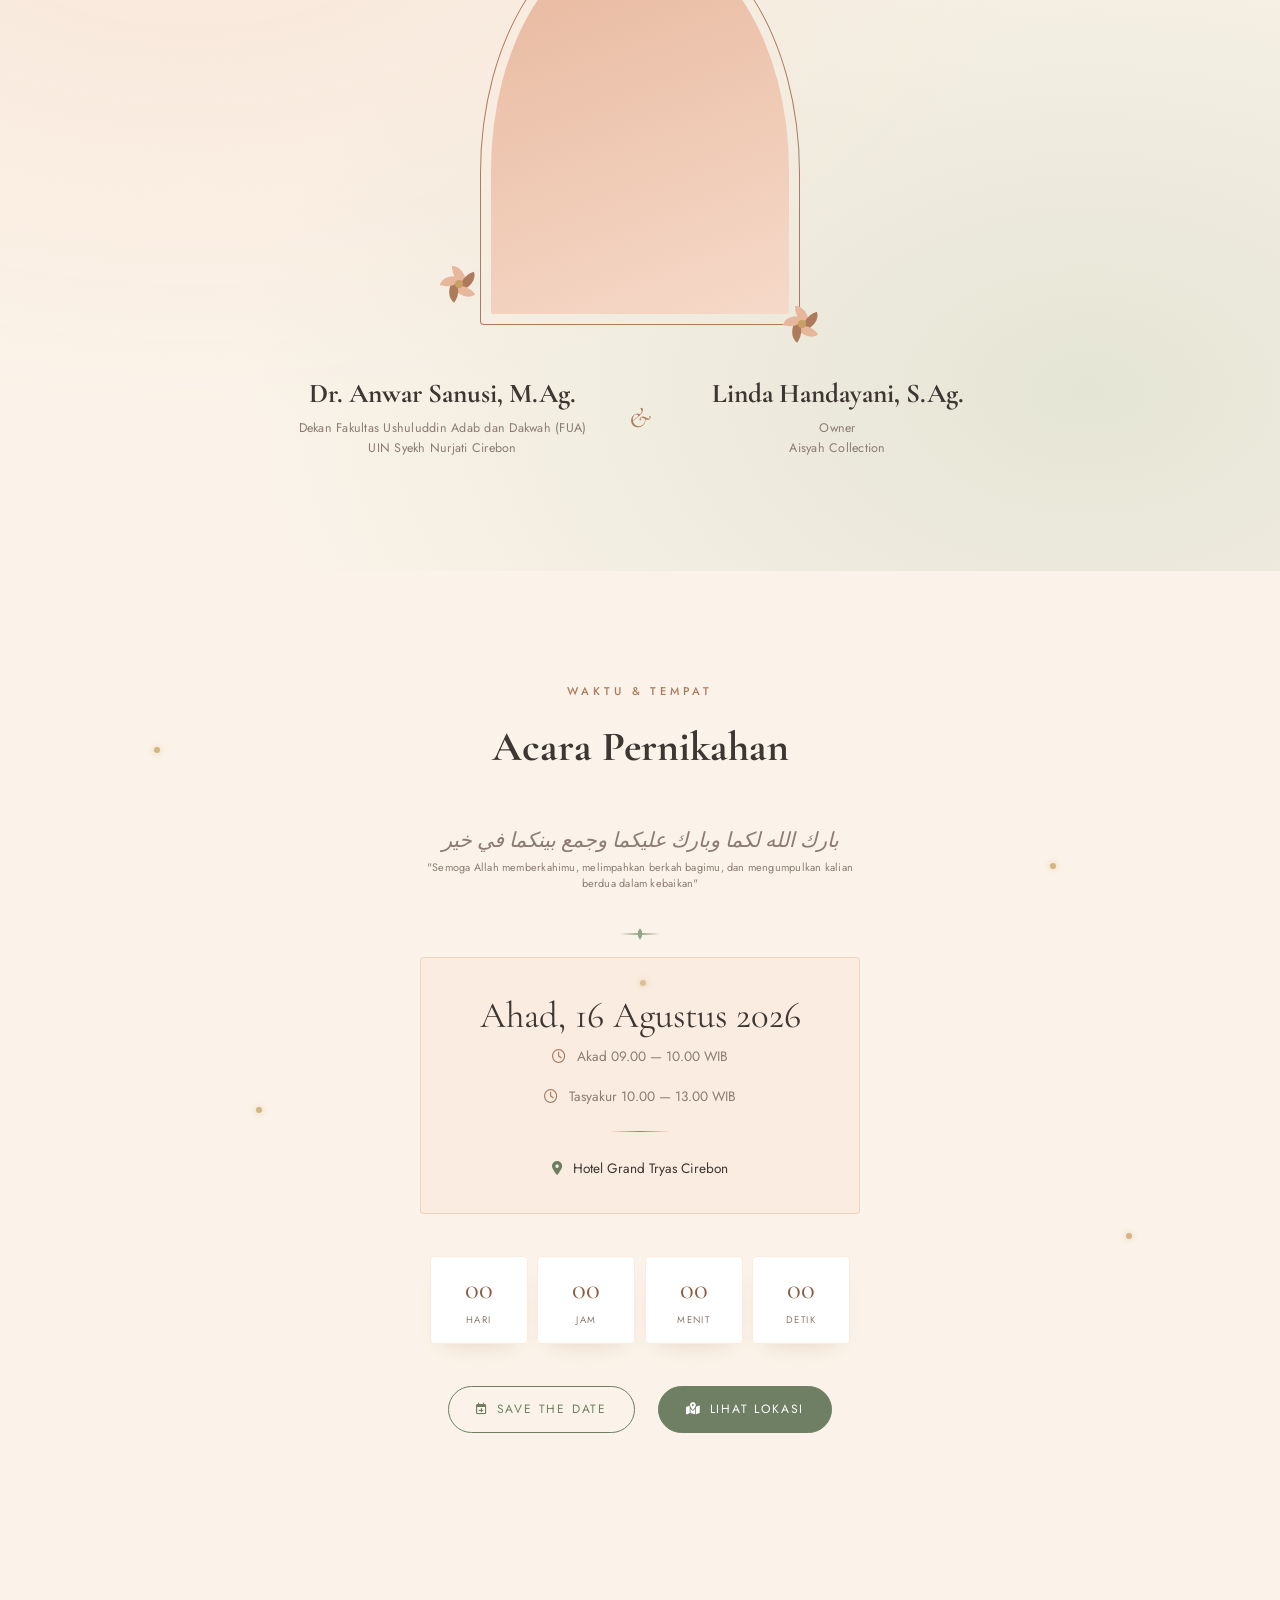
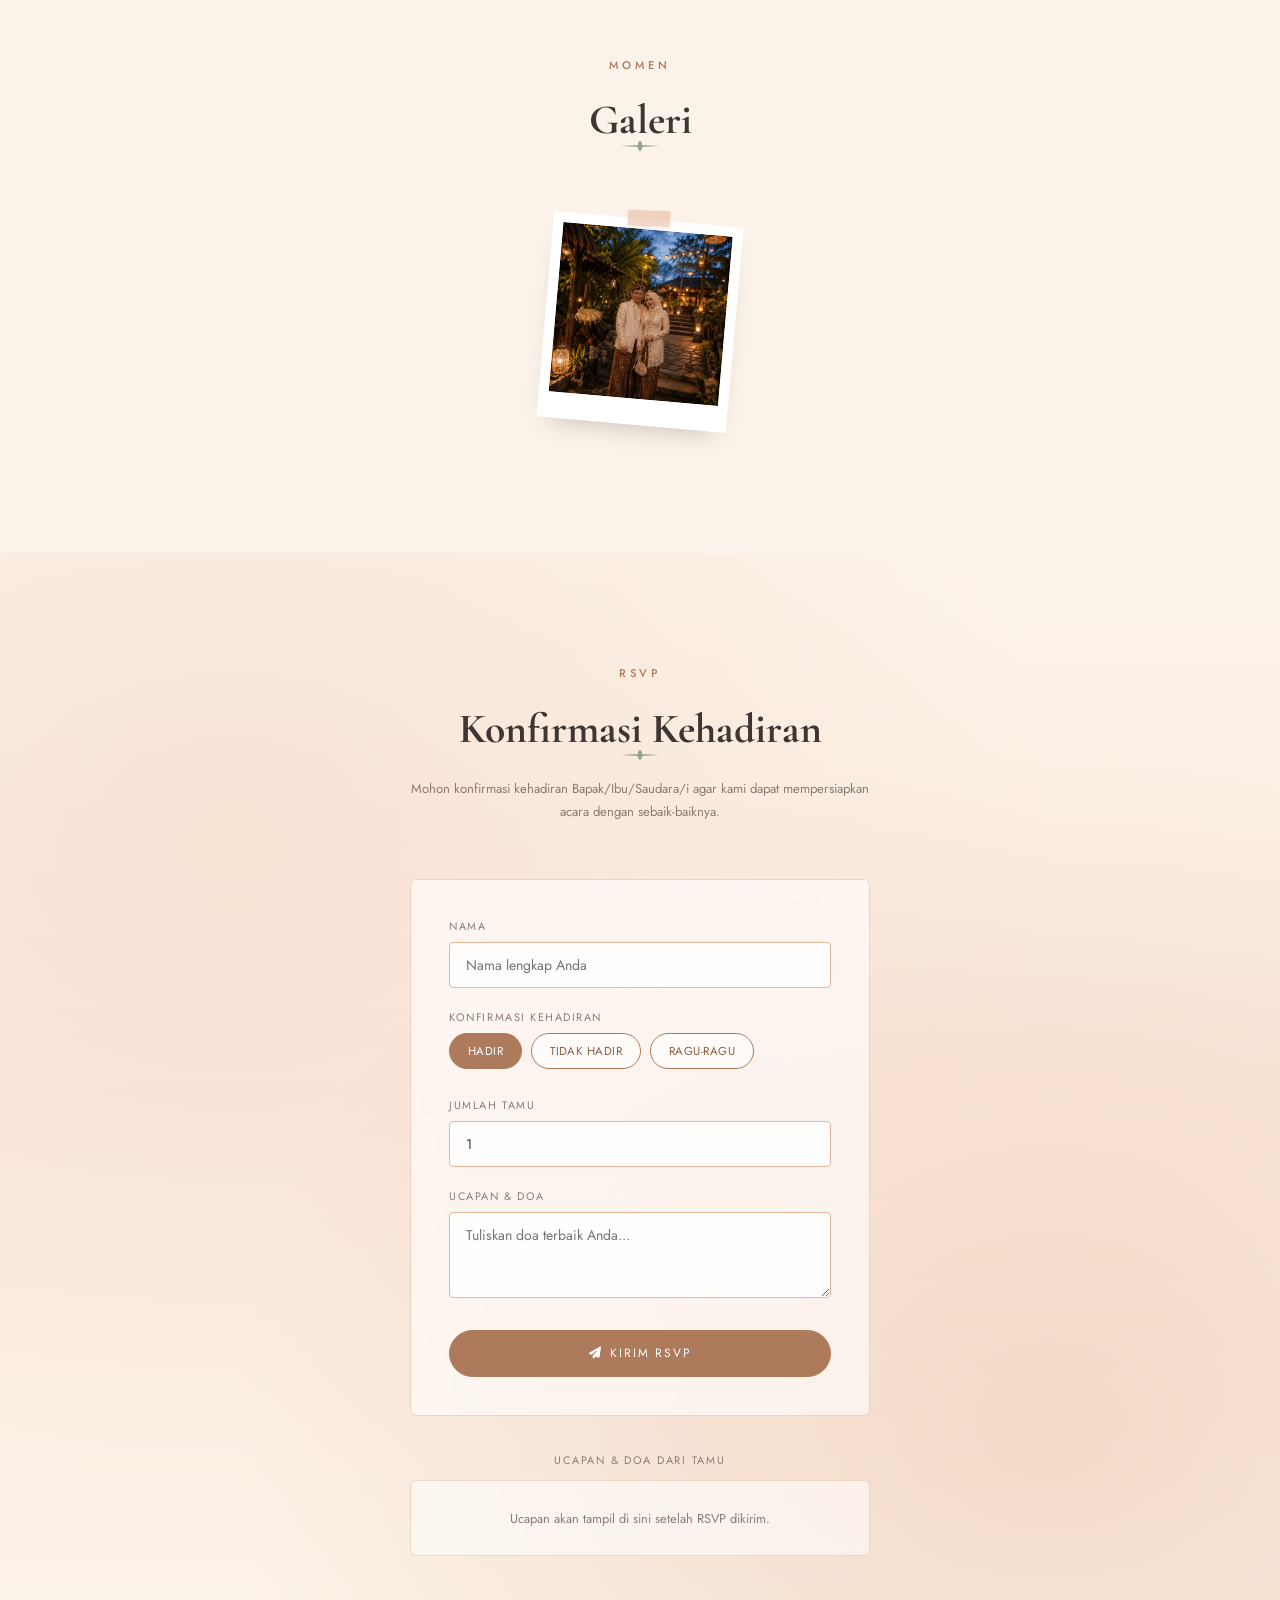
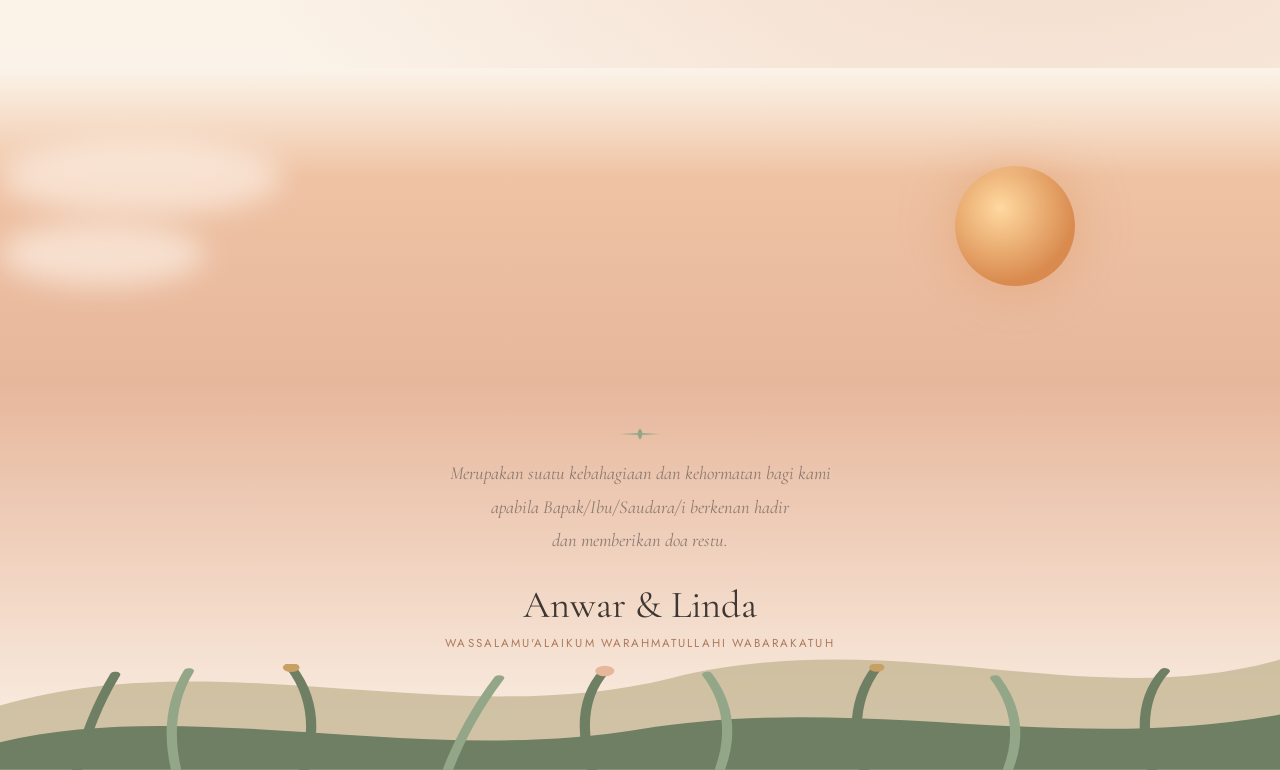
==== commit 72c61740: "Remove a polaroid figure from the gallery Removed a polaroid figure element from the grid." ====
--- a/index.html
+++ b/index.html
@@ -246,9 +246,6 @@
       </div>
 
       <div class="polaroid-grid">
-        <figure class="polaroid" style="--rot:3deg" data-reveal="polaroid">
-          <div class="polaroid-photo"><img src="/galeri-2.jpg" alt="Momen 2"></div>
-        </figure>
         <figure class="polaroid" style="--rot:5deg" data-reveal="polaroid">
           <div class="polaroid-photo"><img src="/galeri-4.jpg" alt="Momen 4"></div>
         </figure>
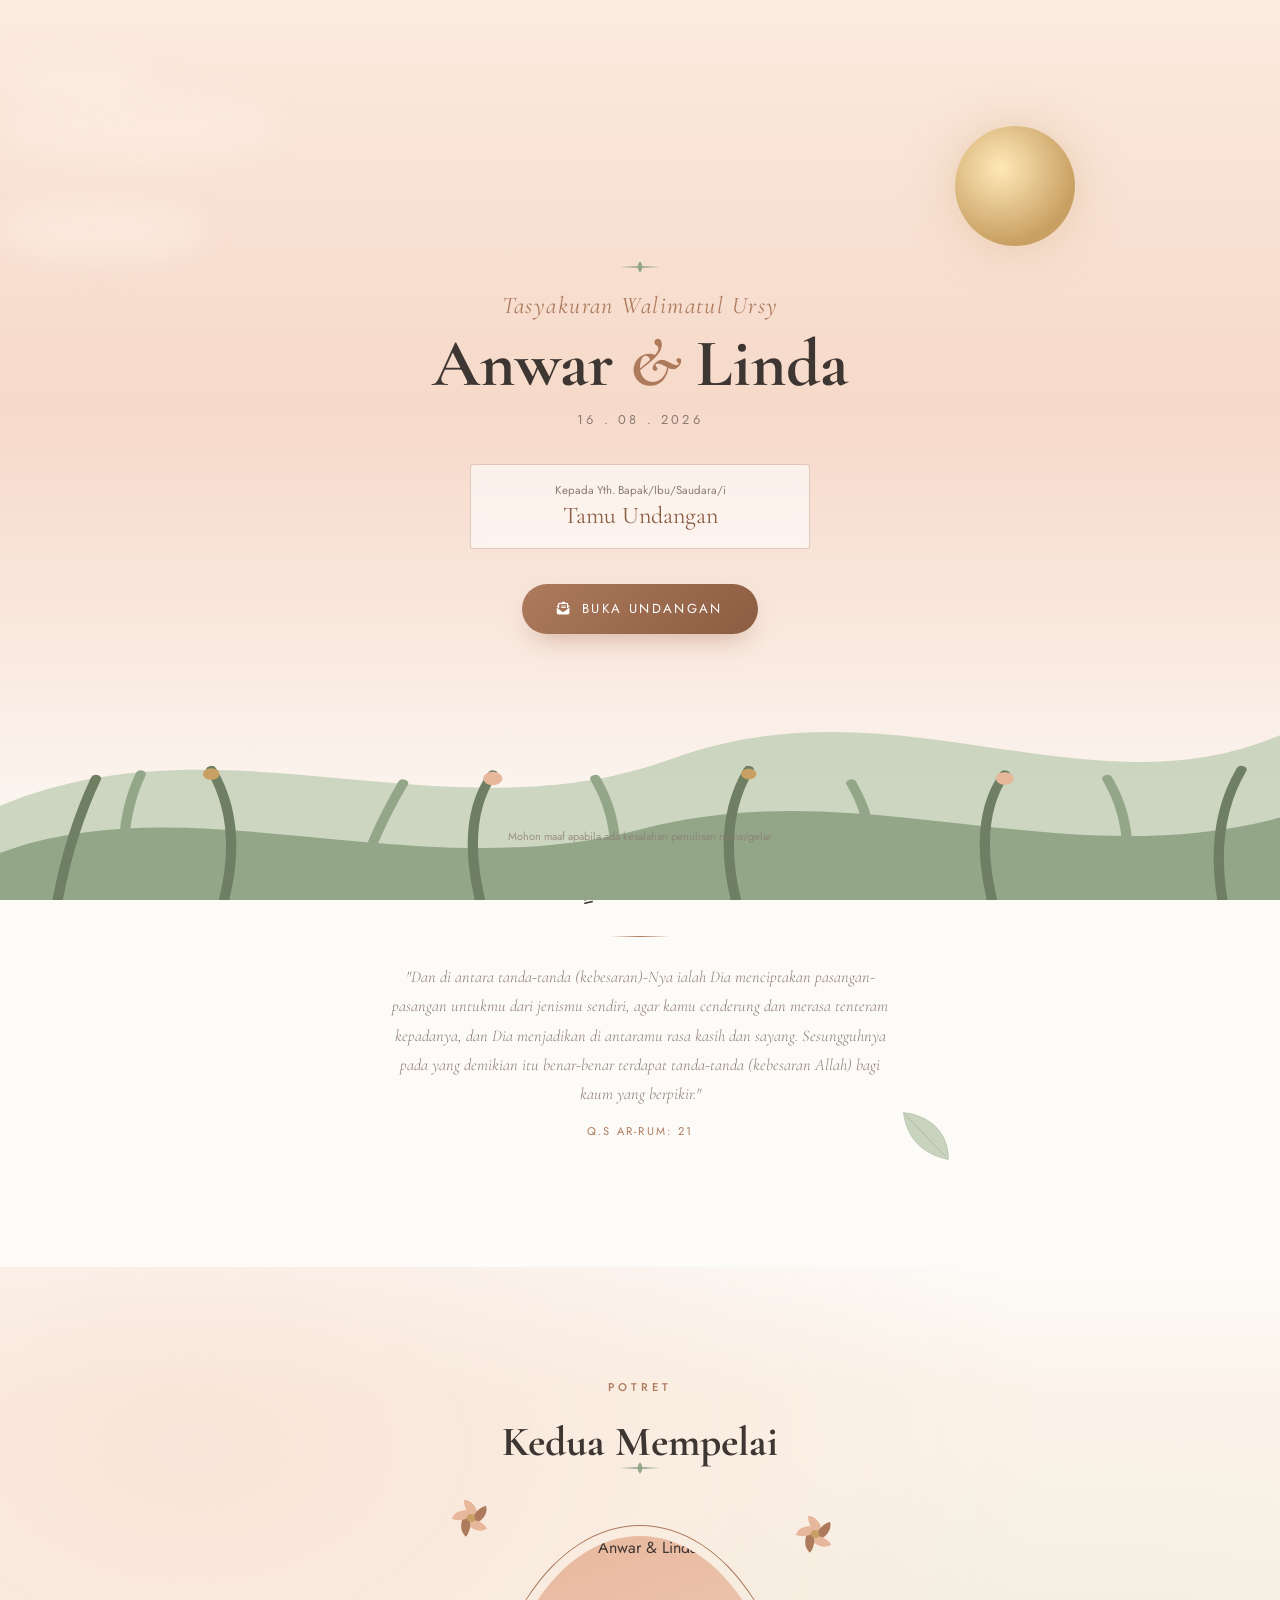
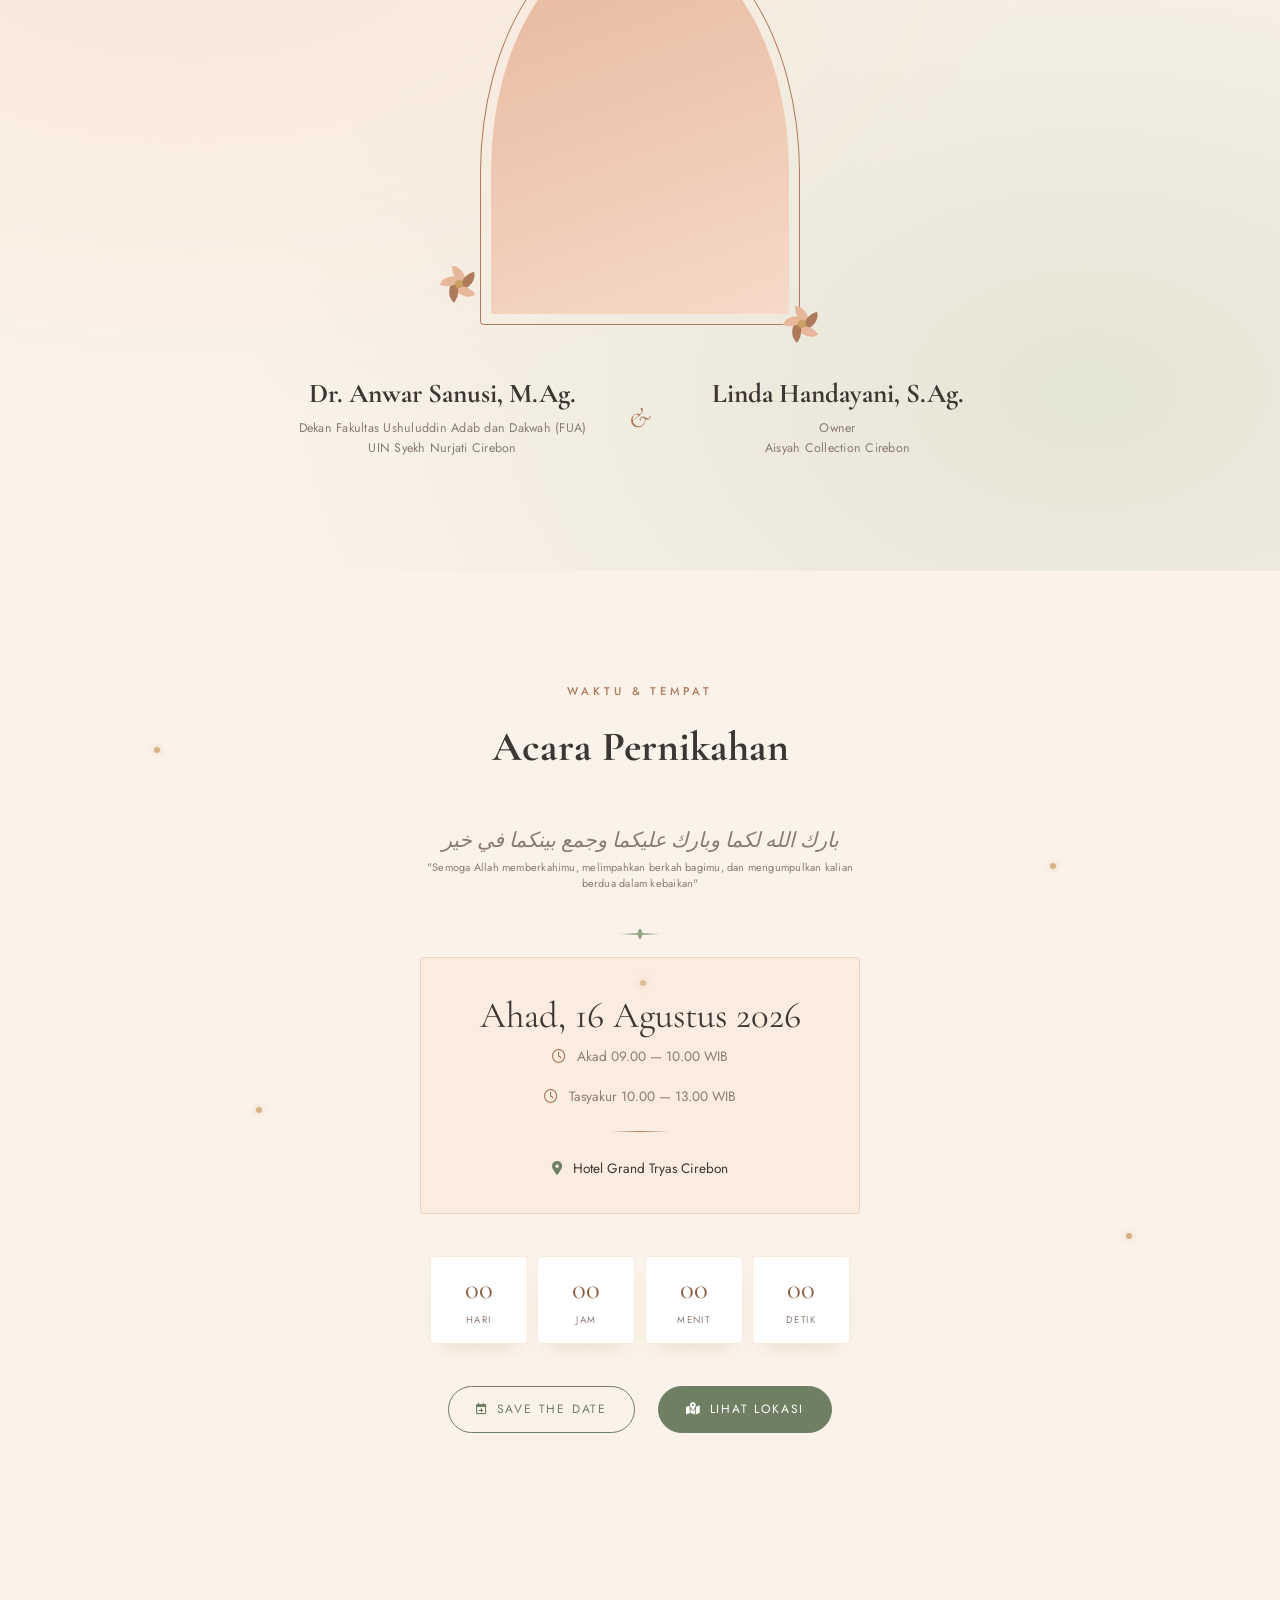
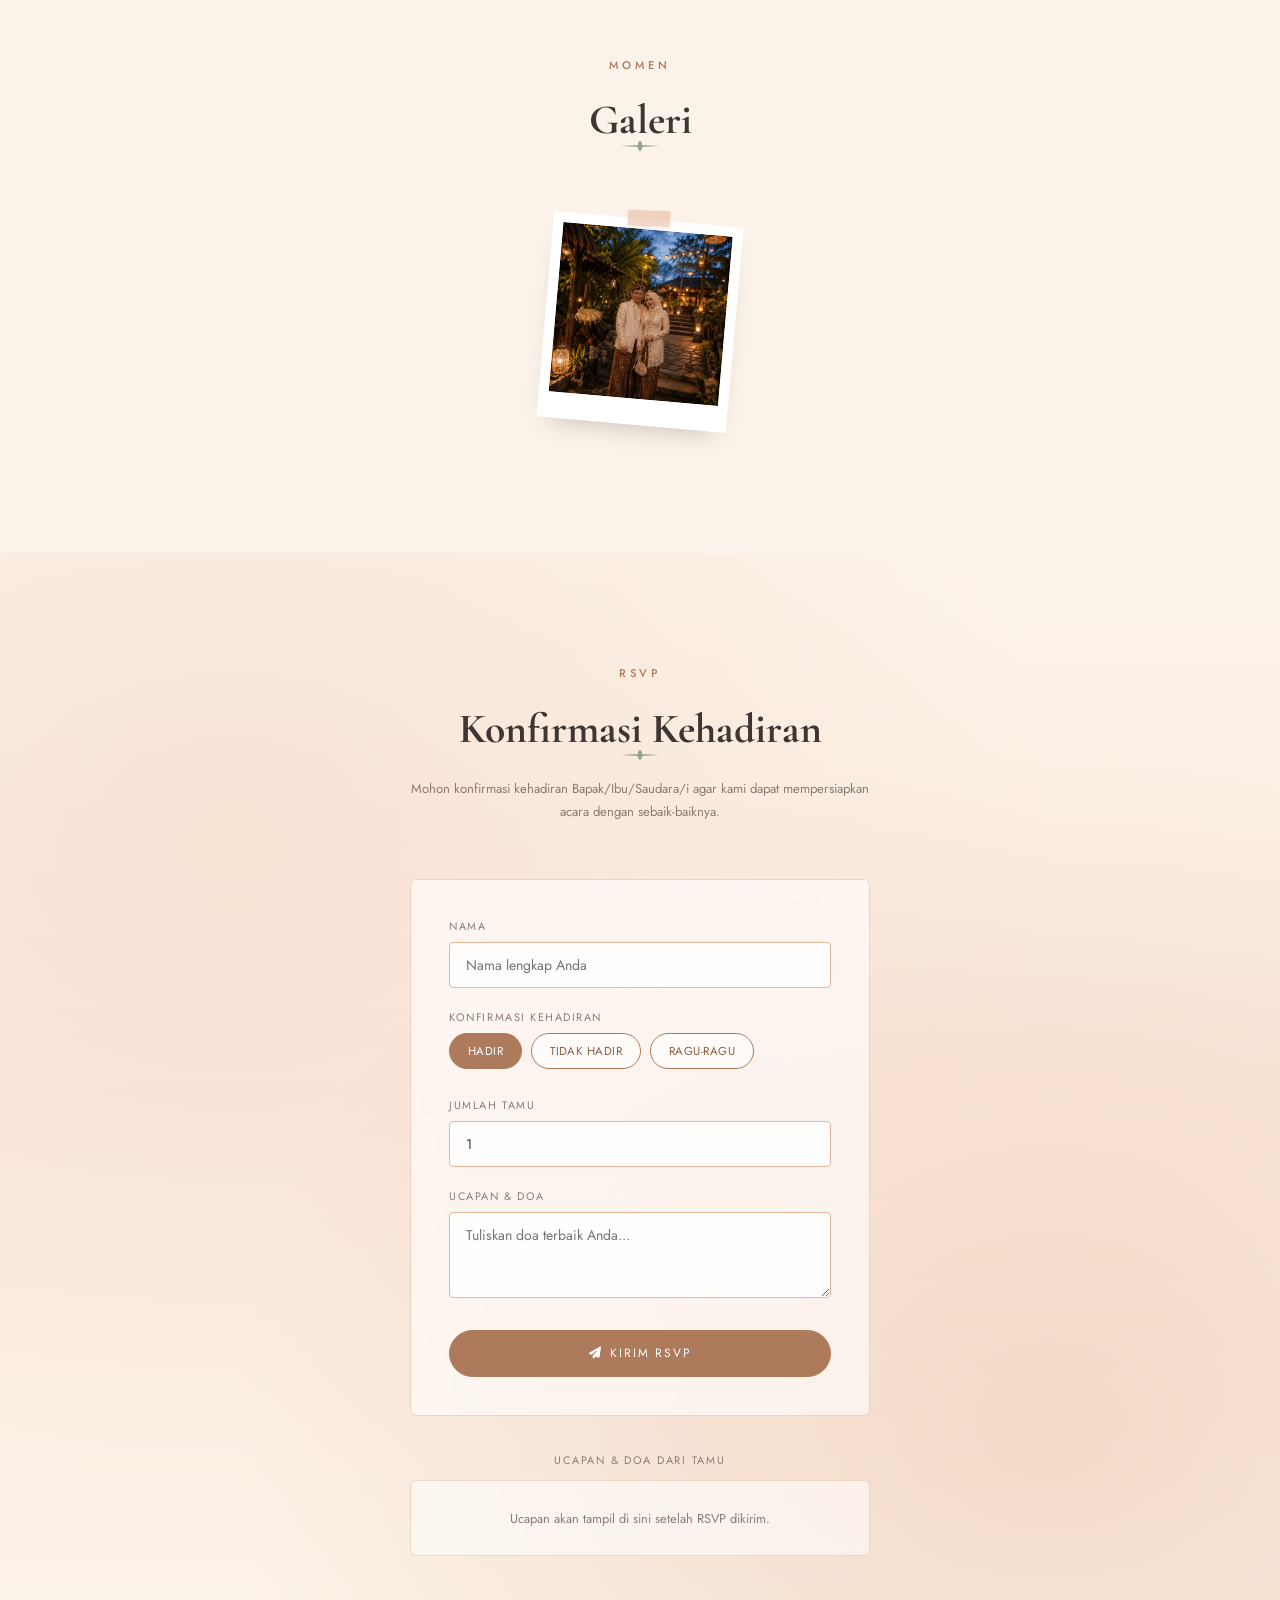
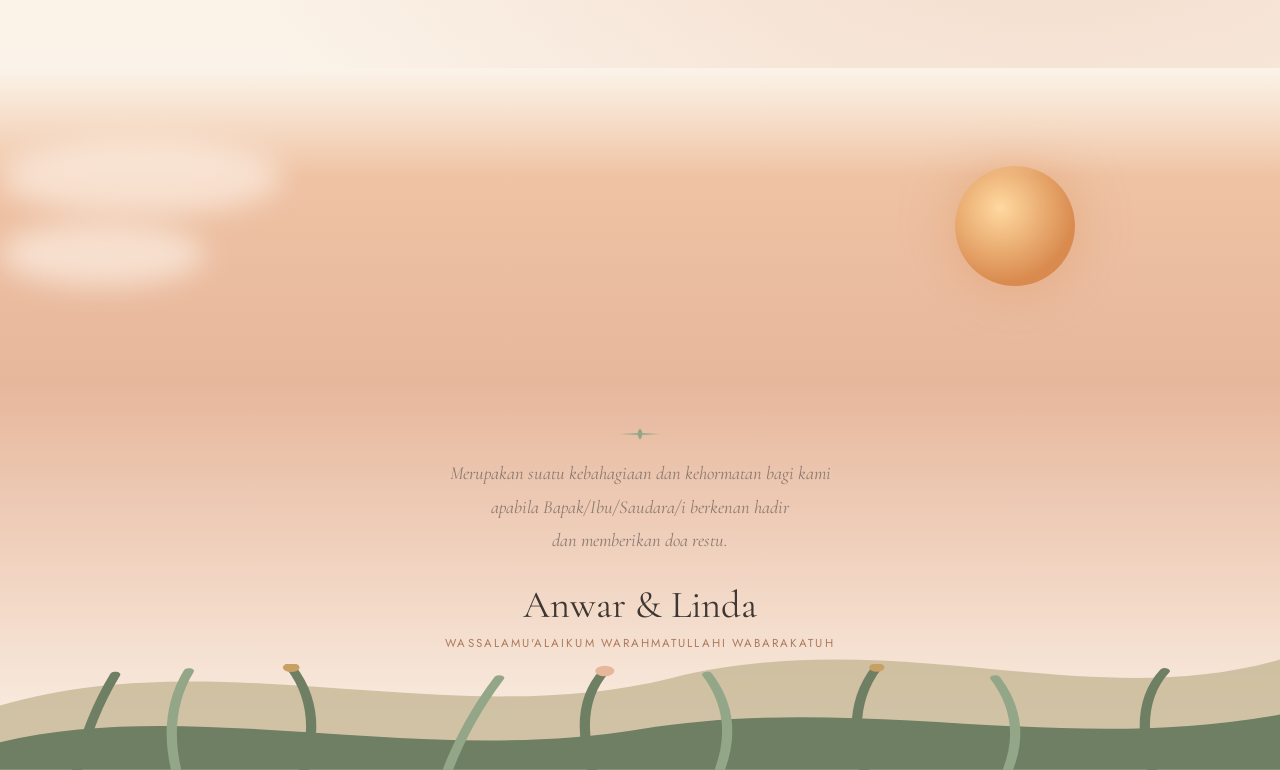
==== commit c0c6b898: "Update owner description in index.html" ====
--- a/index.html
+++ b/index.html
@@ -173,7 +173,7 @@
         <div class="couple-names__and" data-reveal="fade" style="transition-delay:.15s">&amp;</div>
         <div class="couple-names__person" data-reveal="slide-right">
           <h3>Linda Handayani, S.Ag.</h3>
-          <p>Owner<br>Aisyah Collection</p>
+          <p>Owner<br>Aisyah Collection Cirebon</p>
         </div>
       </div>
     </section>
